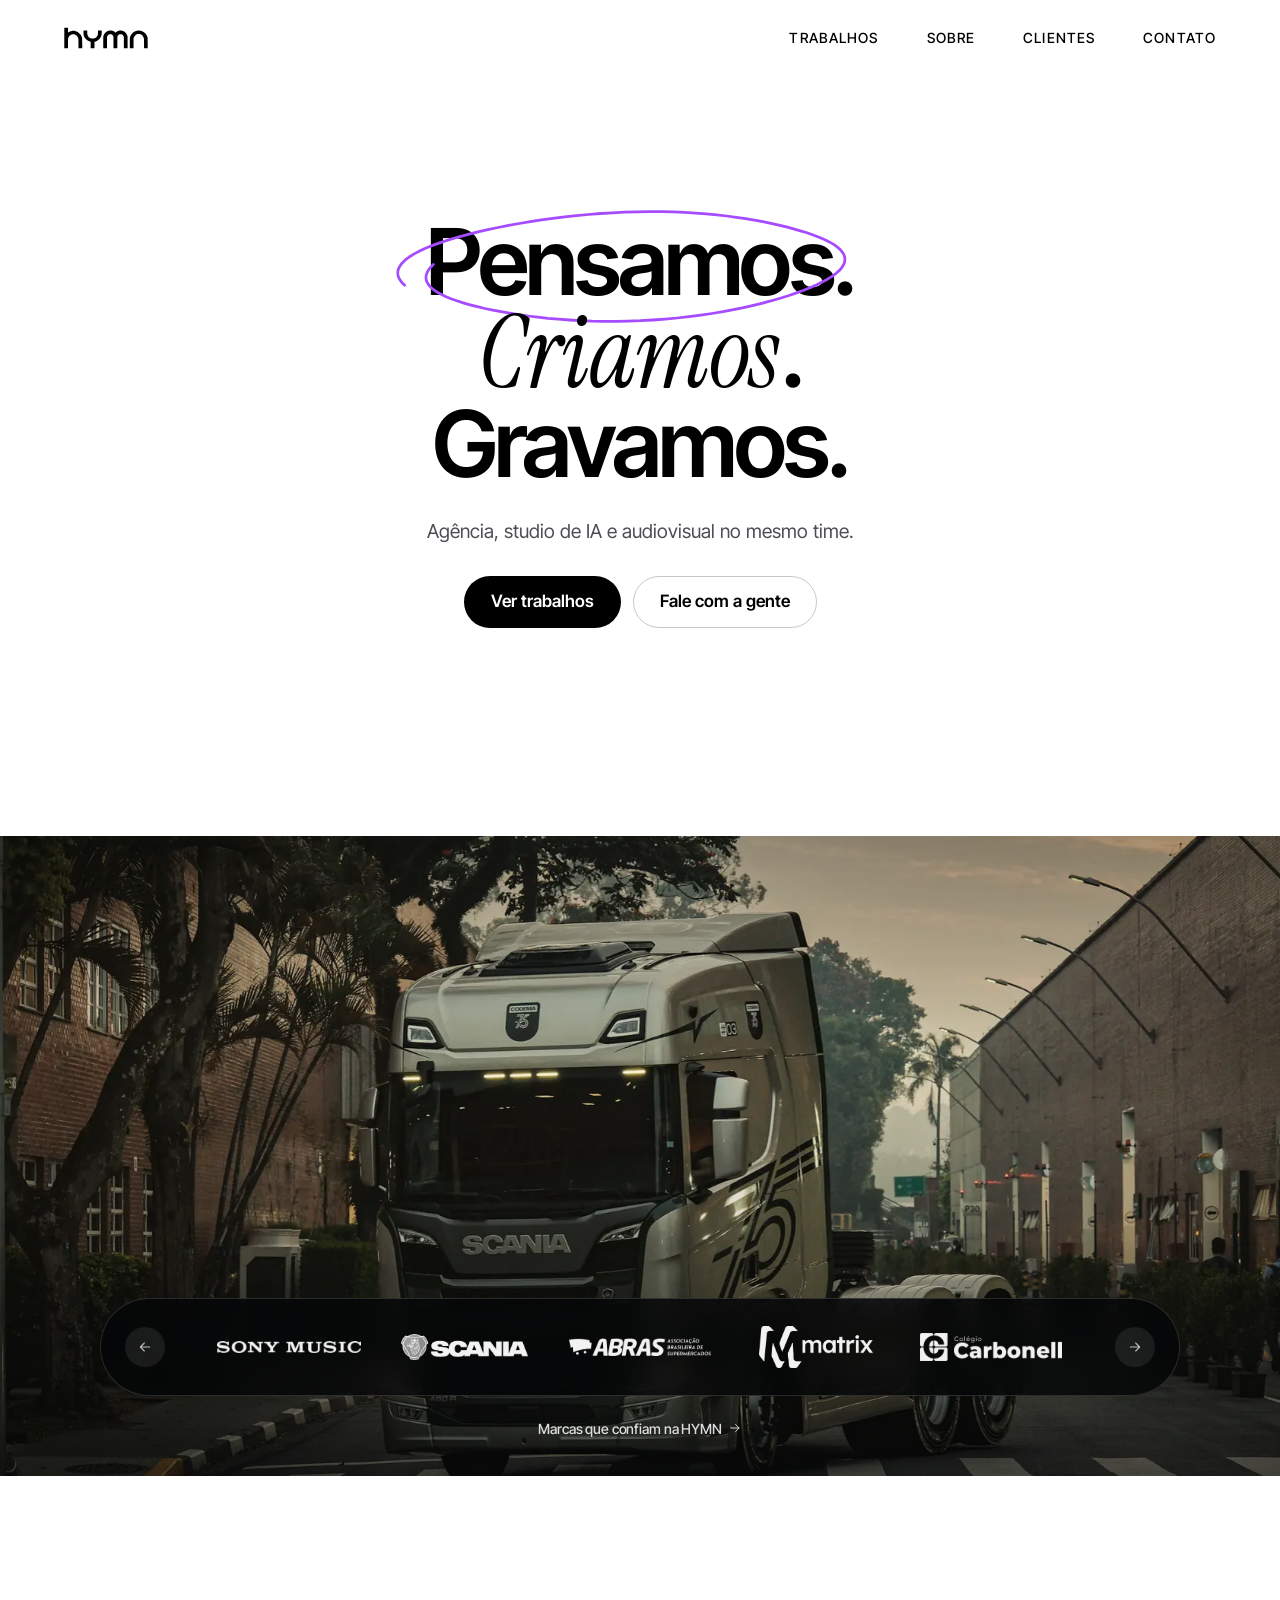
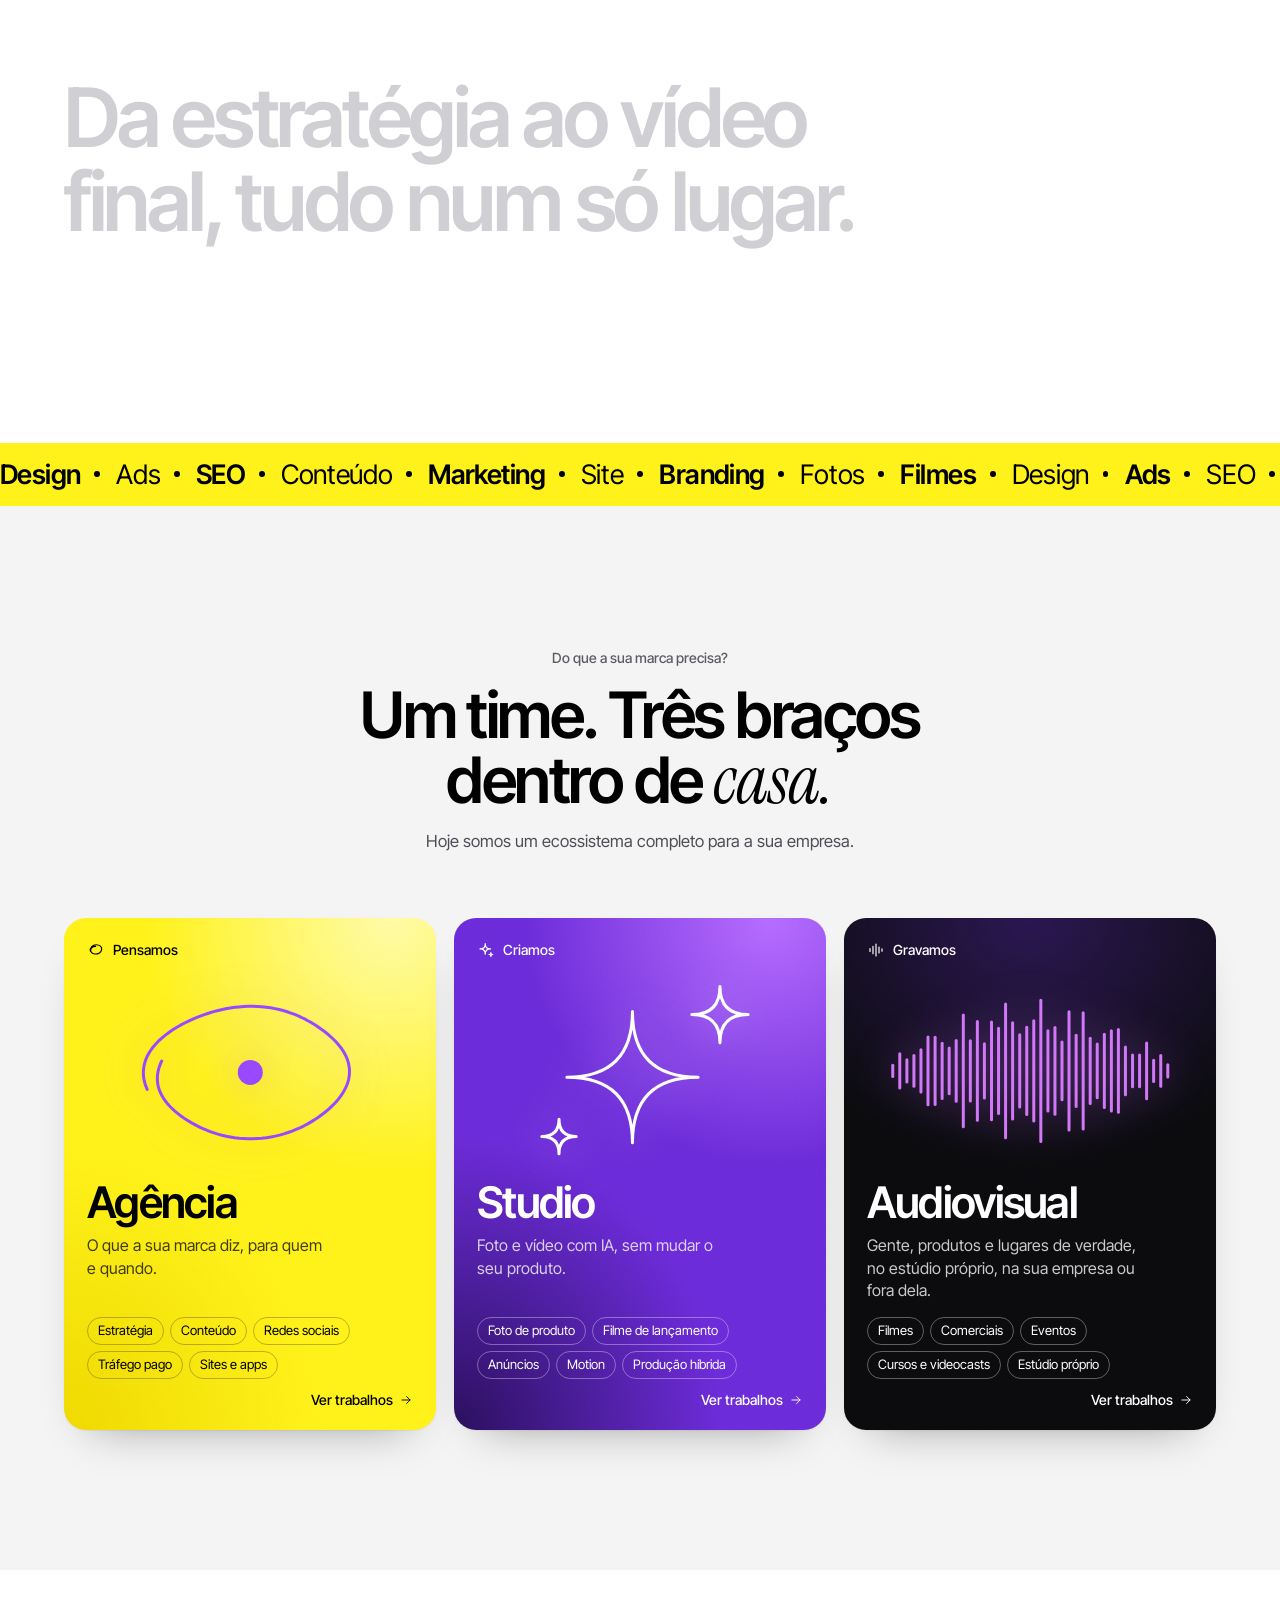
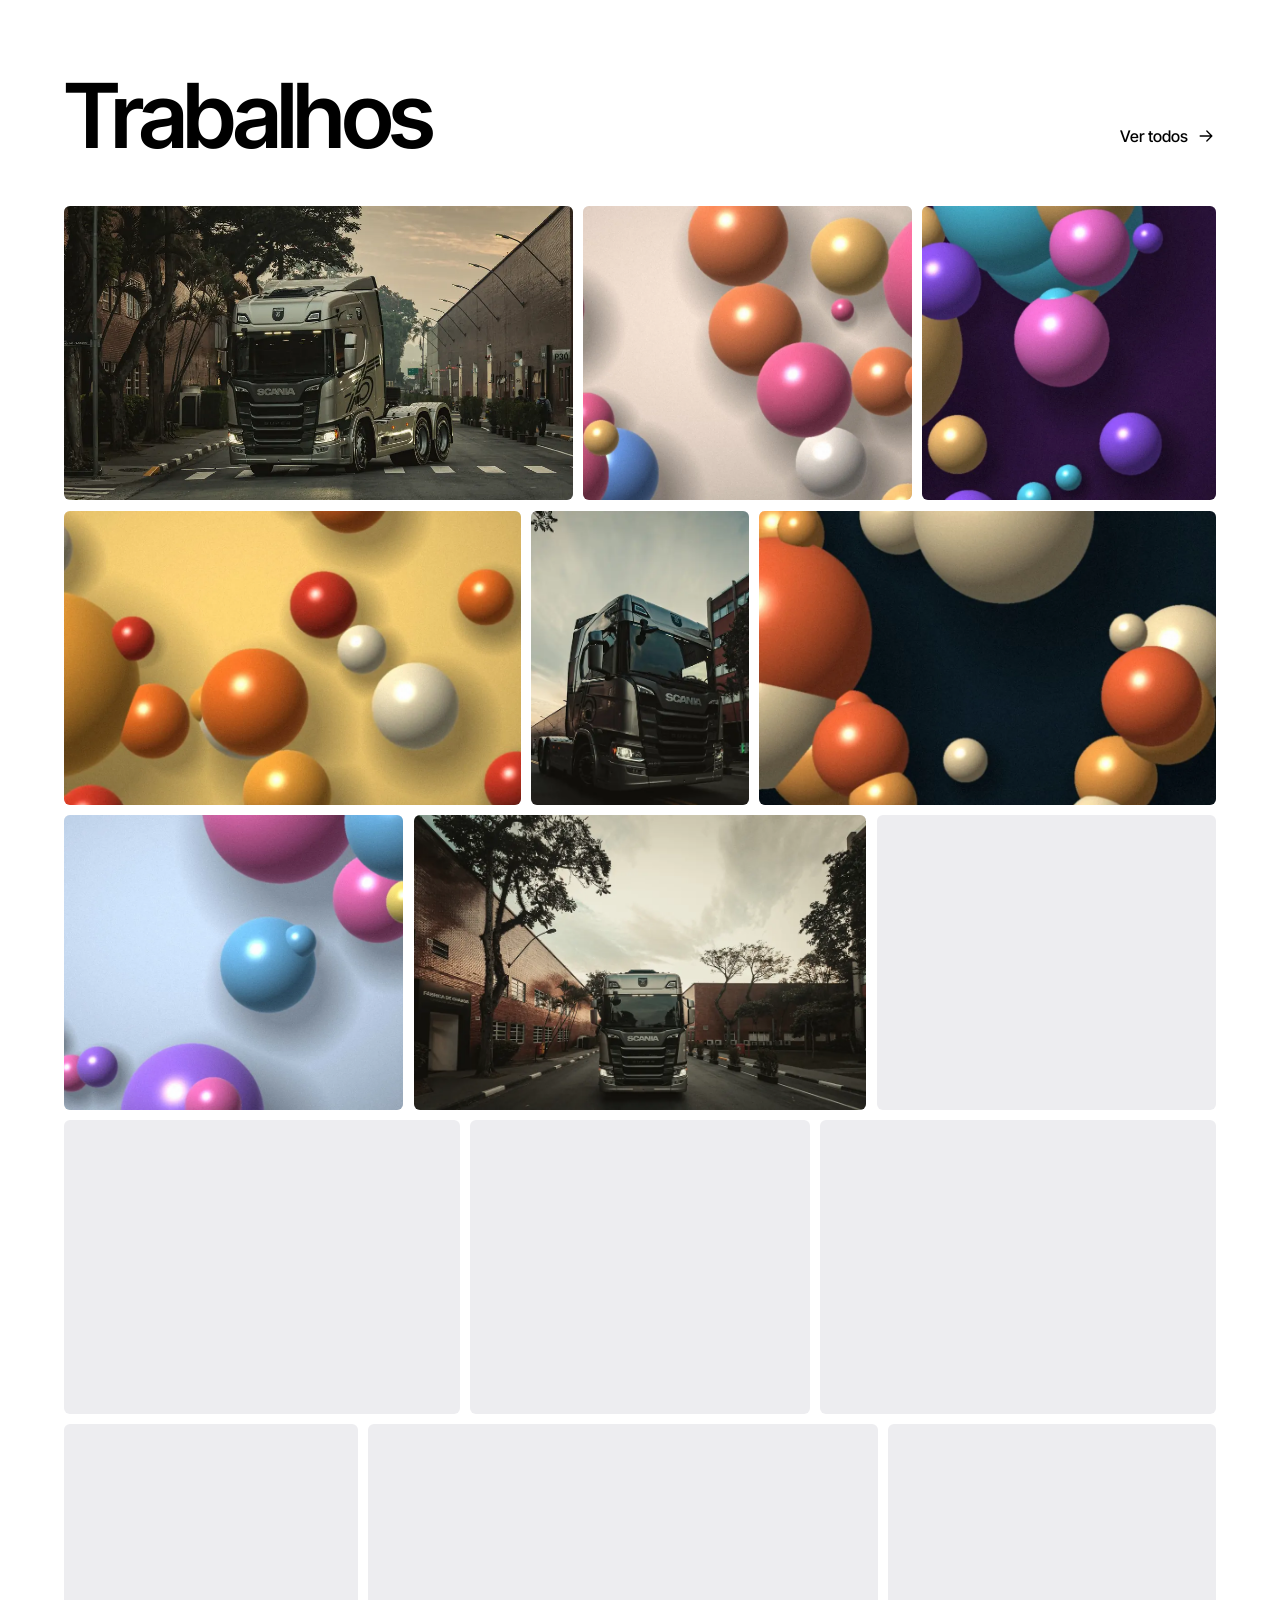
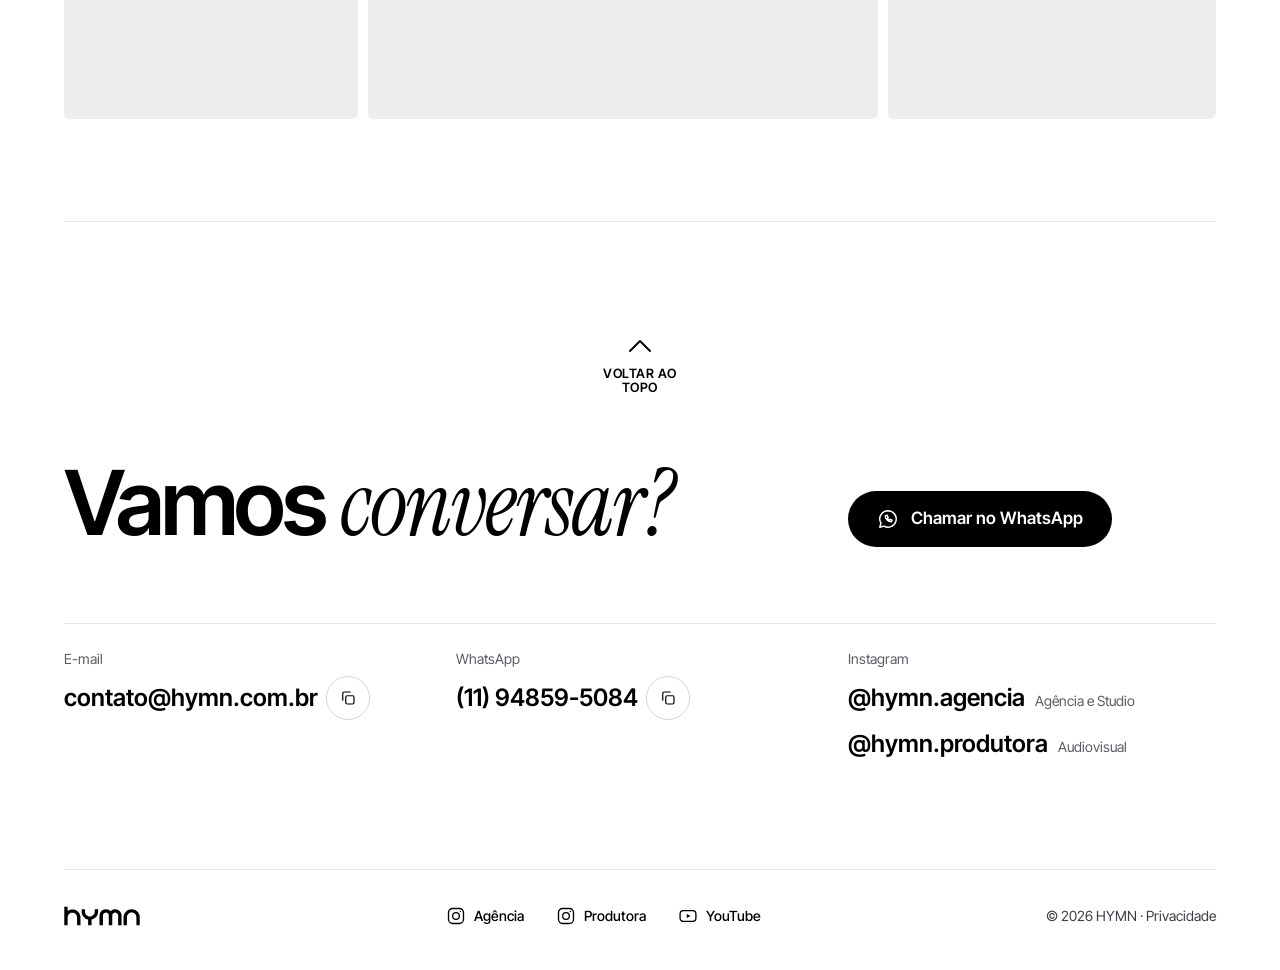
==== v10/index.html @ c599088d "Site v10: logos reais dos 15 clientes na ordem pedida (home em branco, Clientes em preto e branco co" ====
<!doctype html>
<html lang="pt-BR">
<head>
<meta charset="utf-8">
<meta name="viewport" content="width=device-width, initial-scale=1, viewport-fit=cover">
<meta name="theme-color" content="#000000">
<meta name="color-scheme" content="only dark">
<title>HYMN | Agência, Studio e Audiovisual</title>
<meta name="description" content="Agência criativa com estúdio e produtora dentro de casa.">
<meta name="robots" content="noindex, nofollow">
<link rel="preconnect" href="https://fonts.googleapis.com">
<link rel="preconnect" href="https://fonts.gstatic.com" crossorigin>
<link rel="stylesheet" href="https://fonts.googleapis.com/css2?family=Inter+Tight:wght@400;500;600&family=Instrument+Serif:ital@1&display=swap">
<link rel="stylesheet" href="tokens.css">
<link rel="stylesheet" href="componentes.css">
<link rel="stylesheet" href="site.css">
<style>
.abertura3 { --foco: var(--cor-preto); position: relative; display: grid; place-items: center; min-height: calc(100svh - 64px); padding: calc(env(safe-area-inset-top, 0px) + 112px) var(--lateral-d) clamp(64px, 8vw, 112px) var(--lateral); background: #FFFFFF; color: var(--cor-preto); text-align: center; color-scheme: only light; }
.abertura3 .conteudo { display: grid; justify-items: center; gap: clamp(20px, 2.4vw, 32px); will-change: transform, opacity; }
.titulo3 { font: var(--peso-titulo) clamp(3rem, 7.2vw, 6rem)/0.95 var(--fonte-texto); letter-spacing: -0.04em; }
.titulo3 .linha { display: block; overflow: hidden; padding: 0 0.08em 0.1em; margin-bottom: -0.1em; }
.titulo3 .linha > span { display: inline-block; }
.titulo3 em { font-size: 1.08em; letter-spacing: -0.01em; padding-right: 0.02em; }
.apoio3 { font-size: clamp(1.06rem, 1.5vw, 1.375rem); line-height: 1.4; color: #4D4D55; max-width: 44ch; text-wrap: balance; }
.acoes3 { display: flex; flex-wrap: wrap; justify-content: center; gap: var(--esp-3); }
.abertura3 .btn--primario { background: var(--cor-preto); color: var(--cor-branco); }
.abertura3 .btn--primario:hover { background: #26262B; }
.abertura3 .btn--linha { background: transparent; color: var(--cor-preto); border-color: rgb(0 0 0 / 22%); }
.abertura3 .btn--linha:hover { background: rgb(0 0 0 / 5%); }
.anima .titulo3 .linha > span { transform: translateY(108%); }
.anima.carregou .titulo3 .linha > span { transform: none; transition: transform 1100ms var(--pg-entrada); transition-delay: calc(150ms + var(--n) * 110ms); }
.anima .apoio3, .anima .acoes3 { opacity: 0; }   
.anima .apoio3, .anima .acoes3 { transform: translateY(14px); }
.anima.carregou .apoio3 { opacity: 1; transform: none; transition: opacity 700ms ease 650ms, transform 900ms var(--pg-entrada) 650ms; }
.anima.carregou .acoes3 { opacity: 1; transform: none; transition: opacity 700ms ease 800ms, transform 900ms var(--pg-entrada) 800ms; }
.titulo3 .verbo { position: relative; display: inline-block; }
.titulo3.is-pronto .linha { overflow: visible; }
.risco3 { position: absolute; left: 0; top: 0; overflow: visible; pointer-events: none; fill: none; stroke: var(--pg-roxo-claro); stroke-linecap: round; stroke-linejoin: round; opacity: 0; transition: opacity 160ms ease 320ms; }
.risco3 path { stroke-dasharray: 1 1; stroke-dashoffset: 1; transition: stroke-dashoffset 320ms cubic-bezier(0.4, 0, 1, 1); }
.verbo.is-desenhado .risco3 { opacity: 1; transition-delay: 0ms; }
.verbo.is-desenhado .risco3 path { stroke-dashoffset: 0; transition: stroke-dashoffset 760ms var(--pg-entrada) calc(var(--i, 0) * var(--passo, 110ms)); }
.verbo[data-verbo="grava"] { --passo: 16ms; }
.verbo[data-verbo="grava"] .risco3 path { transform-box: fill-box; transform-origin: 50% 50%; }
.anima .verbo[data-verbo="grava"].is-desenhado .risco3 path { animation: onda3 820ms ease-in-out calc(700ms + var(--i) * -97ms) infinite alternate; }
@keyframes onda3 { to { transform: scaleY(0.55); } }
html:not(.anima) .risco3, html:not(.anima) .risco3 path { transition: none !important; }
.marcas3 h2 a { display: inline-flex; align-items: center; gap: 6px; min-height: 32px; }
.marcas3 h2 a .ic { width: 14px; height: 14px; transition: transform var(--dur-media) var(--pg-entrada); }
.marcas3 h2 a:hover .ic { transform: translateX(3px); }
.filme3 { position: relative; overflow: hidden; isolation: isolate; width: 100%; aspect-ratio: 2 / 1; background: var(--cor-preto); color: var(--cor-branco); scroll-margin-top: 0; }
.filme3 .quadro3 { position: absolute; inset: 0; transform-origin: 50% 60%; will-change: transform; }
.filme3 .quadro3 img, .filme3 video { position: absolute; inset: 0; width: 100%; height: 100%; object-fit: cover; object-position: var(--fx, 50%) var(--fy, 58%); }
.filme3 .corte { opacity: 0; transform-origin: var(--fx, 50%) var(--fy, 58%); }
.filme3 .corte.is-ativo { opacity: 1; }
.anima .filme3 .corte.is-ativo { animation: aproxima var(--dur-corte, 1500ms) linear both; }
.filme3.is-parado .corte { animation-play-state: paused; }
@keyframes aproxima { from { transform: scale(1); } to { transform: scale(1.06); } }
.filme3 video { opacity: 0; transition: opacity 600ms ease; }
.filme3 video.is-tocando { opacity: 1; }
.filme3 .veu3 { position: absolute; inset: 0; z-index: 0; pointer-events: none; background: linear-gradient(to bottom, rgb(3 5 7 / 28%) 0%, rgb(3 5 7 / 0%) 35%, rgb(3 5 7 / 12%) 60%, rgb(3 5 7 / 65%) 100%); }   
.marcas3 { position: absolute; z-index: 2; left: 40px; right: 40px; bottom: 32px; display: flex; flex-direction: column; align-items: center; gap: 16px; }
.marcas3 h2 { order: 2; font: 500 14px/1.5 var(--fonte-texto); letter-spacing: -0.01em; color: rgb(255 255 255 / 85%); }
.pilula3 { --por-vez: 5; width: min(100%, 1080px); display: flex; align-items: center; gap: 20px; padding: 20px 24px; border-radius: var(--raio-pilula); border: var(--borda) solid rgb(255 255 255 / 14%); background: rgb(5 6 8 / 85%); -webkit-backdrop-filter: blur(14px); backdrop-filter: blur(14px); overflow: hidden; touch-action: pan-y; }
.seta3 { display: grid; place-items: center; flex: none; width: 40px; height: 40px; border-radius: 50%; border: 0; background: rgb(255 255 255 / 8%); color: rgb(255 255 255 / 70%); cursor: pointer; transition: background-color 150ms ease, color 150ms ease, transform 160ms var(--pg-entrada); }
.seta3:hover { background: rgb(255 255 255 / 16%); color: var(--cor-branco); }
.seta3:active { transform: scale(0.94); }
.seta3 .ic { width: 16px; height: 16px; }
.vitrine3 { flex: 1; min-width: 0; display: flex; align-items: center; justify-content: space-between; gap: 32px; margin: 0; padding: 0 32px; list-style: none; will-change: transform, opacity, filter; }
.vitrine3 li { flex: 1 1 0; min-width: 0; height: 56px; display: flex; align-items: center; justify-content: center; color: var(--cor-branco); white-space: nowrap; opacity: 0.95; }
.vitrine3 li.is-fora { display: none; }
.vitrine3 img { display: block; width: calc(var(--w) * 0.62px); max-width: 100%; max-height: 52px; height: auto; object-fit: contain; }
.vitrine3 .nome--duas { font-size: 0.92rem; line-height: 1.1; white-space: normal; text-align: center; }
.vitrine3 .nome { font: 600 1.2rem/1 var(--fonte-texto); letter-spacing: -0.02em; }
.vitrine3 .nome--caixa { font-size: 0.95rem; font-weight: 600; letter-spacing: 0.16em; text-transform: uppercase; }
.vitrine3 .nome--fino { font-weight: 400; font-size: 1.3rem; letter-spacing: -0.03em; }
.vitrine3 .nome--serifa { font: italic 400 1.5rem/1 var(--fonte-destaque, "Instrument Serif", serif); letter-spacing: 0; }
.vitrine3 .nome--forte { font-weight: 600; letter-spacing: -0.05em; text-transform: lowercase; font-size: 1.4rem; }
@media (min-width: 1024px) { .marcas3 { left: 0; right: 0; margin-inline: auto; width: min(1080px, 100% - 2 * var(--margem)); } }
.bracos3 { --foco: var(--cor-preto); padding-block: clamp(88px, 11vw, 168px); background: #F4F4F5; color: var(--cor-preto); color-scheme: only light; }
.cabeca-br { display: grid; justify-items: center; text-align: center; gap: var(--esp-4); margin-bottom: clamp(40px, 5vw, 72px); }
.pergunta3 { font-size: var(--tam-legenda); font-weight: 500; color: #5C5C66; }
.cabeca-br h2 { font: var(--peso-titulo) clamp(2.3rem, 5vw, 4.5rem)/0.98 var(--fonte-texto); letter-spacing: -0.04em; text-wrap: balance; }
.cabeca-br h2 em { font-size: 1.06em; letter-spacing: -0.01em; }
.apoio-br { max-width: 46ch; font-size: clamp(1.02rem, 1.3vw, 1.2rem); line-height: 1.45; color: #4D4D55; text-wrap: balance; }
.cartoes3 { list-style: none; margin: 0 auto; padding: 0; width: min(100%, 1180px); display: grid; grid-template-columns: repeat(3, minmax(0, 1fr)); gap: clamp(12px, 1.4vw, 20px); }
.cartao3 { --tinta: var(--cor-branco); --tinta-2: rgb(255 255 255 / 78%); --borda-tag: rgb(255 255 255 / 34%); --risco: #D075F8; position: relative; isolation: isolate; display: flex; flex-direction: column; justify-content: space-between; min-height: clamp(460px, 40vw, 560px); padding: clamp(18px, 1.8vw, 24px); border-radius: 22px; overflow: hidden; color: var(--tinta); box-shadow: 0 1px 2px rgb(0 0 0 / 6%), 0 22px 44px -28px rgb(0 0 0 / 40%); transition: transform 500ms var(--pg-entrada), box-shadow 500ms var(--pg-entrada); -webkit-tap-highlight-color: transparent; }
.cartao3::after { content: ""; position: absolute; inset: 0; z-index: -1; pointer-events: none; opacity: 0.08; mix-blend-mode: overlay; background: url("data:image/svg+xml,%3Csvg xmlns='http://www.w3.org/2000/svg' width='220' height='220'%3E%3Cfilter id='n'%3E%3CfeTurbulence type='fractalNoise' baseFrequency='.85' numOctaves='2' stitchTiles='stitch'/%3E%3C/filter%3E%3Crect width='100%25' height='100%25' filter='url(%23n)'/%3E%3C/svg%3E"); }
.cartao3--agencia { --tinta: var(--cor-preto); --tinta-2: rgb(0 0 0 / 74%); --borda-tag: rgb(0 0 0 / 26%); --risco: #9747FF; background: radial-gradient(120% 90% at 88% 0%, #FFFBA6 0%, rgb(255 251 166 / 0%) 55%), radial-gradient(100% 80% at 0% 100%, #EFD900 0%, rgb(239 217 0 / 0%) 70%), #FFF21A; }
.cartao3--studio { --risco: #FFFFFF; background: radial-gradient(110% 80% at 85% 0%, #B56BFF 0%, rgb(181 107 255 / 0%) 60%), radial-gradient(100% 80% at 0% 100%, #2A0F5C 0%, rgb(42 15 92 / 0%) 72%), #6B2BD9; }
.cartao3--audiovisual { --risco: #D075F8; --passo: 18ms; background: radial-gradient(110% 70% at 50% 0%, #2A1650 0%, rgb(42 22 80 / 0%) 68%), #0B0B0E; }
.cartao3:has(a:focus-visible) { outline: 2px solid var(--cor-preto); outline-offset: 4px; }
.cartao3 a:focus-visible { outline: none; }
.cartao3:active { transform: scale(0.985); transition-duration: 160ms; }
.rot-br { display: inline-flex; align-items: center; gap: 8px; font: 500 14px/1 var(--fonte-texto); color: var(--tinta); }
.rot-br svg { width: 18px; height: 18px; fill: none; stroke: currentColor; stroke-width: 1.6; stroke-linecap: round; stroke-linejoin: round; }
.arte3 { position: absolute; left: 0; right: 0; top: 0; height: 60%; display: grid; place-items: center; z-index: -1; pointer-events: none; transition: transform 700ms var(--pg-entrada); }
.arte3 svg { width: 84%; height: 80%; overflow: visible; fill: none; stroke: var(--risco); stroke-linecap: round; stroke-linejoin: round; filter: drop-shadow(0 0 22px color-mix(in srgb, var(--risco) 38%, transparent)); }
.arte3 path { stroke-width: 3px; vector-effect: non-scaling-stroke; stroke-dasharray: 1 1; stroke-dashoffset: 0; transform-box: fill-box; transform-origin: 50% 50%; }
.arte3 .ponto3 { fill: var(--risco); stroke: none; transform-box: fill-box; transform-origin: 50% 50%; }
.anima .arte3 path { stroke-dashoffset: 1; }
.anima .arte3 .ponto3 { opacity: 0; transform: scale(0.4); }
.anima .cartao3.is-desenhado .arte3 path { stroke-dashoffset: 0; transition: stroke-dashoffset 1100ms var(--pg-entrada) calc(150ms + var(--i, 0) * var(--passo, 160ms)); }
.anima .cartao3.is-desenhado .arte3 .ponto3 { opacity: 1; transform: none; transition: opacity 300ms ease 900ms, transform 800ms var(--pg-entrada) 900ms; }
.anima .cartao3--audiovisual.is-desenhado .arte3 path { animation: onda3 860ms ease-in-out calc(1400ms + var(--i) * -97ms) infinite alternate; }
.anima .cartao3--studio.is-desenhado .arte3 path { animation: brilha3 2600ms ease-in-out calc(1500ms + var(--i) * 700ms) infinite; }
@keyframes brilha3 { 50% { transform: scale(0.84) rotate(8deg); } }
.cartao3:not(.is-visivel) .arte3 path { animation-play-state: paused !important; }
.corpo-br h3 { font: var(--peso-titulo) clamp(2.2rem, 3.4vw, 3.1rem)/1 var(--fonte-texto); letter-spacing: -0.04em; }
.corpo-br h3 a::after { content: ""; position: absolute; inset: 0; border-radius: inherit; }
.corpo-br p { margin-top: 10px; font-size: 16px; line-height: 1.4; color: var(--tinta-2); max-width: 32ch; text-wrap: pretty; }
.tags3 { display: flex; flex-wrap: wrap; gap: 6px; margin: 16px 0 0; padding: 0; list-style: none; }
.tags3 li { padding: 5px 10px; border-radius: var(--raio-pilula); border: var(--borda) solid var(--borda-tag); font-size: 13px; line-height: 1.2; white-space: nowrap; }
.ver3 { display: flex; justify-content: flex-end; align-items: center; gap: 6px; margin-top: 14px; font: 500 14px/1 var(--fonte-texto); }
.ver3 .ic { width: 14px; height: 14px; transition: transform 300ms var(--pg-entrada); }
@media (hover: hover) and (pointer: fine) {
  .cartao3:hover { transform: translateY(-4px); box-shadow: 0 1px 2px rgb(0 0 0 / 6%), 0 34px 60px -30px rgb(0 0 0 / 50%); }
  .cartao3:hover .arte3 { transform: scale(1.04); }
  .cartao3:hover .ver3 .ic { transform: translateX(4px); }
}
@media (min-width: 861px) { .corpo-br p { min-height: calc(1.4em * 3); } }
@media (min-width: 861px) and (max-width: 1100px) {
  .cartao3 { min-height: 560px; }
  .arte3 { height: 44%; }
  .arte3 svg { width: 88%; }
}
.faixa3 { overflow: hidden; padding-block: clamp(12px, 1.4vw, 18px); background: var(--cor-amarelo); color: var(--cor-preto); color-scheme: only light; }
.trilho { display: flex; width: max-content; gap: 0; will-change: transform; }
.anima .trilho { animation: corre-faixa var(--dur-faixa, 60s) linear infinite; }
.faixa3:not(.is-visivel) .trilho { animation-play-state: paused; }
@keyframes corre-faixa { to { transform: translate3d(-50%, 0, 0); } }
.trilho span { display: flex; align-items: center; white-space: nowrap; font: var(--peso-titulo) clamp(1.15rem, 2.1vw, 1.75rem)/1 var(--fonte-texto); letter-spacing: -0.02em; padding-right: 0.6em; }
.trilho span::after { content: ""; width: 0.22em; height: 0.22em; border-radius: 50%; background: var(--cor-preto); margin-left: 0.5em; }
.trilho span:nth-child(even) { font-weight: var(--peso-texto); letter-spacing: -0.01em; }
.frase3 { padding-block: clamp(96px, 16vw, 200px); background: #FFFFFF; color: var(--cor-preto); color-scheme: only light; }   
.frase3 p { font: var(--peso-titulo) clamp(2.2rem, 6.4vw, 5.8rem)/1.02 var(--fonte-texto); letter-spacing: -0.04em; max-width: 17ch; }
.frase3 .p { transition: color 200ms linear; }
.anima .frase3 .p { color: #CFCFD4; }
.anima .frase3 .p.is-lida { color: var(--cor-preto); }
.ultima { white-space: nowrap; }
.frase3 .apoio { margin-top: var(--esp-6); color: var(--pg-apoio); font-size: var(--tam-grande); max-width: 46ch; }
.cabeca3 { display: flex; align-items: end; justify-content: space-between; gap: var(--esp-5); margin-bottom: var(--esp-7); }
.cabeca3 h2 { font-size: clamp(2.6rem, 7vw, 6rem); letter-spacing: -0.04em; line-height: 0.95; }
.trabalhos3 { --foco: var(--cor-preto); padding-block: var(--secao); background: #FFFFFF; color: var(--cor-preto); color-scheme: only light; }
.mosaico3 { display: grid; gap: clamp(8px, 0.8vw, 12px); }
.linha3 { display: flex; gap: clamp(8px, 0.8vw, 12px); height: clamp(220px, 23vw, 420px); }
.tela3 { position: relative; flex: var(--l, 1) 1 0; min-width: 0; border-radius: 6px; overflow: hidden; background: #EDEDF0; transition: transform 160ms var(--pg-entrada); -webkit-tap-highlight-color: transparent; }
.tela3 img { width: 100%; height: 100%; object-fit: cover; object-position: var(--fx, 50%) var(--fy, 50%); transform: scale(var(--z, 1)); transition: transform 700ms var(--pg-entrada); }
.tela3.is-pb img { filter: grayscale(1) contrast(1.12); }
.tela3 .info3 { position: absolute; left: 0; right: 0; bottom: 0; display: flex; justify-content: space-between; gap: var(--esp-3); padding: 56px 16px 14px; background: linear-gradient(to top, var(--cor-veu), rgb(0 0 0 / 0%)); font-size: var(--tam-legenda); color: var(--cor-branco); opacity: 0; transform: translateY(6px); transition: opacity 250ms ease, transform 300ms var(--pg-entrada); }
.tela3 .info3 b { font-weight: var(--peso-titulo); }
.tela3 .info3 span { color: var(--pg-apoio-foto); }
.tela3:focus-visible .info3 { opacity: 1; transform: none; }
.tela3:focus-visible { outline: 2px solid var(--cor-preto); outline-offset: 3px; }
.tela3:active { transform: scale(0.985); }
@media (hover: hover) and (pointer: fine) {
  .tela3:hover img { transform: scale(calc(var(--z, 1) * 1.05)); }
  .tela3:hover .info3 { opacity: 1; transform: none; }
}
@media (hover: none) { .tela3 .info3 { opacity: 1; transform: none; padding-top: 40px; } }
.video3 { width: min(960px, calc(100vw - 32px)); padding: 0; border: 0; border-radius: var(--raio-lg); background: var(--cor-superficie-3); color: var(--pg-texto); box-shadow: var(--sombra-2); overflow: hidden; }
.video3::backdrop { background: var(--cor-fundo-modal); }
.video3[open] { animation: abre-video 320ms var(--pg-entrada); }
@keyframes abre-video { from { opacity: 0; transform: scale(0.96); } }
.video3 .tela { position: relative; aspect-ratio: 16 / 9; background: var(--cor-preto); }
.video3 .tela img { width: 100%; height: 100%; object-fit: cover; opacity: 0.55; }
.video3 .tela p { position: absolute; inset: 0; display: grid; place-items: center; text-align: center; padding: var(--esp-5); font-size: var(--tam-ui); color: var(--pg-texto); }
.video3 .barra-video { display: flex; justify-content: space-between; align-items: center; gap: var(--esp-4); padding: var(--esp-4) var(--esp-5); font-size: var(--tam-legenda); color: var(--pg-apoio); }
@media (max-width: 860px) {
  .abertura3 { min-height: min(72svh, 640px); padding-top: calc(env(safe-area-inset-top, 0px) + 128px); padding-bottom: var(--esp-8); }
  .abertura3 .conteudo { gap: var(--esp-5); }
  .cartoes3 { grid-template-columns: minmax(0, 1fr); width: min(100%, 560px); }
  .cartao3 { min-height: clamp(400px, 112vw, 500px); border-radius: 18px; }
  .arte3 { height: 56%; }
  .mosaico3 { grid-template-columns: repeat(2, minmax(0, 1fr)); gap: 8px; }
  .linha3 { display: contents; }
  .tela3 { aspect-ratio: 1 / 1; }
  .tela3:nth-child(3n+1) { grid-column: 1 / -1; aspect-ratio: 16 / 10; }
  .tela3:not(:nth-child(3n+1)) .info3 { display: none; }   
  .filme3 .pausa3 { top: calc(env(safe-area-inset-top, 0px) + 84px); }
}
@media (max-width: 860px) {
  .pilula3 { --por-vez: 3; }
}
@media (max-width: 760px) {
  .vitrine3 { padding: 0 12px; gap: 16px; }
  .vitrine3 .nome { font-size: 1.05rem; }
  .vitrine3 .nome--forte { font-size: 1.2rem; }
  .vitrine3 .nome--fino { font-size: 1.1rem; }
  .vitrine3 .nome--caixa { font-size: 0.8rem; letter-spacing: 0.12em; }
  .vitrine3 .nome--serifa { font-size: 1.3rem; }
}
@media (max-width: 600px) {
  .filme3 { aspect-ratio: 4 / 5; min-height: 0; }
  .filme3 .quadro3 img, .filme3 video { object-position: var(--fxc, var(--fx, 50%)) var(--fy, 58%); }
  .filme3 .corte { transform-origin: var(--fxc, var(--fx, 50%)) var(--fy, 58%); }
  .marcas3 { left: 20px; right: 20px; bottom: 20px; gap: 14px; }
  .marcas3 h2 { font-size: 13.5px; }
  .pilula3 { --por-vez: 3; gap: 12px; padding: 16px; -webkit-backdrop-filter: none; backdrop-filter: none; }
  .seta3 { display: none; }
  .vitrine3 { gap: 16px; padding: 0 12px; }
  .vitrine3 li { height: 48px; }
  .vitrine3 img { width: calc(var(--w) * 0.45px); max-height: 40px; }
  .vitrine3 .nome--duas { font-size: 0.78rem; }
  .vitrine3 .nome { font-size: 0.95rem; }
  .vitrine3 .nome--forte { font-size: 1.08rem; }
  .vitrine3 .nome--fino { font-size: 1rem; }
  .vitrine3 .nome--caixa { font-size: 0.7rem; letter-spacing: 0.1em; }
  .vitrine3 .nome--serifa { font-size: 1.15rem; }
  .abertura3 { min-height: calc(100svh - 96px); padding-top: calc(env(safe-area-inset-top, 0px) + 96px); }
  .acoes3 .btn { flex: 1 1 100%; }
  .acoes3 { width: min(100%, 320px); }
}
@media (max-width: 600px) and (prefers-reduced-motion: reduce) {
  .seta3 { display: grid; width: var(--toque-min); height: var(--toque-min); }
  .pilula3 { padding: 10px; gap: 4px; }
  .vitrine3 { padding: 0 2px; gap: 8px; }
}
</style>
</head>
<body>
<svg xmlns="http://www.w3.org/2000/svg" style="position:absolute;width:0;height:0" aria-hidden="true">
<defs>
<symbol id="i-seta" viewBox="0 0 24 24"><path d="M5 12h14M13 6l6 6-6 6"/></symbol>
<symbol id="i-seta-esq" viewBox="0 0 24 24"><path d="M19 12H5M11 6l-6 6 6 6"/></symbol>
<symbol id="i-sobe" viewBox="0 0 24 24"><path d="M4 16l8-8 8 8"/></symbol>
<symbol id="i-fechar" viewBox="0 0 24 24"><path d="M6 6l12 12M18 6L6 18"/></symbol>
<symbol id="i-play" viewBox="0 0 24 24"><path d="M8 5.5v13l11-6.5z" fill="currentColor" stroke="none"/></symbol>
<symbol id="i-pausa" viewBox="0 0 24 24"><path d="M8.5 5v14M15.5 5v14"/></symbol>
<symbol id="i-som" viewBox="0 0 24 24"><path d="M4 9.5v5h4l5 4v-13l-5 4z"/><path d="M16.5 9a4 4 0 0 1 0 6M19 6.5a7.5 7.5 0 0 1 0 11"/></symbol>
<symbol id="i-copiar" viewBox="0 0 24 24"><rect x="9" y="9" width="11" height="11" rx="2"/><path d="M5 15V6a2 2 0 0 1 2-2h8"/></symbol>
<symbol id="i-check" viewBox="0 0 24 24"><path d="M5 12.5l4.5 4.5L19 7"/></symbol>
<symbol id="i-camera" viewBox="0 0 24 24"><rect x="3" y="6.5" width="12" height="11" rx="2"/><path d="M15 10.5l6-3.5v10l-6-3.5"/></symbol>
<symbol id="i-ia" viewBox="0 0 24 24"><path d="M11 3.5l1.9 5.1L18 10.5l-5.1 1.9L11 17.5l-1.9-5.1L4 10.5l5.1-1.9z"/><path d="M18.5 15.5l.7 1.8 1.8.7-1.8.7-.7 1.8-.7-1.8-1.8-.7 1.8-.7z"/></symbol>
<symbol id="i-alvo" viewBox="0 0 24 24"><circle cx="12" cy="12" r="9"/><circle cx="12" cy="12" r="5"/><circle cx="12" cy="12" r="1.2" fill="currentColor" stroke="none"/></symbol>
<symbol id="i-instagram" viewBox="0 0 24 24"><rect x="3" y="3" width="18" height="18" rx="5"/><circle cx="12" cy="12" r="4"/><circle cx="17.3" cy="6.7" r=".9" fill="currentColor" stroke="none"/></symbol>
<symbol id="i-youtube" viewBox="0 0 24 24"><rect x="2.5" y="5.5" width="19" height="13" rx="4"/><path d="M10.5 9.5v5l4.5-2.5z" fill="currentColor" stroke="none"/></symbol>
<symbol id="i-linkedin" viewBox="0 0 24 24"><rect x="3" y="3" width="18" height="18" rx="3"/><path d="M8 10.5V16M8 7.8v.1M11.5 16v-5.5M11.5 13c0-1.6 1-2.6 2.4-2.6s2.1 1 2.1 2.6V16"/></symbol>
<symbol id="i-whatsapp" viewBox="0 0 24 24"><path d="M12 3a9 9 0 0 0-7.7 13.6L3 21l4.5-1.2A9 9 0 1 0 12 3z"/><path d="M9 8.5c0 3.6 2.9 6.5 6.5 6.5l1-1.6-2.1-1-1 .8a4.6 4.6 0 0 1-2.1-2.1l.8-1-1-2.1z"/></symbol>
</defs>
</svg>
<a class="pular" href="#inicio">Pular para o conteúdo</a>
<header class="topo3 is-claro" data-topo>
  <a class="marca" href="#inicio" aria-label="HYMN, início"><img class="logo-branco" src="assets/logo-branco.svg" alt="HYMN"><img class="logo-preto" src="assets/logo-preto.svg" alt=""></a>
  <nav aria-label="Menu principal">
    <a href="trabalhos.html">Trabalhos</a>
    <a href="sobre.html">Sobre</a>
    <a href="clientes.html">Clientes</a>
    <a href="#contato">Contato</a>
  </nav>
  <button class="btn-menu3" type="button" aria-expanded="false" aria-controls="menu-cel" data-abre-menu>Menu</button>
</header>
<div class="menu-cel" id="menu-cel" hidden>
  <div class="cabeca"><img src="assets/logo-branco.svg" alt="HYMN"><button class="btn-menu3" type="button" style="display:inline-flex" data-fecha-menu>Fechar</button></div>
  <ul>
    <li style="--n:0"><a href="trabalhos.html" data-fecha-menu>Trabalhos</a></li>
    <li style="--n:1"><a href="sobre.html" data-fecha-menu>Sobre</a></li>
    <li style="--n:2"><a href="clientes.html" data-fecha-menu>Clientes</a></li>
    <li style="--n:3"><a href="#contato" data-fecha-menu>Contato</a></li>
  </ul>
  <div class="rodape-menu"><span>contato@hymn.com.br</span><span>(11) 94859-5084</span></div>
</div>
<main id="inicio" tabindex="-1">
    <section class="abertura3" aria-label="Abertura" data-abertura data-tom="claro">
    <div class="conteudo" data-conteudo>
      <h1 class="titulo3" data-titulo>
        <span class="linha" style="--n:0"><span><span class="verbo" data-verbo="pensa">Pensamos</span>.</span></span>
        <span class="linha" style="--n:1"><span><span class="verbo" data-verbo="cria"><em>Criamos</em></span>.</span></span>
        <span class="linha" style="--n:2"><span><span class="verbo" data-verbo="grava">Gravamos</span>.</span></span>
      </h1>
      <p class="apoio3">Agência, studio de IA e audiovisual no mesmo time.</p>
      <div class="acoes3">
        <a class="btn btn--primario" href="trabalhos.html">Ver trabalhos</a>
                <a class="btn btn--linha" href="https://wa.me/5511948595084?text=Ol%C3%A1%2C%20HYMN%21%20Vim%20pelo%20site%20e%20quero%20conversar%20sobre%20um%20projeto%20para%20a%20minha%20empresa." target="_blank" rel="noopener">Fale com a gente</a>
        <button class="btn btn--vidro" type="button" data-abre-video hidden><svg class="ic"><use href="#i-som"/></svg>Assistir com som</button>
      </div>
    </div>
  </section>
    <section class="filme3" id="marcas" aria-label="Filme e marcas que confiam na HYMN" data-tom="video" data-filme data-video="" data-video-cel="">
    <div class="quadro3" data-quadro>
      <img class="corte is-ativo" src="assets/filme/f01.webp" srcset="assets/filme/f01-p.webp 1000w, assets/filme/f01.webp 1920w" sizes="100vw" alt="Caminhão Scania cruzando a rua da fábrica ao amanhecer, foto da HYMN Audiovisual" style="--fx:52%;--fy:62%;--fxc:50%">
      <img class="corte" src="assets/filme/f02.webp" srcset="assets/filme/f02-p.webp 1000w, assets/filme/f02.webp 1920w" sizes="100vw" alt="" decoding="async" fetchpriority="low" style="--fx:60%;--fy:52%;--fxc:64%">
      <img class="corte" src="assets/filme/f05.webp" srcset="assets/filme/f05-p.webp 1000w, assets/filme/f05.webp 1920w" sizes="100vw" alt="" decoding="async" fetchpriority="low" style="--fx:50%;--fy:52%;--fxc:52%">
      <img class="corte" src="assets/filme/f03.webp" srcset="assets/filme/f03-p.webp 1000w, assets/filme/f03.webp 1920w" sizes="100vw" alt="" decoding="async" fetchpriority="low" style="--fx:50%;--fy:64%;--fxc:50%">
      <img class="corte" src="assets/filme/f04.webp" srcset="assets/filme/f04-p.webp 1000w, assets/filme/f04.webp 1920w" sizes="100vw" alt="" decoding="async" fetchpriority="low" style="--fx:54%;--fy:56%;--fxc:56%">
      <video muted loop playsinline disablepictureinpicture preload="none" aria-hidden="true" tabindex="-1" hidden></video>
    </div>
    <div class="veu3" aria-hidden="true"></div>
    <div class="marcas3">
      <h2 id="t-clientes"><a href="clientes.html">Marcas que confiam na HYMN<svg class="ic"><use href="#i-seta"/></svg></a></h2>
            <div class="pilula3" data-marcas>
        <button class="seta3" type="button" aria-label="Marcas anteriores" data-marca-ant><svg class="ic"><use href="#i-seta-esq"/></svg></button>
        <ul class="vitrine3" aria-labelledby="t-clientes" aria-live="polite" data-vitrine>
          <li><img src="assets/logos/sony-branco.webp" alt="Sony Music" style="--w:236" decoding="async"></li>
          <li><img src="assets/logos/scania-branco.webp" alt="Scania" style="--w:206" decoding="async"></li>
          <li><img src="assets/logos/abras-branco.webp" alt="ABRAS" style="--w:230" decoding="async"></li>
          <li><img src="assets/logos/matrix-branco.webp" alt="Matrix Energia" style="--w:184" decoding="async"></li>
          <li><img src="assets/logos/carbonell-branco.webp" alt="Colégio Carbonell" style="--w:230" decoding="async"></li>
          <li><img src="assets/logos/anin-branco.webp" alt="ANIN" style="--w:160" decoding="async"></li>
          <li><img src="assets/logos/plantao-branco.webp" alt="Plantão Médico" style="--w:230" decoding="async"></li>
          <li><img src="assets/logos/borelli-branco.webp" alt="Grupo Borelli" style="--w:159" decoding="async"></li>
          <li><img src="assets/logos/automa-branco.webp" alt="Automa Power" style="--w:188" decoding="async"></li>
          <li><span class="nome nome--duas">Instituto Beltrame</span></li>
          <li><img src="assets/logos/nobelkraft-branco.webp" alt="Nobelkraft" style="--w:158" decoding="async"></li>
          <li><img src="assets/logos/ondunorte-branco.webp" alt="Ondunorte" style="--w:230" decoding="async"></li>
          <li><img src="assets/logos/rn-branco.webp" alt="RN Logística" style="--w:132" decoding="async"></li>
          <li><img src="assets/logos/mirandinha-branco.webp" alt="Grupo Mirandinha" style="--w:197" decoding="async"></li>
          <li><img src="assets/logos/conectedu-branco.webp" alt="Conect Edu" style="--w:229" decoding="async"></li>
        </ul>
        <button class="seta3" type="button" aria-label="Próximas marcas" data-marca-prox><svg class="ic"><use href="#i-seta"/></svg></button>
      </div>
    </div>
  </section>
    <section class="frase3 miolo" id="sobre" aria-label="Sobre a HYMN" data-frase data-tom="claro">
    <p>Da estratégia ao vídeo final, tudo num só lugar.</p>
  </section>
    <section class="faixa3" aria-label="O que fazemos" data-tom="escuro">
    <p class="sr">Design, ads, SEO, conteúdo, marketing, site, branding, fotos e filmes.</p>
    <div class="trilho" aria-hidden="true" data-trilho>
      <span>Design</span><span>Ads</span><span>SEO</span><span>Conteúdo</span><span>Marketing</span><span>Site</span><span>Branding</span><span>Fotos</span><span>Filmes</span><span>Design</span><span>Ads</span><span>SEO</span><span>Conteúdo</span><span>Marketing</span><span>Site</span><span>Branding</span><span>Fotos</span><span>Filmes</span>
    </div>
  </section>
    <section class="bracos3 miolo" id="ecossistema" aria-labelledby="t-bracos" data-tom="claro">
    <div class="cabeca-br">
      <p class="pergunta3">Do que a sua marca precisa?</p>
      <h2 id="t-bracos">Um time. Três braços<br> dentro de <em>casa.</em></h2>
      <p class="apoio-br">Hoje somos um ecossistema completo para a sua empresa.</p>
    </div>
    <ul class="cartoes3" data-cartoes>
      <li class="cartao3 cartao3--agencia" data-arte="pensa" style="--n:0">
        <div class="arte3" aria-hidden="true"></div>
        <p class="rot-br"><svg viewBox="0 0 24 24" aria-hidden="true"><path d="M4.5 13.6C3.7 9 7.4 5 12.4 5c4.6 0 7.6 2.7 7.1 6.3-.5 3.9-4.6 6.4-9 6-3.6-.4-6-2.6-5.6-5.4.4-2.8 3.4-4.6 6.6-4.6"/></svg>Pensamos</p>
        <div class="corpo-br">
          <h3><a href="trabalhos.html#agencia">Agência</a></h3>
          <p>O que a sua marca diz, para quem e quando.</p>
          <ul class="tags3" aria-label="O que a Agência faz"><li>Estratégia</li><li>Conteúdo</li><li>Redes sociais</li><li>Tráfego pago</li><li>Sites e apps</li></ul>
          <span class="ver3" aria-hidden="true">Ver trabalhos<svg class="ic"><use href="#i-seta"/></svg></span>
        </div>
      </li>
      <li class="cartao3 cartao3--studio" data-arte="cria" style="--n:1">
        <div class="arte3" aria-hidden="true"></div>
        <p class="rot-br"><svg viewBox="0 0 24 24" aria-hidden="true"><path d="M11 3.5Q11 10.5 18 10.5Q11 10.5 11 17.5Q11 10.5 4 10.5Q11 10.5 11 3.5Z"/><path d="M18.5 15.5Q18.5 18 21 18Q18.5 18 18.5 20.5Q18.5 18 16 18Q18.5 18 18.5 15.5Z"/></svg>Criamos</p>
        <div class="corpo-br">
          <h3><a href="trabalhos.html#studio">Studio</a></h3>
          <p>Foto e vídeo com IA, sem mudar o seu produto.</p>
          <ul class="tags3" aria-label="O que o Studio faz"><li>Foto de produto</li><li>Filme de lançamento</li><li>Anúncios</li><li>Motion</li><li>Produção híbrida</li></ul>
          <span class="ver3" aria-hidden="true">Ver trabalhos<svg class="ic"><use href="#i-seta"/></svg></span>
        </div>
      </li>
      <li class="cartao3 cartao3--audiovisual" data-arte="grava" style="--n:2">
        <div class="arte3" aria-hidden="true"></div>
        <p class="rot-br"><svg viewBox="0 0 24 24" aria-hidden="true"><path d="M4 10v4M8 7v10M12 4v16M16 8v8M20 10.5v3"/></svg>Gravamos</p>
        <div class="corpo-br">
          <h3><a href="trabalhos.html#audiovisual">Audiovisual</a></h3>
          <p>Gente, produtos e lugares de verdade, no estúdio próprio, na sua empresa ou fora dela.</p>
          <ul class="tags3" aria-label="O que o Audiovisual faz"><li>Filmes</li><li>Comerciais</li><li>Eventos</li><li>Cursos e videocasts</li><li>Estúdio próprio</li></ul>
          <span class="ver3" aria-hidden="true">Ver trabalhos<svg class="ic"><use href="#i-seta"/></svg></span>
        </div>
      </li>
    </ul>
  </section>
    <section class="trabalhos3" id="trabalhos" aria-labelledby="t-trabalhos" data-tom="claro">
    <div class="cabeca3 miolo">
      <h2 id="t-trabalhos">Trabalhos</h2>
      <a class="link3" href="trabalhos.html">Ver todos<svg class="ic"><use href="#i-seta"/></svg></a>
    </div>
    <div class="mosaico3 miolo" data-mosaico>
      <div class="linha3">
        <a class="tela3" href="trabalhos.html" aria-label="Cliente, filme institucional" style="--l:45;--fx:52%;--fy:62%"><img src="assets/filme/f01-p.webp" alt="" loading="lazy" decoding="async"><span class="info3"><b>Cliente</b><span>Filme institucional</span></span></a>
        <a class="tela3" href="trabalhos.html" aria-label="Cliente, campanha com ia" style="--l:29"><img src="assets/exemplos/ex01.webp" alt="" loading="lazy" decoding="async"><span class="info3"><b>Cliente</b><span>Campanha com IA</span></span></a>
        <a class="tela3" href="trabalhos.html" aria-label="Cliente, site e landing page" style="--l:26"><img src="assets/exemplos/ex08.webp" alt="" loading="lazy" decoding="async"><span class="info3"><b>Cliente</b><span>Site e landing page</span></span></a>
      </div>
      <div class="linha3">
        <a class="tela3" href="trabalhos.html" aria-label="Cliente, produto em 3d" style="--l:40"><img src="assets/exemplos/ex03.webp" alt="" loading="lazy" decoding="async"><span class="info3"><b>Cliente</b><span>Produto em 3D</span></span></a>
        <a class="tela3" href="trabalhos.html" aria-label="Cliente, bastidores" style="--l:19;--fx:56%;--fy:55%"><img src="assets/filme/f04-p.webp" alt="" loading="lazy" decoding="async"><span class="info3"><b>Cliente</b><span>Bastidores</span></span></a>
        <a class="tela3" href="trabalhos.html" aria-label="Cliente, lançamento" style="--l:40"><img src="assets/exemplos/ex10.webp" alt="" loading="lazy" decoding="async"><span class="info3"><b>Cliente</b><span>Lançamento</span></span></a>
      </div>
      <div class="linha3">
        <a class="tela3" href="trabalhos.html" aria-label="Cliente, moda com ia" style="--l:30"><img src="assets/exemplos/ex04.webp" alt="" loading="lazy" decoding="async"><span class="info3"><b>Cliente</b><span>Moda com IA</span></span></a>
        <a class="tela3" href="trabalhos.html" aria-label="Cliente, comercial" style="--l:40;--fx:50%;--fy:62%"><img src="assets/filme/f03-p.webp" alt="" loading="lazy" decoding="async"><span class="info3"><b>Cliente</b><span>Comercial</span></span></a>
        <a class="tela3" href="trabalhos.html" aria-label="Cliente, campanha de anúncios" style="--l:30"><img src="assets/exemplos/ex09.webp" alt="" loading="lazy" decoding="async"><span class="info3"><b>Cliente</b><span>Campanha de anúncios</span></span></a>
      </div>
      <div class="linha3">
        <a class="tela3" href="trabalhos.html" aria-label="Cliente, vídeo com ia" style="--l:35"><img src="assets/exemplos/ex05.webp" alt="" loading="lazy" decoding="async"><span class="info3"><b>Cliente</b><span>Vídeo com IA</span></span></a>
        <a class="tela3" href="trabalhos.html" aria-label="Cliente, produção híbrida" style="--l:30"><img src="assets/exemplos/ex07.webp" alt="" loading="lazy" decoding="async"><span class="info3"><b>Cliente</b><span>Produção híbrida</span></span></a>
        <a class="tela3 is-pb" href="trabalhos.html" aria-label="Cliente, cobertura de evento" style="--l:35;--fx:60%;--fy:52%"><img src="assets/filme/f02-p.webp" alt="" loading="lazy" decoding="async"><span class="info3"><b>Cliente</b><span>Cobertura de evento</span></span></a>
      </div>
      <div class="linha3">
        <a class="tela3" href="trabalhos.html" aria-label="Cliente, foto de produto" style="--l:26"><img src="assets/exemplos/ex06.webp" alt="" loading="lazy" decoding="async"><span class="info3"><b>Cliente</b><span>Foto de produto</span></span></a>
        <a class="tela3" href="trabalhos.html" aria-label="Cliente, filme institucional" style="--l:45;--fx:50%;--fy:55%"><img src="assets/filme/f05-p.webp" alt="" loading="lazy" decoding="async"><span class="info3"><b>Cliente</b><span>Filme institucional</span></span></a>
        <a class="tela3" href="trabalhos.html" aria-label="Cliente, conteúdo para redes" style="--l:29"><img src="assets/exemplos/ex02.webp" alt="" loading="lazy" decoding="async"><span class="info3"><b>Cliente</b><span>Conteúdo para redes</span></span></a>
      </div>
    </div>
  </section>
    <section class="contato3" id="contato" aria-labelledby="t-contato" data-contato data-tom="claro">
    <div class="painel3 miolo">
      <div class="topo-contato">
        <div class="volta-centro" data-volta><a class="volta3" href="#inicio"><svg class="ic"><use href="#i-sobe"/></svg><span>Voltar ao<br>topo</span></a></div>
        <h2 id="t-contato">Vamos <em>conversar?</em></h2>
                <a class="btn btn--whats" href="https://wa.me/5511948595084?text=Ol%C3%A1%2C%20HYMN%21%20Vi%20os%20trabalhos%20no%20site%20e%20quero%20pedir%20um%20or%C3%A7amento.%20O%20que%20eu%20preciso%20%C3%A9%3A%20" target="_blank" rel="noopener"><svg class="ic"><use href="#i-whatsapp"/></svg>Chamar no WhatsApp</a>
      </div>
            <div class="linhas3">
        <div><span class="rot">E-mail</span><span class="valor"><span data-texto>contato@hymn.com.br</span><button class="copiar3" type="button" aria-label="Copiar e-mail" data-copia="contato@hymn.com.br"><svg class="ic"><use href="#i-copiar"/></svg></button></span></div>
        <div><span class="rot">WhatsApp</span><span class="valor"><span data-texto>(11) 94859-5084</span><button class="copiar3" type="button" aria-label="Copiar número do WhatsApp" data-copia="11948595084"><svg class="ic"><use href="#i-copiar"/></svg></button></span></div>
        <div><span class="rot">Instagram</span><span class="insta3">
          <a href="https://www.instagram.com/hymn.agencia/" target="_blank" rel="noopener"><span class="arroba">@hymn.agencia</span><span class="de">Agência e Studio</span></a>
          <a href="https://www.instagram.com/hymn.produtora/" target="_blank" rel="noopener"><span class="arroba">@hymn.produtora</span><span class="de">Audiovisual</span></a>
        </span></div>
      </div>
      <footer class="rodape3">
        <span class="marca"><img src="assets/logo-preto.svg" alt="HYMN"></span>
        <span class="redes">
                    <a href="https://www.instagram.com/hymn.agencia/" target="_blank" rel="noopener" aria-label="Instagram da HYMN Agência (@hymn.agencia)"><svg class="ic"><use href="#i-instagram"/></svg><span>Agência</span></a>
          <a href="https://www.instagram.com/hymn.produtora/" target="_blank" rel="noopener" aria-label="Instagram da HYMN Audiovisual (@hymn.produtora)"><svg class="ic"><use href="#i-instagram"/></svg><span>Produtora</span></a>
          <a href="https://www.youtube.com/@hymn6675" target="_blank" rel="noopener" aria-label="YouTube da HYMN"><svg class="ic"><use href="#i-youtube"/></svg><span>YouTube</span></a>
        </span>
        <span>© 2026 HYMN · Privacidade</span>
      </footer>
    </div>
  </section>
</main>
<dialog class="video3" aria-labelledby="t-video" data-video>
  <div class="tela"><img src="assets/filme/f01-p.webp" alt=""><p id="t-video">Aqui entra o filme da HYMN com som, em tela cheia.<br>Falta o arquivo de vídeo em Full HD.</p></div>
  <div class="barra-video"><span>Cliente · Filme institucional · HYMN Audiovisual</span><button class="btn btn--discreto btn--sm" type="button" data-fecha-video><svg class="ic"><use href="#i-fechar"/></svg>Fechar</button></div>
</dialog>
<script src="site.js"></script>
<script>
(function () {
  var raiz = document.documentElement;
  var reduz = window.matchMedia('(prefers-reduced-motion: reduce)').matches;
  if (!reduz && 'IntersectionObserver' in window) raiz.classList.add('anima');
  var anima = raiz.classList.contains('anima');
  var $ = function (s, r) { return (r || document).querySelector(s); };
  var $$ = function (s, r) { return Array.prototype.slice.call((r || document).querySelectorAll(s)); };
  
  var abertura = $('[data-abertura]'), trab = $('#trabalhos');
  var filme = $('[data-filme]'), quadroF = $('[data-quadro]', filme), vid = $('video', filme);
  var cortes = $$('.corte', filme), RITMO = [1400, 900, 1150, 800, 1250], iCorte = 0, tCorte = performance.now();
  var celular = window.matchMedia('(max-width: 600px)').matches;
  var srcVid = (celular && filme.dataset.videoCel) || filme.dataset.video;
  var parado = reduz, filmeVisivel = false, tocandoVid = false;
  cortes.forEach(function (im, n) {
    im.style.setProperty('--dur-corte', (RITMO[n % RITMO.length] + 400) + 'ms');
    var ok = function () { im._pronta = true; };
    if (n === 0) ok();
    if (im.decode) im.decode().then(ok, function () { if (im.complete && im.naturalWidth) ok(); });
    else if (im.complete && im.naturalWidth) ok(); else im.addEventListener('load', ok);
  });
  filme.classList.toggle('is-parado', parado);
  function corta() {
    var prox = (iCorte + 1) % cortes.length, im = cortes[prox];
    if (!im._pronta) { prox = 0; im = cortes[0]; }
    if (prox === iCorte) return;
    cortes[iCorte].classList.remove('is-ativo');
    im.style.animation = 'none'; void im.offsetWidth; im.style.animation = '';
    im.classList.add('is-ativo');
    iCorte = prox;
  }
  function quadroFilme(agora) {
    var rodando = !parado && filmeVisivel && !document.hidden;
    if (rodando && !tocandoVid && agora - tCorte >= RITMO[iCorte % RITMO.length]) { corta(); tCorte = agora; }
    requestAnimationFrame(quadroFilme);
  }
  requestAnimationFrame(quadroFilme);
  function tocaVid() {
    if (!srcVid) return;
    if (!parado && filmeVisivel && !document.hidden) { var p = vid.play(); if (p && p.catch) p.catch(function () {}); } else { vid.pause(); }
  }
  if (srcVid) {
    vid.muted = true; vid.src = srcVid; vid.hidden = false;
    vid.addEventListener('playing', function () { tocandoVid = true; vid.classList.add('is-tocando'); });
    document.addEventListener('visibilitychange', tocaVid);
  }
  if ('IntersectionObserver' in window) {
    new IntersectionObserver(function (es) { filmeVisivel = es[0].isIntersecting; tocaVid(); }, { threshold: 0.2 }).observe(filme);
  } else { filmeVisivel = true; tocaVid(); }
  function moveFilme() {
    var r = filme.getBoundingClientRect(), h = window.innerHeight;
    if (r.bottom < -50 || r.top > h + 50) return;
    var p = Math.min(1, Math.max(0, (h - r.top) / (h + r.height)));
    quadroF.style.transform = 'scale(' + (1.08 - p * 0.08).toFixed(4) + ')';
  }
  
  function carregou() { raiz.classList.add('carregou'); }
  var fontes = document.fonts && document.fonts.ready;
  var entrou = false; function entra() { if (!entrou) { entrou = true; requestAnimationFrame(function () { requestAnimationFrame(carregou); }); } }
  if (fontes) fontes.then(entra); setTimeout(entra, 900);
  
  var titulo = $('[data-titulo]'), verbos = $$('[data-verbo]'), NS = 'http://www.w3.org/2000/svg';
  var temMouse = window.matchMedia('(hover: hover) and (pointer: fine)').matches;
  var formas = {
    pensa: function (W, H, F) {   
      var cx = W / 2, cy = H * 0.55, rx = W / 2 + F * 0.22, ry = H / 2 + F * 0.12, g = -0.045, p = [];
      for (var i = 0; i <= 120; i++) {
        var t = i / 120, a = Math.PI * 0.95 + t * Math.PI * 2.12, k = 1 + 0.035 * Math.sin(t * Math.PI * 3.4 + 0.6) + 0.015 * Math.sin(t * Math.PI * 9) - t * 0.07;
        var x = Math.cos(a) * rx * k, y = Math.sin(a) * ry * k;
        p.push((cx + x * Math.cos(g) - y * Math.sin(g)).toFixed(1) + ' ' + (cy + x * Math.sin(g) + y * Math.cos(g)).toFixed(1));
      }
      return ['M' + p.join(' L')];
    },
    cria: function (W, H, F) {    
      function brilho(cx, cy, r) { var c = cx.toFixed(1) + ' ' + cy.toFixed(1); return 'M' + cx.toFixed(1) + ' ' + (cy - r).toFixed(1) + ' Q' + c + ' ' + (cx + r).toFixed(1) + ' ' + cy.toFixed(1) + ' Q' + c + ' ' + cx.toFixed(1) + ' ' + (cy + r).toFixed(1) + ' Q' + c + ' ' + (cx - r).toFixed(1) + ' ' + cy.toFixed(1) + ' Q' + c + ' ' + cx.toFixed(1) + ' ' + (cy - r).toFixed(1) + 'Z'; }
      return [brilho(W + F * 0.2, F * 0.04, F * 0.21), brilho(W + F * 0.47, F * 0.36, F * 0.1), brilho(-F * 0.16, H * 0.74, F * 0.09)];
    },
    grava: function (W, H, F) {   
      var n = Math.max(18, Math.round(W / (F * 0.13))), ds = [], y = H + F * 0.12, x0 = W * 0.04, x1 = W * 0.96;
      for (var i = 0; i < n; i++) {
        var t = i / (n - 1), env = Math.sin(Math.PI * (0.08 + t * 0.84));
        var a = env * (0.45 + 0.55 * Math.abs(Math.sin(i * 1.7) * Math.cos(i * 0.6)));
        var x = x0 + (x1 - x0) * t, h = Math.max(F * 0.018, F * 0.13 * a);
        ds.push('M' + x.toFixed(1) + ' ' + (y - h).toFixed(1) + ' V' + (y + h).toFixed(1));
      }
      return ds;
    }
  };
  function desenha() {
    verbos.forEach(function (v) {
      var W = v.offsetWidth, H = v.offsetHeight, F = parseFloat(getComputedStyle(v).fontSize);
      if (!v._svg) { v._svg = document.createElementNS(NS, 'svg'); v._svg.setAttribute('class', 'risco3'); v._svg.setAttribute('aria-hidden', 'true'); v.appendChild(v._svg); }
      var svg = v._svg;
      svg.setAttribute('width', W); svg.setAttribute('height', H); svg.setAttribute('viewBox', '0 0 ' + W + ' ' + H);
      svg.style.strokeWidth = Math.max(1.6, F * 0.03).toFixed(2) + 'px';
      svg.innerHTML = formas[v.getAttribute('data-verbo')](W, H, F).map(function (d, i) { return '<path pathLength="1" style="--i:' + i + '" d="' + d + '"/>'; }).join('');
    });
  }
  var vez = null, abVisivel = true, mouseEm = null;
  function marca(v) { verbos.forEach(function (x) { x.classList.toggle('is-desenhado', x === v); }); }
  function reveza(sempre) {
    var i = 0; clearTimeout(vez);
    (function passo() {
      if (mouseEm) return;
      if (!abVisivel || document.hidden) { marca(null); vez = setTimeout(passo, 700); return; }
      marca(verbos[i]);
      vez = setTimeout(function () {
        marca(null); i++;
        if (i < verbos.length || sempre) { i %= verbos.length; vez = setTimeout(passo, 520); }
      }, 1650);
    })();
  }
  verbos.forEach(function (v) {
    if (temMouse) {
      v.addEventListener('mouseenter', function () { mouseEm = v; clearTimeout(vez); marca(v); });
      v.addEventListener('mouseleave', function () { mouseEm = null; marca(null); });
    } else {
      v.addEventListener('click', function () { clearTimeout(vez); marca(v.classList.contains('is-desenhado') ? null : v); if (anima) vez = setTimeout(function () { reveza(true); }, 2600); });
    }
  });
  if ('IntersectionObserver' in window) new IntersectionObserver(function (es) { abVisivel = es[0].isIntersecting; }, { threshold: 0.35 }).observe(abertura);
  var pronto = false;
  function prontoTitulo() {
    if (pronto) return; pronto = true;
    titulo.classList.add('is-pronto'); desenha();
    if (anima) setTimeout(function () { reveza(!temMouse); }, 250);
  }
  if (anima) { (fontes || Promise.resolve()).then(function () { setTimeout(prontoTitulo, 1750); }); setTimeout(prontoTitulo, 2600); }
  else prontoTitulo();
  var tDes = null;
  window.addEventListener('resize', function () { clearTimeout(tDes); tDes = setTimeout(function () { if (pronto) desenha(); }, 120); });
  
  var trilho = $('[data-trilho]');
  trilho.innerHTML += trilho.innerHTML;
  function ritmoFaixa() { trilho.style.setProperty('--dur-faixa', Math.max(20, trilho.scrollWidth / 2 / 40).toFixed(1) + 's'); }
  ritmoFaixa();
  if (document.fonts && document.fonts.ready) document.fonts.ready.then(ritmoFaixa);
  
  var pilula = $('[data-marcas]'), vitrine = $('[data-vitrine]', pilula), itens = $$('li', vitrine);
  var inicio = 0, porVez = 0, trocando = false, tTroca = performance.now(), celMarcas = window.matchMedia('(max-width: 600px)');
  var CURVA = 'cubic-bezier(0.23, 1, 0.32, 1)';
  function lePorVez() { return Math.min(itens.length, parseInt(getComputedStyle(pilula).getPropertyValue('--por-vez'), 10) || 5); }
  function mostra() {
    porVez = lePorVez();
    itens.forEach(function (li) { li.classList.add('is-fora'); li.style.order = ''; });
    for (var i = 0; i < porVez; i++) { var li = itens[(inicio + i) % itens.length]; li.classList.remove('is-fora'); li.style.order = i; }
  }
  function vai(dir, sozinho) {
    if (trocando) return;
    tTroca = performance.now();
    vitrine.setAttribute('aria-live', sozinho ? 'off' : 'polite');
    var n = itens.length;
    inicio = ((inicio + dir * porVez) % n + n) % n;
    if (!anima || !vitrine.animate) { mostra(); return; }
    trocando = true;
    var sai = vitrine.animate([{ opacity: 1, transform: 'none', filter: 'blur(0px)' }, { opacity: 0, transform: 'translateX(' + (-8 * dir) + 'px)', filter: 'blur(2px)' }], { duration: 160, easing: CURVA, fill: 'forwards' });
    sai.onfinish = function () {
      mostra(); sai.cancel();
      vitrine.animate([{ opacity: 0, transform: 'translateX(' + (8 * dir) + 'px)', filter: 'blur(2px)' }, { opacity: 1, transform: 'none', filter: 'blur(0px)' }], { duration: 280, easing: CURVA }).onfinish = function () { trocando = false; };
    };
  }
  mostra();
  $('[data-marca-ant]', pilula).addEventListener('click', function () { vai(-1); });
  $('[data-marca-prox]', pilula).addEventListener('click', function () { vai(1); });
  var x0 = null;
  pilula.addEventListener('pointerdown', function (e) { if (e.pointerType !== 'mouse') x0 = e.clientX; });
  pilula.addEventListener('pointerup', function (e) { if (x0 === null) return; var dx = e.clientX - x0; x0 = null; if (Math.abs(dx) > 36) vai(dx < 0 ? 1 : -1); });
  pilula.addEventListener('pointercancel', function () { x0 = null; });
  if (anima) setInterval(function () {
    if (celMarcas.matches && filmeVisivel && !document.hidden && performance.now() - tTroca >= 3500) vai(1, true);
  }, 250);
  window.addEventListener('resize', function () { ritmoFaixa(); if (lePorVez() !== porVez) mostra(); });
  
  var frase = $('[data-frase] p');
  (function quebra(no) {
    $$('*', frase).length;
    var partes = [];
    Array.prototype.slice.call(frase.childNodes).forEach(function (n) {
      if (n.nodeType === 3) {
        n.textContent.split(/(\s+)/).forEach(function (t) {
          if (!t) return;
          if (/^\s+$/.test(t)) { partes.push(document.createTextNode(t)); return; }
          var s = document.createElement('span'); s.className = 'p'; s.textContent = t; partes.push(s);
        });
      } else { n.classList.add('p'); partes.push(n); }
    });
    frase.textContent = ''; partes.forEach(function (p) { frase.appendChild(p); });
  })();
  var palavras = $$('.p', frase);
  
  if (anima) {
    var curva = getComputedStyle(raiz).getPropertyValue('--pg-entrada').trim() || 'cubic-bezier(0.23, 1, 0.32, 1)';
    var ordem = function (el, i) { var n = parseFloat(el.style.getPropertyValue('--n')); return isNaN(n) ? i : n; };
    var receitas = [
      { sel: '[data-mosaico]', filhos: '.tela3', de: { opacity: 0, transform: 'translateY(18px)' }, dur: 900, passo: 40 },
      { sel: '[data-cartoes]', filhos: ':scope > li', de: { opacity: 0, transform: 'translateY(28px)' }, dur: 1000, passo: 90 },
      { sel: '[data-vitrine]', filhos: ':scope > li:not(.is-fora)', de: { opacity: 0, transform: 'translateY(12px)' }, dur: 800, passo: 70 }
    ];
    function revela(el) {
      el.classList.add('is-visivel');
      if (!el.animate) return;
      receitas.forEach(function (r) {
        if (!el.matches(r.sel)) return;
        (r.filhos ? $$(r.filhos, el) : [el]).forEach(function (alvo, i) {
          alvo.animate([r.de, r.para || { opacity: 1, transform: 'none' }], { duration: r.dur, delay: ordem(alvo, i) * r.passo, easing: curva, fill: 'backwards' });
        });
      });
    }
    var io = new IntersectionObserver(function (es) {
      es.forEach(function (e) { if (e.isIntersecting) { revela(e.target); io.unobserve(e.target); } });
    }, { rootMargin: '0px 0px 8% 0px', threshold: 0 });
    $$('[data-vitrine], [data-mosaico], [data-cartoes]').forEach(function (el) {
      var r = el.getBoundingClientRect();
      if (r.top < window.innerHeight && r.bottom > 0) { el.classList.add('is-visivel'); return; }   
      io.observe(el);
    });
    var faixa = $('.faixa3');
    var ioF = new IntersectionObserver(function (es) { faixa.classList.toggle('is-visivel', es[0].isIntersecting); });
    ioF.observe(faixa);
  }
  
  var conteudo = $('[data-conteudo]');
  var pedido = false;
  function noScroll() {
    pedido = false;
    var y = window.scrollY, h = window.innerHeight;
    if (!anima) return;
    var a = Math.min(1, Math.max(0, y / (abertura.offsetHeight * 0.75)));
    conteudo.style.transform = 'translate3d(0,' + (a * -60).toFixed(1) + 'px,0)';
    conteudo.style.opacity = (1 - a * 1.1).toFixed(3);
    var r = frase.getBoundingClientRect();
    var pf = Math.min(1, Math.max(0, (h * 0.82 - r.top) / (r.height + h * 0.32)));
    var lidas = Math.round(pf * (palavras.length + 1));
    palavras.forEach(function (w, n) { w.classList.toggle('is-lida', n < lidas); });
    moveFilme();
  }
  window.addEventListener('scroll', function () { if (!pedido) { pedido = true; requestAnimationFrame(noScroll); } }, { passive: true });
  window.addEventListener('resize', function () { requestAnimationFrame(noScroll); });
  
  function brilho(cx, cy, r) { var c = cx + ' ' + cy; return 'M' + cx + ' ' + (cy - r) + ' Q' + c + ' ' + (cx + r) + ' ' + cy + ' Q' + c + ' ' + cx + ' ' + (cy + r) + ' Q' + c + ' ' + (cx - r) + ' ' + cy + ' Q' + c + ' ' + cx + ' ' + (cy - r) + 'Z'; }
  var ARTE = {
    pensa: function () {
      var cx = 200, cy = 132, rx = 132, ry = 86, g = -0.06, p = [];
      for (var i = 0; i <= 150; i++) {
        var t = i / 150, a = Math.PI * 0.95 + t * Math.PI * 2.14, k = 1 + 0.035 * Math.sin(t * Math.PI * 3.4 + 0.6) + 0.015 * Math.sin(t * Math.PI * 9) - t * 0.08;
        var x = Math.cos(a) * rx * k, y = Math.sin(a) * ry * k;
        p.push((cx + x * Math.cos(g) - y * Math.sin(g)).toFixed(1) + ' ' + (cy + x * Math.sin(g) + y * Math.cos(g)).toFixed(1));
      }
      return '<path pathLength="1" d="M' + p.join(' L') + '"/><circle class="ponto3" cx="' + cx + '" cy="' + cy + '" r="16"/>';
    },
    cria: function () {
      return [brilho(190, 138, 84), brilho(302, 58, 36), brilho(96, 214, 22)].map(function (d, i) { return '<path pathLength="1" style="--i:' + i + '" d="' + d + '"/>'; }).join('');
    },
    grava: function () {
      var n = 40, out = [], y = 130, x0 = 24, x1 = 376;
      for (var i = 0; i < n; i++) {
        var t = i / (n - 1), env = Math.sin(Math.PI * (0.06 + t * 0.88));
        var a = env * (0.4 + 0.6 * Math.abs(Math.sin(i * 1.7) * Math.cos(i * 0.6)));
        var x = (x0 + (x1 - x0) * t).toFixed(1), h = Math.max(3, 96 * a).toFixed(1);
        out.push('<path pathLength="1" style="--i:' + i + '" d="M' + x + ' ' + (y - h).toFixed(1) + ' V' + (y + +h).toFixed(1) + '"/>');
      }
      return out.join('');
    }
  };
  var cartoes = $$('[data-arte]');
  cartoes.forEach(function (c) {
    $('.arte3', c).innerHTML = '<svg viewBox="0 0 400 260" preserveAspectRatio="xMidYMid meet">' + ARTE[c.getAttribute('data-arte')]() + '</svg>';
  });
  if (anima) {
    var ioC = new IntersectionObserver(function (es) {
      es.forEach(function (e) {
        e.target.classList.toggle('is-visivel', e.isIntersecting);
        if (e.isIntersecting && e.intersectionRatio >= 0.4 && !e.target.classList.contains('is-desenhado')) {
          var c = e.target; setTimeout(function () { c.classList.add('is-desenhado'); }, parseFloat(c.style.getPropertyValue('--n') || 0) * 150);
        }
      });
    }, { threshold: [0, 0.4] });
    cartoes.forEach(function (c) { ioC.observe(c); });
  } else cartoes.forEach(function (c) { c.classList.add('is-desenhado', 'is-visivel'); });
  
  var video = $('[data-video]');
  $('[data-abre-video]').addEventListener('click', function () { parado = true; tocaVid(); if (video.showModal) video.showModal(); });
  $('[data-fecha-video]').addEventListener('click', function () { video.close(); });
  video.addEventListener('close', function () { parado = reduz; tCorte = performance.now(); tocaVid(); });
  video.addEventListener('click', function (e) { if (e.target === video) video.close(); });
  noScroll();
})();
</script>
</body>
</html>
---- v10/tokens.css ----
:root {
  --cor-preto: #000000;          
  --cor-branco: #ffffff;         
  --cor-amarelo: #fff21a;        
  --cor-roxo: #d075f8;           
  --cor-roxo-no-amarelo: #9747ff;
  --cor-roxo-no-branco: #a64bff; 
  
  --cor-cinza: #9b9ba3;          
  --cor-apoio-amarelo: #736d0c;  
  --cor-superficie: #111114;     
  --cor-superficie-2: #1a1a1f;   
  --cor-superficie-3: #24242a;   
  --cor-linha: rgb(255 255 255 / 14%);
  --cor-linha-forte: rgb(255 255 255 / 35%);
  --cor-linha-amarelo: rgb(0 0 0 / 20%);
  --cor-desativado: #6e6e76;     
  --cor-erro: #ff6b5e;           
  --cor-erro-hover: #ff8a80;     
  --cor-sucesso: #4fd18b;        
  --cor-aviso: #ffb547;          
  --cor-info: #7cb6ff;           
  --cor-fundo-modal: rgb(0 0 0 / 72%);
  --cor-amarelo-hover: #fff76a;  
  --cor-preto-hover: #26261f;    
  --cor-veu: rgb(0 0 0 / 55%);   
  
  --fundo: var(--cor-preto);
  --texto: var(--cor-branco);
  --texto-apoio: var(--cor-cinza);
  --acao: var(--cor-amarelo);
  --texto-na-acao: var(--cor-preto);
  --foco: var(--cor-amarelo);
  --superficie: var(--cor-superficie);
  --superficie-elevada: var(--cor-superficie-3);
  --borda-cor: var(--cor-linha);
  --borda-forte: var(--cor-linha-forte);
  
  --fonte-texto: 'Inter Tight', Helvetica, Arial, sans-serif;
  --fonte-destaque: 'Instrument Serif', Georgia, serif;  
  --fonte-codigo: ui-monospace, 'SF Mono', Menlo, Consolas, monospace; 
  --peso-texto: 400;
  --peso-medio: 500;
  --peso-titulo: 600;
  --tam-display: clamp(3rem, 8vw, 5.6rem);   
  --tam-h1: clamp(1.9rem, 3.8vw, 3.4rem);    
  --tam-h2: clamp(1.75rem, 3vw, 2.6rem);     
  --tam-h3: 1.375rem;                        
  --tam-grande: 1.25rem;                     
  --tam-texto: 1.125rem;                     
  --tam-ui: 1rem;                            
  --tam-legenda: 0.875rem;                   
  --tam-rotulo: 0.875rem;                    
  --tam-codigo: 0.875rem;                    
  --tam-minimo: 0.8125rem;                   
  --altura-titulo: 1.05;
  --altura-texto: 1.55;
  --espaco-letra-titulo: -0.03em;
  --largura-texto: 60ch;
  
  --esp-1: 4px;
  --esp-2: 8px;
  --esp-3: 12px;
  --esp-4: 16px;
  --esp-5: 24px;
  --esp-6: 32px;
  --esp-7: 48px;
  --esp-8: 64px;
  --esp-9: 96px;
  --esp-10: 128px;
  --margem: clamp(20px, 5vw, 72px);            
  --secao: clamp(64px, 8vw, 112px);            
  
  --raio-xs: 4px;      
  --raio-sm: 8px;      
  --raio-md: 12px;     
  --raio-lg: 20px;     
  --raio-pilula: 999px;
  --borda: 1px;
  
  --sombra-1: 0 8px 24px rgb(0 0 0 / 50%);
  --sombra-2: 0 24px 64px rgb(0 0 0 / 70%);
  
  --toque-min: 44px;
  --altura-botao: 52px;
  --altura-filtro: 40px;
  --icone-sm: 16px;
  --icone: 20px;
  --icone-lg: 24px;
  --icone-traco: 1.6;  
  
  --curva: cubic-bezier(0.16, 1, 0.3, 1);
  --dur-rapida: 150ms;   
  --dur-media: 250ms;    
  --dur-lenta: 400ms;    
  
  --z-topo: 10;
  --z-menu: 20;
  --z-modal: 30;
  --z-toast: 40;
}
@media (prefers-reduced-motion: reduce) {
  :root { --dur-rapida: 0ms; --dur-media: 0ms; --dur-lenta: 0ms; }
}
---- v10/componentes.css ----
*, *::before, *::after { box-sizing: border-box; }
body { margin: 0; background: var(--fundo); color: var(--texto); font-family: var(--fonte-texto); font-size: var(--tam-texto); line-height: var(--altura-texto); }
a { color: inherit; text-decoration: none; }
h1, h2, h3, p { margin: 0; }
h1, h2, h3, .display { font-weight: var(--peso-titulo); line-height: var(--altura-titulo); letter-spacing: var(--espaco-letra-titulo); text-wrap: balance; }
.display { font-size: var(--tam-display); line-height: 1; }
h1 { font-size: var(--tam-h1); }
h2 { font-size: var(--tam-h2); }
h3 { font-size: var(--tam-h3); letter-spacing: -0.02em; }
em { font-family: var(--fonte-destaque); font-style: italic; font-weight: 400; letter-spacing: -0.01em; }
:focus-visible { outline: 2px solid var(--foco); outline-offset: 3px; }
.no-amarelo { background: var(--cor-amarelo); color: var(--cor-preto); --foco: var(--cor-preto); --texto-apoio: var(--cor-apoio-amarelo); }
.btn { display: inline-flex; align-items: center; justify-content: center; gap: var(--esp-3); min-height: var(--altura-botao); padding: 0 26px; border-radius: var(--raio-pilula); border: var(--borda) solid transparent; font: var(--peso-titulo) 17px/1 var(--fonte-texto); white-space: nowrap; cursor: pointer; transition: transform var(--dur-rapida) var(--curva), background-color var(--dur-rapida) var(--curva), color var(--dur-rapida) var(--curva); }
.btn:active, .btn.is-pressionado { transform: scale(0.98); }
.btn:focus-visible, .btn.is-foco { outline: 2px solid var(--foco); outline-offset: 3px; }
.btn[disabled], .btn.is-desativado { cursor: not-allowed; transform: none; }
.btn--primario { background: var(--cor-amarelo); color: var(--cor-preto); }
.btn--primario:hover, .btn--primario.is-hover { background: var(--cor-amarelo-hover); }
.btn--primario[disabled] { background: var(--cor-superficie-2); color: var(--cor-desativado); }
.no-amarelo .btn--primario { background: var(--cor-preto); color: var(--cor-amarelo); }
.no-amarelo .btn--primario:hover, .no-amarelo .btn--primario.is-hover { background: var(--cor-preto-hover); }
.btn--secundario { background: transparent; color: var(--texto); border-color: var(--cor-linha-forte); }
.btn--secundario:hover, .btn--secundario.is-hover { background: rgb(255 255 255 / 8%); }
.no-amarelo .btn--secundario { color: var(--cor-preto); border-color: rgb(0 0 0 / 45%); }
.btn--vidro { color: var(--cor-branco); background: rgb(255 255 255 / 10%); border-color: var(--cor-linha-forte); }
.btn--vidro:hover, .btn--vidro.is-hover { background: rgb(255 255 255 / 18%); }
.btn .tri { width: 0; height: 0; border-left: 11px solid currentColor; border-top: 7px solid transparent; border-bottom: 7px solid transparent; }
.link-seta { display: inline-flex; gap: var(--esp-2); font-weight: var(--peso-titulo); font-size: var(--tam-ui); border-bottom: var(--borda) solid currentColor; padding-bottom: 2px; white-space: nowrap; }
.link-seta:hover, .link-seta.is-hover { opacity: 0.75; }
.topo { display: flex; align-items: center; justify-content: space-between; gap: var(--esp-5); padding: 22px var(--margem); }
.topo .logo img { height: 22px; width: auto; display: block; }
.menu { display: flex; align-items: center; gap: var(--esp-6); font-size: var(--tam-ui); font-weight: var(--peso-medio); }
.menu a { opacity: 0.86; transition: opacity var(--dur-rapida) var(--curva); }
.menu a:hover, .menu a[aria-current="page"] { opacity: 1; }
.menu a[aria-current="page"] { border-bottom: var(--borda) solid currentColor; }
.redes { display: flex; gap: 14px; padding-left: var(--esp-5); border-left: var(--borda) solid var(--cor-linha); }
.redes svg { width: var(--icone); height: var(--icone); display: block; }
.btn-menu { display: none; min-height: var(--toque-min); padding: 0 18px; border-radius: var(--raio-pilula); border: var(--borda) solid var(--cor-linha-forte); background: none; color: var(--texto); font: var(--peso-titulo) 15px var(--fonte-texto); }
.filtros { display: flex; flex-wrap: wrap; gap: var(--esp-2); }
.filtro { min-height: var(--altura-filtro); padding: 0 var(--esp-4); border-radius: var(--raio-pilula); border: var(--borda) solid var(--cor-linha); background: none; color: var(--texto); font: var(--peso-medio) 15px var(--fonte-texto); cursor: pointer; }
.filtro[aria-pressed="true"] { background: var(--cor-branco); color: var(--cor-preto); border-color: var(--cor-branco); }
.trabalho { display: block; }
.trabalho .quadro { position: relative; aspect-ratio: 16 / 9; background: var(--cor-superficie); border-radius: var(--raio-md); overflow: hidden; display: grid; place-items: center; transition: transform var(--dur-lenta) var(--curva); }
.trabalho .quadro img { position: absolute; inset: 0; width: 100%; height: 100%; object-fit: cover; }
.trabalho:hover .quadro, .trabalho.is-hover .quadro { transform: scale(0.99); }
.play { position: relative; width: 56px; height: 56px; border-radius: 50%; border: var(--borda) solid var(--cor-linha-forte); display: grid; place-items: center; background: rgb(0 0 0 / 30%); }
.play::after { content: ''; border-left: 14px solid rgb(255 255 255 / 80%); border-top: 9px solid transparent; border-bottom: 9px solid transparent; margin-left: 4px; }
.legenda { display: flex; justify-content: space-between; gap: var(--esp-3); padding-top: var(--esp-3); font-size: 15px; }
.legenda b { font-weight: var(--peso-titulo); }
.legenda span { color: var(--texto-apoio); }
.logos { display: grid; grid-template-columns: repeat(6, 1fr); border-top: var(--borda) solid var(--cor-linha); border-bottom: var(--borda) solid var(--cor-linha); }
.logos div { display: grid; place-items: center; height: 112px; padding: 20px; }
.logos img { max-height: 40px; width: auto; filter: brightness(0) invert(1); opacity: 0.9; }
.campo { display: grid; gap: var(--esp-2); }
.campo label { font-size: var(--tam-legenda); font-weight: var(--peso-medio); }
.campo label small { color: var(--texto-apoio); font-weight: 400; font-size: var(--tam-legenda); }
.campo input, .campo textarea { width: 100%; min-height: var(--altura-botao); padding: 14px var(--esp-4); border-radius: var(--raio-sm); border: var(--borda) solid var(--cor-linha); background: var(--cor-superficie); color: var(--texto); font: 400 var(--tam-ui)/1.4 var(--fonte-texto); transition: border-color var(--dur-rapida) var(--curva); }
.campo textarea { min-height: 120px; resize: vertical; }
.campo input::placeholder, .campo textarea::placeholder { color: var(--cor-desativado); }
.campo input:focus-visible, .campo.is-foco input { outline: 2px solid var(--foco); outline-offset: 2px; border-color: transparent; }
.campo.tem-erro input { border-color: var(--cor-erro); }
.campo .erro { color: var(--cor-erro); font-size: var(--tam-legenda); }
.aviso-enviado { border: var(--borda) solid var(--cor-linha); border-radius: var(--raio-sm); padding: var(--esp-4); font-size: var(--tam-ui); }
.aviso-enviado b { display: block; }
.credito { display: flex; align-items: center; gap: 14px; font-size: var(--tam-legenda); color: rgb(255 255 255 / 75%); }
.credito b { display: block; color: var(--cor-branco); font-weight: var(--peso-titulo); }
.pausar { width: var(--toque-min); height: var(--toque-min); border-radius: 50%; border: var(--borda) solid var(--cor-linha-forte); background: none; color: var(--cor-branco); display: grid; place-items: center; cursor: pointer; flex: none; }
.pausar::before { content: ''; width: 10px; height: 12px; border-left: 3px solid currentColor; border-right: 3px solid currentColor; }
.circulo { display: inline-block; width: 0.26em; height: 0.26em; border-radius: 50%; background: var(--cor-roxo); vertical-align: baseline; margin-left: 0.06em; }
.no-amarelo .circulo { background: var(--cor-roxo-no-amarelo); }
.rodape { display: flex; flex-wrap: wrap; align-items: center; justify-content: space-between; gap: var(--esp-4) var(--esp-6); padding-top: var(--esp-5); border-top: var(--borda) solid var(--cor-linha-amarelo); font-size: var(--tam-legenda); }
.rodape .marca { display: flex; align-items: center; gap: 14px; }
.rodape .marca img { height: 20px; width: auto; }
.rodape .marca em { font-size: 20px; }
.rodape .redes { border: 0; padding: 0; }
.ic { width: var(--icone); height: var(--icone); flex: none; fill: none; stroke: currentColor; stroke-width: var(--icone-traco); stroke-linecap: round; stroke-linejoin: round; }
.ic--sm { width: var(--icone-sm); height: var(--icone-sm); }
.ic--lg { width: var(--icone-lg); height: var(--icone-lg); }
.btn--discreto { background: transparent; color: var(--texto); border-color: transparent; }
.btn--discreto:hover, .btn--discreto.is-hover { background: var(--cor-superficie-2); }
.btn--destrutivo { background: var(--cor-erro); color: var(--cor-preto); }
.btn--destrutivo:hover, .btn--destrutivo.is-hover { background: var(--cor-erro-hover); }
.btn--secundario[disabled], .btn--discreto[disabled], .btn--destrutivo[disabled] { background: transparent; color: var(--cor-desativado); border-color: var(--cor-superficie-2); }
.btn--destrutivo[disabled] { background: var(--cor-superficie-2); }
.btn--sm { min-height: var(--altura-filtro); padding: 0 var(--esp-4); font-size: 15px; gap: var(--esp-2); }
.btn--icone { width: var(--altura-botao); padding: 0; }
.btn--icone.btn--sm { width: var(--altura-filtro); }
.btn.is-carregando { position: relative; color: transparent; pointer-events: none; }
.btn.is-carregando::after { content: ''; position: absolute; width: 18px; height: 18px; border-radius: 50%; border: 2px solid var(--cor-preto); border-right-color: transparent; animation: girar 0.8s linear infinite; }
.btn--secundario.is-carregando::after, .btn--discreto.is-carregando::after { border-color: var(--cor-branco); border-right-color: transparent; }
@keyframes girar { to { transform: rotate(360deg); } }
.campo .ajuda { color: var(--texto-apoio); font-size: var(--tam-legenda); }
.campo input:disabled, .campo textarea:disabled, .campo select:disabled { color: var(--cor-desativado); background: var(--fundo); border-style: dashed; cursor: not-allowed; }
.entrada { position: relative; display: flex; align-items: center; }
.entrada > .ic { position: absolute; left: 14px; color: var(--texto-apoio); pointer-events: none; }
.entrada > .ic ~ input { padding-left: 44px; }
.entrada .acao-campo { position: absolute; right: 4px; width: var(--toque-min); height: var(--toque-min); display: grid; place-items: center; border: 0; background: none; color: var(--texto-apoio); border-radius: var(--raio-sm); cursor: pointer; }
.entrada .acao-campo:hover { color: var(--texto); }
.entrada .acao-campo ~ input, .entrada input:has(~ .acao-campo) { padding-right: 48px; }
.campo select { appearance: none; width: 100%; min-height: var(--altura-botao); padding: 0 48px 0 var(--esp-4); border-radius: var(--raio-sm); border: var(--borda) solid var(--cor-linha); background: var(--cor-superficie); color: var(--texto); font: 400 var(--tam-ui)/1.4 var(--fonte-texto); cursor: pointer; }
.campo select:focus-visible { outline: 2px solid var(--foco); outline-offset: 2px; }
.entrada > .ic--fim { left: auto; right: 16px; }
.opcao { display: inline-flex; align-items: center; gap: var(--esp-3); min-height: var(--toque-min); font-size: var(--tam-ui); cursor: pointer; }
.opcao input { appearance: none; margin: 0; flex: none; display: grid; place-items: center; width: 22px; height: 22px; border: 1.5px solid var(--cor-linha-forte); background: var(--cor-superficie); cursor: pointer; transition: background-color var(--dur-rapida) var(--curva), border-color var(--dur-rapida) var(--curva); }
.opcao input[type="checkbox"] { border-radius: var(--raio-xs); }
.opcao input[type="radio"] { border-radius: 50%; }
.opcao input:checked { background: var(--cor-amarelo); border-color: var(--cor-amarelo); }
.opcao input[type="checkbox"]:not(.chave):checked::after { content: ''; width: 6px; height: 11px; border: solid var(--cor-preto); border-width: 0 2px 2px 0; transform: translateY(-1px) rotate(45deg); }
.opcao input[type="radio"]:checked { background: var(--cor-superficie); }
.opcao input[type="radio"]:checked::after { content: ''; width: 10px; height: 10px; border-radius: 50%; background: var(--cor-amarelo); }
.opcao input:focus-visible, .opcao.is-foco input { outline: 2px solid var(--foco); outline-offset: 3px; }
.opcao input:disabled { border-color: var(--cor-superficie-2); background: var(--fundo); cursor: not-allowed; }
.opcao input:disabled:checked { background: var(--cor-superficie-2); }
.opcao:has(input:disabled) { color: var(--cor-desativado); cursor: not-allowed; }
.opcao input.chave { position: relative; display: block; width: 46px; height: 28px; border-radius: var(--raio-pilula); border: 0; background: var(--cor-superficie-2); }
.opcao input.chave::after { content: ''; position: absolute; left: 3px; top: 3px; width: 22px; height: 22px; border-radius: 50%; background: var(--cor-cinza); transition: transform var(--dur-media) var(--curva), background-color var(--dur-media) var(--curva); }
.opcao input.chave:checked { background: var(--cor-amarelo); }
.opcao input.chave:checked::after { transform: translateX(18px); background: var(--cor-preto); }
.slider { display: grid; gap: var(--esp-2); }
.slider .topo-slider { display: flex; justify-content: space-between; font-size: var(--tam-rotulo); font-weight: var(--peso-medio); }
.slider .topo-slider output { color: var(--texto-apoio); font-weight: 400; font-variant-numeric: tabular-nums; }
.slider input { --valor: 50%; appearance: none; width: 100%; height: 6px; border-radius: var(--raio-pilula); background: linear-gradient(to right, var(--cor-amarelo) var(--valor), var(--cor-superficie-2) var(--valor)); margin: 12px 0; cursor: pointer; }
.slider input::-webkit-slider-thumb { appearance: none; width: 22px; height: 22px; border-radius: 50%; background: var(--cor-branco); border: 3px solid var(--cor-preto); box-shadow: 0 0 0 1px var(--cor-linha-forte); }
.slider input::-moz-range-thumb { width: 18px; height: 18px; border-radius: 50%; background: var(--cor-branco); border: 3px solid var(--cor-preto); }
.slider input:focus-visible { outline: 2px solid var(--foco); outline-offset: 6px; }
.slider input:disabled { --valor: 0%; opacity: 0.4; cursor: not-allowed; }
.avatar { width: 40px; height: 40px; border-radius: 50%; display: inline-grid; place-items: center; flex: none; background: var(--cor-superficie-3); color: var(--texto); font-size: 15px; font-weight: var(--peso-titulo); letter-spacing: -0.01em; overflow: hidden; position: relative; }
.avatar img { width: 100%; height: 100%; object-fit: cover; }
.avatar--sm { width: 32px; height: 32px; font-size: 12px; }
.avatar--lg { width: 56px; height: 56px; font-size: 20px; }
.avatar--marca { background: var(--cor-amarelo); color: var(--cor-preto); }
.avatar .status { position: absolute; right: 0; bottom: 0; width: 11px; height: 11px; border-radius: 50%; background: var(--cor-sucesso); box-shadow: 0 0 0 2px var(--fundo); }
.avatares { display: inline-flex; }
.avatares .avatar { box-shadow: 0 0 0 2px var(--fundo); }
.avatares .avatar + .avatar { margin-left: -6px; }
.avatares .avatar.mais { background: var(--cor-superficie-2); color: var(--texto-apoio); font-size: 13px; }
.badge { display: inline-flex; align-items: center; gap: 6px; min-height: 28px; padding: 0 12px; border-radius: var(--raio-pilula); font-size: var(--tam-rotulo); font-weight: var(--peso-medio); line-height: 1; white-space: nowrap; border: var(--borda) solid var(--cor-linha-forte); color: var(--texto); }
.badge .ic { width: 15px; height: 15px; }
.badge--status { border-color: transparent; background: var(--cor-superficie-2); }
.badge--status::before { content: ''; width: 7px; height: 7px; border-radius: 50%; background: var(--cor-cinza); }
.badge--info::before { background: var(--cor-info); }
.badge--sucesso::before { background: var(--cor-sucesso); }
.badge--aviso::before { background: var(--cor-aviso); }
.badge--erro::before { background: var(--cor-erro); }
.badge--novo { background: var(--cor-amarelo); color: var(--cor-preto); border-color: transparent; }
.dica { position: relative; display: inline-flex; }
.dica .balao { position: absolute; bottom: calc(100% + 10px); left: 50%; transform: translateX(-50%) translateY(4px); z-index: var(--z-menu); background: var(--cor-branco); color: var(--cor-preto); font-size: var(--tam-legenda); font-weight: var(--peso-medio); line-height: 1.3; padding: 8px 12px; border-radius: var(--raio-sm); white-space: nowrap; box-shadow: var(--sombra-1); opacity: 0; pointer-events: none; transition: opacity var(--dur-rapida) var(--curva), transform var(--dur-rapida) var(--curva); }
.dica .balao::after { content: ''; position: absolute; top: 100%; left: 50%; margin-left: -6px; border: 6px solid transparent; border-top-color: var(--cor-branco); }
.dica:hover .balao, .dica:focus-within .balao, .dica.is-aberta .balao { opacity: 1; transform: translateX(-50%); }
.suspenso { position: relative; display: inline-block; }
.lista-suspensa { position: absolute; top: calc(100% + 8px); left: 0; z-index: var(--z-menu); min-width: 240px; padding: 6px; border-radius: var(--raio-md); background: var(--cor-superficie-3); border: var(--borda) solid var(--cor-linha); box-shadow: var(--sombra-1); display: none; }
.suspenso.is-aberto .lista-suspensa { display: grid; }
.lista-suspensa.is-estatica { position: static; display: grid; }
.item-suspenso { display: flex; align-items: center; gap: var(--esp-3); min-height: var(--toque-min); padding: 0 var(--esp-3); border-radius: var(--raio-sm); font-size: var(--tam-ui); color: var(--texto); background: none; border: 0; text-align: left; cursor: pointer; font-family: inherit; }
.item-suspenso .ic { color: var(--texto-apoio); }
.item-suspenso:hover, .item-suspenso.is-hover, .item-suspenso:focus-visible { background: var(--cor-superficie-2); outline: none; }
.item-suspenso kbd { margin-left: auto; font: var(--tam-legenda) var(--fonte-codigo); color: var(--texto-apoio); }
.item-suspenso--destrutivo, .item-suspenso--destrutivo .ic { color: var(--cor-erro); }
.lista-suspensa hr { border: 0; border-top: var(--borda) solid var(--cor-linha); margin: 6px 0; }
.acordeao { border-top: var(--borda) solid var(--cor-linha); }
.acordeao details { border-bottom: var(--borda) solid var(--cor-linha); }
.acordeao summary { list-style: none; display: flex; align-items: center; justify-content: space-between; gap: var(--esp-4); min-height: 64px; cursor: pointer; font-size: var(--tam-grande); font-weight: var(--peso-titulo); letter-spacing: -0.02em; }
.acordeao summary::-webkit-details-marker { display: none; }
.acordeao summary .ic { color: var(--texto-apoio); transition: transform var(--dur-media) var(--curva); }
.acordeao details[open] summary .ic { transform: rotate(45deg); color: var(--texto); }
.acordeao summary:focus-visible { outline: 2px solid var(--foco); outline-offset: 4px; }
.acordeao .conteudo-acordeao { padding: 0 0 var(--esp-5); color: var(--texto-apoio); max-width: var(--largura-texto); }
.alerta { display: flex; gap: var(--esp-3); padding: var(--esp-4); border-radius: var(--raio-md); background: var(--cor-superficie); border: var(--borda) solid var(--cor-linha); font-size: var(--tam-ui); }
.alerta > .ic { margin-top: 2px; }
.alerta b { display: block; font-weight: var(--peso-titulo); }
.alerta p { color: var(--texto-apoio); }
.alerta--info { border-color: rgb(124 182 255 / 40%); } .alerta--info > .ic { color: var(--cor-info); }
.alerta--sucesso { border-color: rgb(79 209 139 / 40%); } .alerta--sucesso > .ic { color: var(--cor-sucesso); }
.alerta--aviso { border-color: rgb(255 181 71 / 40%); } .alerta--aviso > .ic { color: var(--cor-aviso); }
.alerta--erro { border-color: rgb(255 107 94 / 45%); } .alerta--erro > .ic { color: var(--cor-erro); }
.toast { display: flex; align-items: center; gap: var(--esp-3); width: min(400px, 100%); padding: 12px 8px 12px 16px; border-radius: var(--raio-md); background: var(--cor-superficie-3); border: var(--borda) solid var(--cor-linha); box-shadow: var(--sombra-1); font-size: var(--tam-ui); }
.toast > .ic { color: var(--cor-sucesso); }
.toast--erro > .ic { color: var(--cor-erro); }
.toast span { flex: 1; }
.toast .acao-toast { font: var(--peso-titulo) var(--tam-ui) var(--fonte-texto); color: var(--cor-amarelo); background: none; border: 0; padding: 0 8px; min-height: var(--toque-min); cursor: pointer; }
.toast .fechar { width: 36px; height: 36px; display: grid; place-items: center; border: 0; background: none; color: var(--texto-apoio); border-radius: var(--raio-sm); cursor: pointer; }
.area-toast { position: fixed; right: var(--esp-5); bottom: var(--esp-5); z-index: var(--z-toast); display: grid; gap: var(--esp-2); }
.area-toast .toast { animation: entrar-toast var(--dur-media) var(--curva); }
@keyframes entrar-toast { from { opacity: 0; transform: translateY(12px); } }
.modal { width: min(520px, calc(100% - 32px)); padding: 0; border: var(--borda) solid var(--cor-linha); border-radius: var(--raio-lg); background: var(--cor-superficie-3); color: var(--texto); box-shadow: var(--sombra-2); }
.modal::backdrop { background: var(--cor-fundo-modal); }
.modal .corpo-modal { padding: var(--esp-6); display: grid; gap: var(--esp-4); }
.modal .corpo-modal p { color: var(--texto-apoio); }
.modal .cabeca-modal { display: flex; justify-content: space-between; align-items: start; gap: var(--esp-4); }
.modal .rodape-modal { display: flex; justify-content: flex-end; flex-wrap: wrap; gap: var(--esp-3); padding: var(--esp-4) var(--esp-6); border-top: var(--borda) solid var(--cor-linha); }
.modal[open] { animation: entrar-modal var(--dur-media) var(--curva); }
@keyframes entrar-modal { from { opacity: 0; transform: translateY(8px) scale(0.98); } }
.gaveta { margin: 0 0 0 auto; height: 100%; max-height: 100%; width: min(420px, 100%); border-radius: var(--raio-lg) 0 0 var(--raio-lg); }
.gaveta[open] { animation: entrar-gaveta var(--dur-lenta) var(--curva); display: grid; grid-template-rows: auto 1fr auto; }
@keyframes entrar-gaveta { from { transform: translateX(100%); } }
.gaveta .corpo-modal { align-content: start; overflow: auto; }
.selo { display: inline-flex; align-items: center; gap: 6px; min-height: 28px; padding: 0 12px 0 10px; border-radius: var(--raio-pilula); background: rgb(0 0 0 / 60%); border: var(--borda) solid var(--cor-linha-forte); color: var(--cor-branco); font-size: var(--tam-rotulo); font-weight: var(--peso-medio); backdrop-filter: blur(8px); white-space: nowrap; }
.selo .ic { width: 15px; height: 15px; }
.antes-depois { --corte: 50%; position: relative; aspect-ratio: 16 / 9; border-radius: var(--raio-md); overflow: hidden; user-select: none; background: var(--cor-superficie); }
.antes-depois img { position: absolute; inset: 0; width: 100%; height: 100%; object-fit: cover; }
.antes-depois .depois { clip-path: inset(0 0 0 var(--corte)); }
.antes-depois .linha-corte { position: absolute; top: 0; bottom: 0; left: var(--corte); width: 2px; margin-left: -1px; background: var(--cor-branco); pointer-events: none; }
.antes-depois .linha-corte::after { content: ''; position: absolute; top: 50%; left: 50%; width: 40px; height: 40px; margin: -20px 0 0 -20px; border-radius: 50%; background: var(--cor-branco); box-shadow: var(--sombra-1); }
.antes-depois .rotulo-ad { position: absolute; top: 12px; }
.antes-depois .rotulo-ad.esq { left: 12px; } .antes-depois .rotulo-ad.dir { right: 12px; }
.antes-depois input { position: absolute; inset: 0; width: 100%; height: 100%; opacity: 0; cursor: ew-resize; margin: 0; }
.pedido { border: var(--borda) solid var(--cor-linha-forte); border-radius: var(--raio-lg); background: var(--cor-superficie); padding: var(--esp-4); display: grid; gap: var(--esp-3); transition: border-color var(--dur-rapida) var(--curva); }
.pedido:focus-within { border-color: var(--cor-amarelo); }
.pedido textarea { border: 0; background: none; color: var(--texto); font: 400 var(--tam-grande)/1.45 var(--fonte-texto); resize: none; min-height: 84px; outline: none; }
.pedido textarea::placeholder { color: var(--cor-desativado); }
.pedido .linha-pedido { display: flex; align-items: center; justify-content: space-between; gap: var(--esp-3); flex-wrap: wrap; }
.sugestoes { display: flex; flex-wrap: wrap; gap: var(--esp-2); }
.sugestao { min-height: 36px; padding: 0 14px; border-radius: var(--raio-pilula); border: var(--borda) solid var(--cor-linha); background: none; color: var(--texto-apoio); font: var(--peso-medio) var(--tam-legenda) var(--fonte-texto); cursor: pointer; }
.sugestao:hover { color: var(--texto); border-color: var(--cor-linha-forte); }
.prompt { border: var(--borda) solid var(--cor-linha); border-radius: var(--raio-md); background: var(--cor-superficie); overflow: hidden; }
.prompt .cabeca-prompt { display: flex; align-items: center; justify-content: space-between; gap: var(--esp-3); padding: var(--esp-3) var(--esp-4); border-bottom: var(--borda) solid var(--cor-linha); font-size: var(--tam-legenda); }
.prompt .cabeca-prompt b { font-size: var(--tam-ui); }
.prompt .meta { display: flex; flex-wrap: wrap; gap: 6px; }
.prompt .meta span { font: var(--tam-minimo) var(--fonte-codigo); color: var(--texto-apoio); border: var(--borda) solid var(--cor-linha); border-radius: var(--raio-xs); padding: 3px 6px; }
.prompt pre { margin: 0; padding: var(--esp-4); font: var(--tam-codigo)/1.6 var(--fonte-codigo); color: var(--texto); white-space: pre-wrap; }
.prompt .acoes-prompt { display: flex; flex-wrap: wrap; gap: var(--esp-1); padding: var(--esp-2); border-top: var(--borda) solid var(--cor-linha); }
.geracao { border: var(--borda) solid var(--cor-linha); border-radius: var(--raio-md); overflow: hidden; background: var(--cor-superficie); }
.geracao .quadro-geracao { aspect-ratio: 16 / 9; display: grid; place-items: center; position: relative; background: var(--cor-superficie-2); color: var(--texto-apoio); }
.geracao .quadro-geracao img { position: absolute; inset: 0; width: 100%; height: 100%; object-fit: cover; }
.geracao .info-geracao { display: grid; gap: var(--esp-2); padding: var(--esp-3) var(--esp-4) var(--esp-4); font-size: var(--tam-legenda); }
.geracao .info-geracao b { font-size: var(--tam-ui); }
.geracao .info-geracao span { color: var(--texto-apoio); }
.barra { height: 4px; border-radius: var(--raio-pilula); background: var(--cor-superficie-3); overflow: hidden; }
.barra i { display: block; height: 100%; width: var(--progresso, 40%); background: var(--cor-amarelo); border-radius: inherit; }
.geracao.is-gerando .quadro-geracao { background: linear-gradient(100deg, var(--cor-superficie-2) 30%, var(--cor-superficie-3) 50%, var(--cor-superficie-2) 70%); background-size: 300% 100%; animation: brilho-carregando 1.6s linear infinite; }
@keyframes brilho-carregando { from { background-position: 100% 0; } to { background-position: 0 0; } }
.geracao.is-falhou .quadro-geracao { color: var(--cor-erro); }
.variacoes { display: grid; grid-template-columns: repeat(4, 1fr); gap: var(--esp-3); }
.variacao { position: relative; aspect-ratio: 4 / 5; border-radius: var(--raio-md); overflow: hidden; border: 2px solid transparent; background: var(--cor-superficie-2); cursor: pointer; padding: 0; }
.variacao img { width: 100%; height: 100%; object-fit: cover; display: block; }
.variacao .num { position: absolute; left: 8px; bottom: 8px; font: var(--tam-minimo) var(--fonte-codigo); background: rgb(0 0 0 / 65%); color: var(--cor-branco); padding: 3px 6px; border-radius: var(--raio-xs); }
.variacao[aria-pressed="true"] { border-color: var(--cor-amarelo); }
.variacao[aria-pressed="true"]::after { content: ''; position: absolute; top: 8px; right: 8px; width: 24px; height: 24px; border-radius: 50%; background: var(--cor-amarelo) no-repeat center / 14px; background-image: url("data:image/svg+xml,%3Csvg xmlns='http://www.w3.org/2000/svg' viewBox='0 0 24 24' fill='none' stroke='%23000' stroke-width='3' stroke-linecap='round' stroke-linejoin='round'%3E%3Cpath d='M5 12.5l4.5 4.5L19 7'/%3E%3C/svg%3E"); }
.variacao:focus-visible { outline: 2px solid var(--foco); outline-offset: 3px; }
.conversa { display: grid; gap: var(--esp-4); }
.fala { display: flex; gap: var(--esp-3); align-items: flex-start; max-width: 560px; }
.fala .bolha { padding: 12px 16px; border-radius: var(--raio-md); background: var(--cor-superficie); border: var(--borda) solid var(--cor-linha); font-size: var(--tam-ui); }
.fala--pessoa { margin-left: auto; flex-direction: row-reverse; }
.fala--pessoa .bolha { background: var(--cor-superficie-3); border-color: transparent; }
.fala .aviso-ia { display: flex; align-items: center; gap: 6px; margin-top: var(--esp-2); font-size: var(--tam-minimo); color: var(--texto-apoio); }
.digitando { display: inline-flex; gap: 4px; padding: 4px 0; }
.digitando i { width: 6px; height: 6px; border-radius: 50%; background: var(--cor-cinza); animation: pulsar 1.2s ease-in-out infinite; }
.digitando i:nth-child(2) { animation-delay: 0.15s; } .digitando i:nth-child(3) { animation-delay: 0.3s; }
@keyframes pulsar { 50% { opacity: 0.25; } }
@media (max-width: 900px) {
  .variacoes { grid-template-columns: repeat(2, 1fr); }
  .area-toast { left: var(--esp-4); right: var(--esp-4); bottom: var(--esp-4); }
  .menu { display: none; }
  .btn-menu { display: inline-flex; align-items: center; }
  .logos { grid-template-columns: repeat(3, 1fr); }
  .logos div { height: 88px; }
  .rodape { flex-direction: column; align-items: flex-start; }
}
@media (prefers-reduced-motion: reduce) {
  *, *::before, *::after { animation: none !important; transition: none !important; }
}
---- v10/site.css ----
:root {
  color-scheme: only dark;   
  --pg-fundo: var(--cor-preto);
  --pg-texto: var(--cor-branco);
  --pg-apoio: var(--cor-cinza);
  --pg-apagado: #3b3b42;
  --pg-acao: var(--cor-amarelo);
  --pg-apoio-foto: rgb(255 255 255 / 78%);
  --pg-roxo-claro: #A64BFF;                        
  --pg-entrada: cubic-bezier(0.23, 1, 0.32, 1);    
  --pg-movimento: cubic-bezier(0.77, 0, 0.175, 1);
  --pg-gaveta: cubic-bezier(0.32, 0.72, 0, 1);
  --lateral: max(var(--margem), env(safe-area-inset-left, 0px));
  --lateral-d: max(var(--margem), env(safe-area-inset-right, 0px));
}
@media (prefers-color-scheme: dark) { :root { color-scheme: only dark; } }
html { background: var(--pg-fundo); scroll-behavior: smooth; }
body { background: var(--pg-fundo); color: var(--pg-texto); overflow-x: clip; -webkit-font-smoothing: antialiased; }
img { display: block; max-width: 100%; }
.sr { position: absolute; width: 1px; height: 1px; overflow: hidden; clip: rect(0 0 0 0); white-space: nowrap; }
.miolo { padding-left: var(--lateral); padding-right: var(--lateral-d); }
[hidden] { display: none !important; }
main:focus { outline: none; }
.claro { background: #FFFFFF; color: var(--cor-preto); color-scheme: only light; }
@view-transition { navigation: auto; }
::view-transition-old(root), ::view-transition-new(root) { animation-duration: 240ms; animation-timing-function: ease; }
.topo3 { view-transition-name: topo; }
::view-transition-group(topo) { animation-duration: 0s; }
@media (prefers-reduced-motion: reduce) { @view-transition { navigation: none; } }
.pular { position: fixed; left: var(--lateral); top: calc(env(safe-area-inset-top, 0px) + 14px); z-index: var(--z-modal); padding: 12px 18px; border-radius: var(--raio-pilula); background: var(--cor-amarelo); color: var(--cor-preto); font: var(--peso-titulo) var(--tam-legenda)/1 var(--fonte-texto); transform: translateY(calc(-100% - 40px)); transition: transform 200ms var(--pg-entrada); }
.pular:focus { transform: none; outline: 2px solid var(--cor-branco); outline-offset: 2px; }
.topo3 { position: fixed; top: env(safe-area-inset-top, 0px); left: 0; right: 0; z-index: var(--z-topo); display: flex; align-items: center; justify-content: space-between; gap: var(--esp-5); height: 76px; padding-left: var(--lateral); padding-right: var(--lateral-d); }
.topo3.is-solido { background: var(--cor-preto); box-shadow: 0 1px 0 var(--cor-linha); }
.topo3.is-video { background: transparent; box-shadow: none; }
.marca { display: inline-flex; align-items: center; min-height: 44px; min-width: 44px; }
.topo3 .marca img { height: 22px; width: auto; }
.topo3 .marca .logo-preto { display: none; }
.topo3 nav { display: flex; align-items: center; gap: var(--esp-7); font: var(--peso-medio) var(--tam-legenda)/1 var(--fonte-texto); text-transform: uppercase; letter-spacing: 0.08em; }
.topo3 nav a { position: relative; padding: 14px 0; }
.topo3 nav a::after { content: ""; position: absolute; left: 0; right: 0; bottom: 8px; height: 1px; background: currentColor; transform: scaleX(0); transform-origin: right; transition: transform var(--dur-media) var(--pg-entrada); }
.topo3 nav a:hover::after, .topo3 nav a:focus-visible::after, .topo3 nav a[aria-current="page"]::after { transform: scaleX(1); transform-origin: left; }
.btn-menu3 { display: none; height: var(--toque-min); padding: 0 var(--esp-4); border-radius: var(--raio-pilula); border: var(--borda) solid var(--cor-linha-forte); background: transparent; color: var(--pg-texto); font: var(--peso-medio) var(--tam-ui)/1 var(--fonte-texto); cursor: pointer; }
body::before { content: ""; position: fixed; inset: 0 0 auto; height: env(safe-area-inset-top, 0px); z-index: calc(var(--z-topo) + 1); background: var(--cor-preto); }
.topo3.is-claro { --foco: var(--cor-preto); color: var(--cor-preto); color-scheme: only light; }
.topo3.is-claro .marca .logo-branco { display: none; }
.topo3.is-claro .marca .logo-preto { display: block; }
.topo3.is-claro.is-rolado { background: #FFFFFF; box-shadow: 0 1px 0 rgb(0 0 0 / 8%); }
.topo3.is-claro .btn-menu3 { color: var(--cor-preto); border-color: rgb(0 0 0 / 22%); }
.menu-cel { position: fixed; inset: 0; z-index: var(--z-modal); background: var(--cor-preto); display: grid; grid-template-rows: auto 1fr auto; padding: calc(env(safe-area-inset-top, 0px) + 16px) var(--lateral-d) calc(env(safe-area-inset-bottom, 0px) + 24px) var(--lateral); }
.menu-cel[hidden] { display: none; }
.menu-cel .cabeca { display: flex; justify-content: space-between; align-items: center; height: 60px; }
.menu-cel .cabeca img { height: 22px; width: auto; }
.menu-cel ul { list-style: none; margin: 0; padding: 0; align-self: center; display: grid; gap: var(--esp-2); }
.menu-cel li a { display: block; font: var(--peso-titulo) clamp(2.2rem, 10vw, 3rem)/1.15 var(--fonte-texto); letter-spacing: -0.02em; text-transform: uppercase; }
.menu-cel li a[aria-current="page"] { color: var(--cor-amarelo); }
.menu-cel .rodape-menu { color: var(--pg-apoio); font-size: var(--tam-legenda); display: grid; gap: 4px; }
.anima .menu-cel li { opacity: 0; transform: translateY(24px); }
.anima .menu-cel.is-aberto li { opacity: 1; transform: none; transition: transform 600ms var(--pg-entrada), opacity 400ms ease; transition-delay: calc(80ms + var(--n) * 45ms); }
.btn { transition: transform 160ms var(--pg-entrada), background-color var(--dur-rapida) ease; }
.btn:active { transform: scale(0.97); }
.link3 { display: inline-flex; align-items: center; gap: var(--esp-2); min-height: var(--toque-min); font: var(--peso-medio) var(--tam-ui)/1 var(--fonte-texto); white-space: nowrap; }
.link3 .ic { transition: transform var(--dur-media) var(--pg-entrada); }
.link3:hover .ic { transform: translateX(4px); }
.contato3 { background: #FFFFFF; color: var(--cor-preto); color-scheme: only light; }
.painel3 { --foco: var(--cor-preto); padding-bottom: calc(env(safe-area-inset-bottom, 0px) + var(--esp-6)); }
.painel3 .topo-contato { display: grid; grid-template-columns: repeat(3, minmax(0, 1fr)); column-gap: var(--esp-5); row-gap: var(--esp-6); align-items: end; padding-top: var(--secao); border-top: var(--borda) solid rgb(0 0 0 / 10%); }
.painel3 .topo-contato h2 { grid-column: 1 / 3; }
.painel3 .topo-contato .btn--whats { grid-column: 3; justify-self: start; }
.painel3 h2 { font: var(--peso-titulo) clamp(2.6rem, 7vw, 6rem)/0.95 var(--fonte-texto); letter-spacing: -0.04em; }
.painel3 h2 em { letter-spacing: -0.02em; }
.btn--whats { min-height: 56px; padding: 0 28px; background: var(--cor-preto); color: var(--cor-branco); font-size: 17px; }
.btn--whats:hover { background: #26262B; }
.btn--whats .ic { width: 22px; height: 22px; }
.linhas3 { display: grid; grid-template-columns: repeat(3, minmax(0, 1fr)); gap: var(--esp-5); margin-top: clamp(48px, 6vw, 88px); padding-top: var(--esp-5); border-top: var(--borda) solid rgb(0 0 0 / 10%); align-items: start; }
.linhas3 .rot { display: block; font-size: var(--tam-legenda); color: #5C5C66; margin-bottom: 6px; }
.linhas3 .valor { display: flex; align-items: center; gap: var(--esp-2); min-height: var(--toque-min); font: var(--peso-titulo) clamp(1.15rem, 2vw, 1.5rem)/1.2 var(--fonte-texto); overflow-wrap: anywhere; }
.insta3 { display: grid; gap: 2px; }
.insta3 a { display: flex; flex-wrap: wrap; align-items: baseline; column-gap: 10px; min-height: var(--toque-min); align-content: center; }
.insta3 .arroba { font: var(--peso-titulo) clamp(1.15rem, 2vw, 1.5rem)/1.2 var(--fonte-texto); text-decoration: underline; text-decoration-color: rgb(0 0 0 / 0%); text-underline-offset: 4px; transition: text-decoration-color 200ms ease; }
.insta3 .de { font-size: var(--tam-legenda); color: #5C5C66; }
.insta3 a:hover .arroba { text-decoration-color: currentColor; }
.insta3 a:focus-visible { outline: 2px solid var(--cor-preto); outline-offset: 2px; border-radius: 4px; }
.copiar3 { display: grid; place-items: center; width: var(--toque-min); height: var(--toque-min); flex: none; border-radius: 50%; border: var(--borda) solid rgb(0 0 0 / 16%); background: transparent; color: var(--cor-preto); cursor: pointer; transition: background-color 150ms ease, transform 160ms var(--pg-entrada); }
.copiar3:hover { background: rgb(0 0 0 / 5%); }
.copiar3:active { transform: scale(0.94); }
.copiar3 .ic { width: 18px; height: 18px; }
.copiar3.is-ok { background: var(--cor-preto); color: var(--cor-branco); }
.rodape3 { margin-top: clamp(64px, 8vw, 112px); padding-top: var(--esp-5); border-top: var(--borda) solid rgb(0 0 0 / 10%); display: flex; flex-wrap: wrap; justify-content: space-between; align-items: center; gap: var(--esp-4) var(--esp-6); font-size: var(--tam-legenda); color: #3D3D45; }
.rodape3 .marca img { height: 20px; width: auto; }
.rodape3 .marca { display: flex; align-items: center; gap: var(--esp-3); color: var(--cor-preto); }
.rodape3 .redes { display: flex; flex-wrap: wrap; justify-content: center; gap: var(--esp-1) var(--esp-2); color: var(--cor-preto); }
.rodape3 .redes a { display: inline-flex; align-items: center; gap: 8px; min-height: var(--toque-min); padding: 0 14px 0 10px; border-radius: var(--raio-pilula); font-weight: 500; transition: background-color 150ms ease; }
.rodape3 .redes a:hover { background: rgb(0 0 0 / 5%); }
.rodape3 .redes .ic { width: 20px; height: 20px; }
.volta-centro { grid-column: 1 / -1; display: flex; justify-content: center; margin-bottom: clamp(8px, 2vw, 32px); }
.volta3 { display: inline-grid; justify-items: center; gap: 6px; min-width: var(--toque-min); padding: 6px 4px; color: var(--cor-preto); font: var(--peso-titulo) 0.8rem/1.15 var(--fonte-texto); letter-spacing: 0.04em; text-transform: uppercase; text-align: center; }
.volta3 .ic { width: 30px; height: 30px; stroke-width: 1.6; transition: transform 200ms var(--pg-entrada); }
.volta3:hover .ic, .volta3:focus-visible .ic { transform: translateY(-3px); }
.volta3:active { transform: scale(0.97); }
.js .volta3 { opacity: 0; transform: translateY(12px); pointer-events: none; transition: opacity 450ms ease, transform 600ms var(--pg-entrada); }
.js .volta-centro.is-visivel .volta3, .js .volta3:focus-visible { opacity: 1; transform: none; pointer-events: auto; }
@media (prefers-reduced-motion: reduce) { .js .volta3 { transform: none; transition: opacity 200ms ease; } }
@media (min-width: 861px) and (max-width: 1100px) {
  .painel3 .topo-contato { grid-template-columns: minmax(0, 1fr) auto; }
  .painel3 .topo-contato h2 { grid-column: 1; }
  .painel3 .topo-contato .btn--whats { grid-column: 2; }
  .linhas3 { grid-template-columns: repeat(2, minmax(0, 1fr)); }
  .linhas3 > :last-child { grid-column: 1 / -1; }
}
@media (max-width: 860px) {
  .topo3 nav { display: none; }
  .btn-menu3 { display: inline-flex; align-items: center; }
  .painel3 .topo-contato { grid-template-columns: 1fr; gap: var(--esp-5); }
  .painel3 .topo-contato h2, .painel3 .topo-contato .btn--whats { grid-column: 1; }
  .painel3 .topo-contato .btn--whats { justify-self: stretch; }
  .linhas3 { grid-template-columns: repeat(2, minmax(0, 1fr)); }
  .linhas3 > :last-child { grid-column: 1 / -1; }
  .rodape3 { justify-content: center; text-align: center; }
}
@media (max-width: 520px) {
  .linhas3 { grid-template-columns: 1fr; }
  .linhas3 > :last-child { grid-column: 1; }
  .rodape3 .redes { flex-wrap: nowrap; gap: 2px; }
  .rodape3 .redes a { gap: 6px; padding: 0 8px; font-size: 0.875rem; }
  .rodape3 .redes .ic { width: 18px; height: 18px; }
}
@media (prefers-reduced-motion: reduce) {
  html { scroll-behavior: auto; }
}
.cabeca-pg { padding-top: calc(env(safe-area-inset-top, 0px) + 76px + clamp(48px, 8vw, 120px)); padding-bottom: clamp(36px, 4.5vw, 64px); }
.cabeca-pg h1 { --h1: clamp(3rem, 8vw, 6rem); font: var(--peso-titulo) var(--h1)/0.92 var(--fonte-texto); letter-spacing: -0.04em; }
.cabeca-pg h1 sup { position: relative; top: calc(var(--h1) * -0.5); margin-left: 0.2em; font: 500 clamp(0.95rem, 1.4vw, 1.25rem)/1 var(--fonte-texto); letter-spacing: 0; font-variant-numeric: tabular-nums; color: #5C5C66; vertical-align: baseline; }
.cabeca-pg .apoio-pg { margin-top: var(--esp-5); font-size: clamp(1.06rem, 1.5vw, 1.375rem); line-height: 1.4; color: #4D4D55; max-width: 40ch; text-wrap: pretty; }
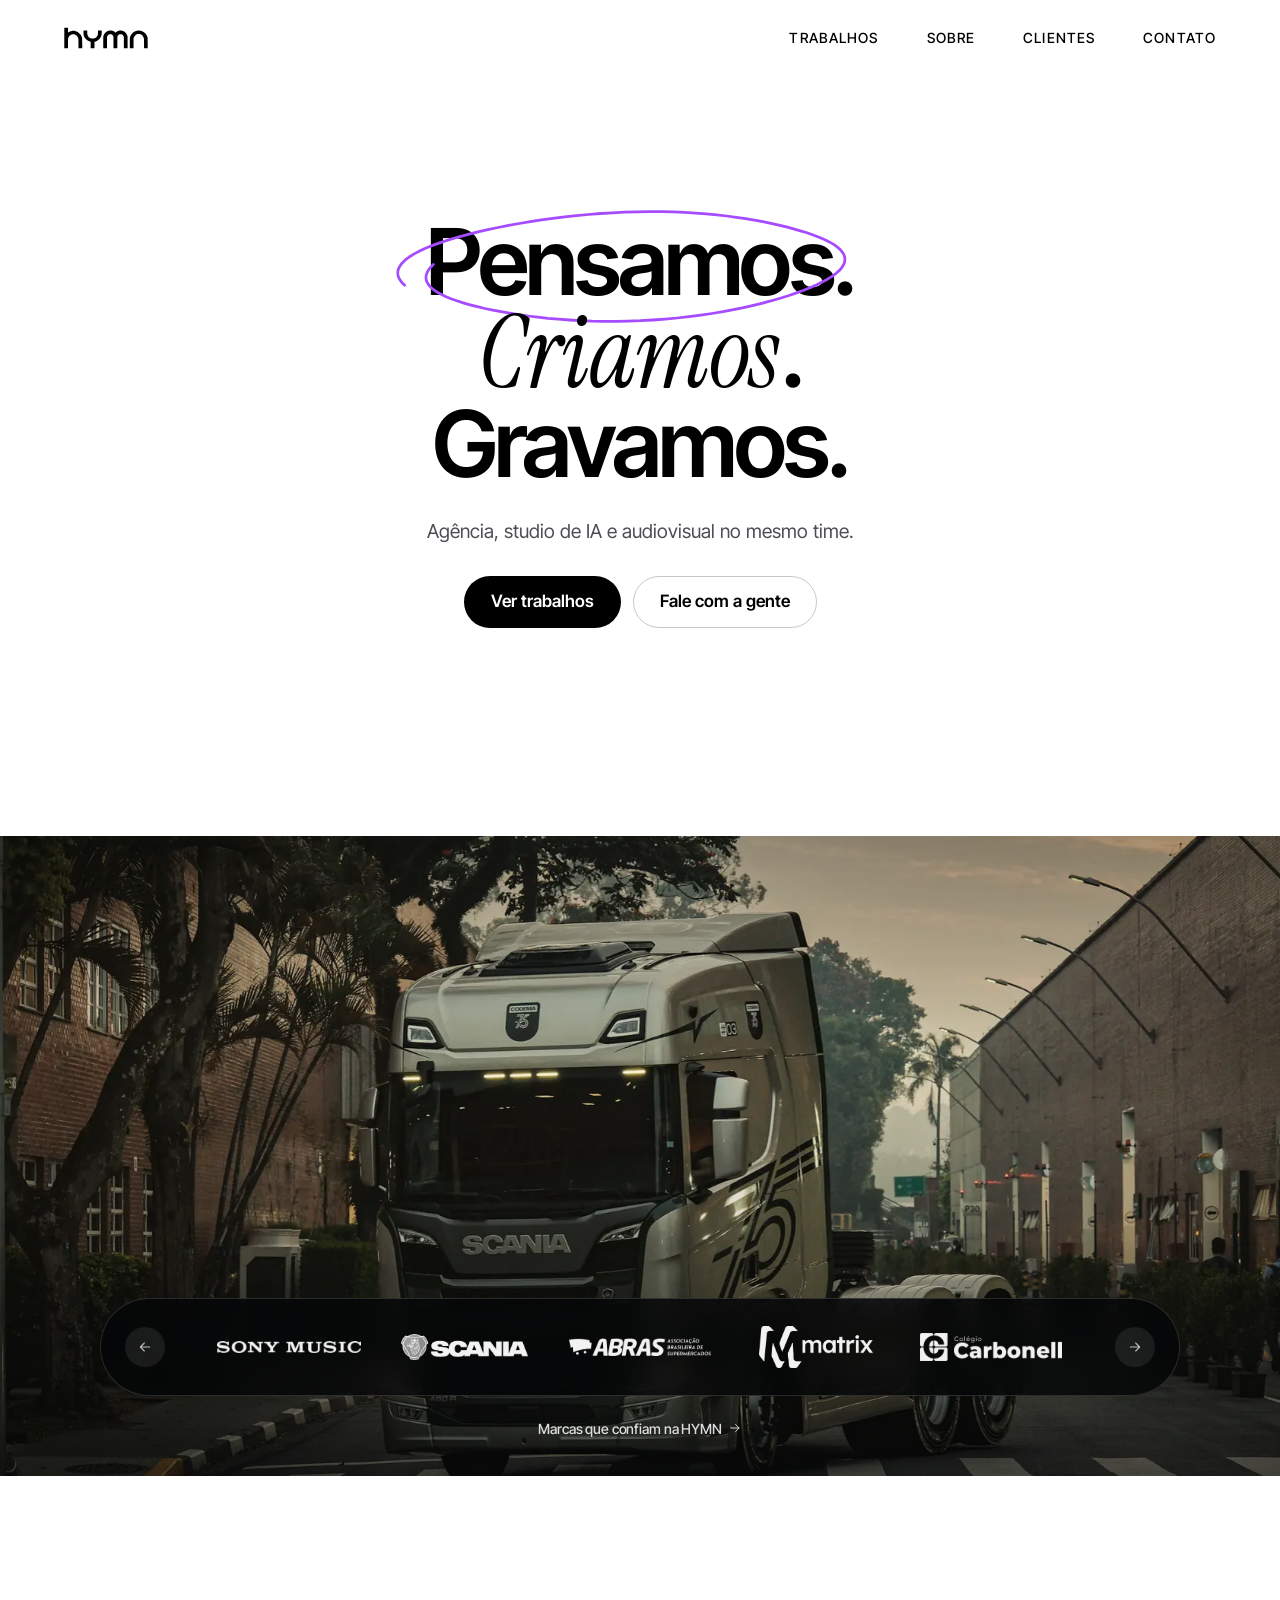
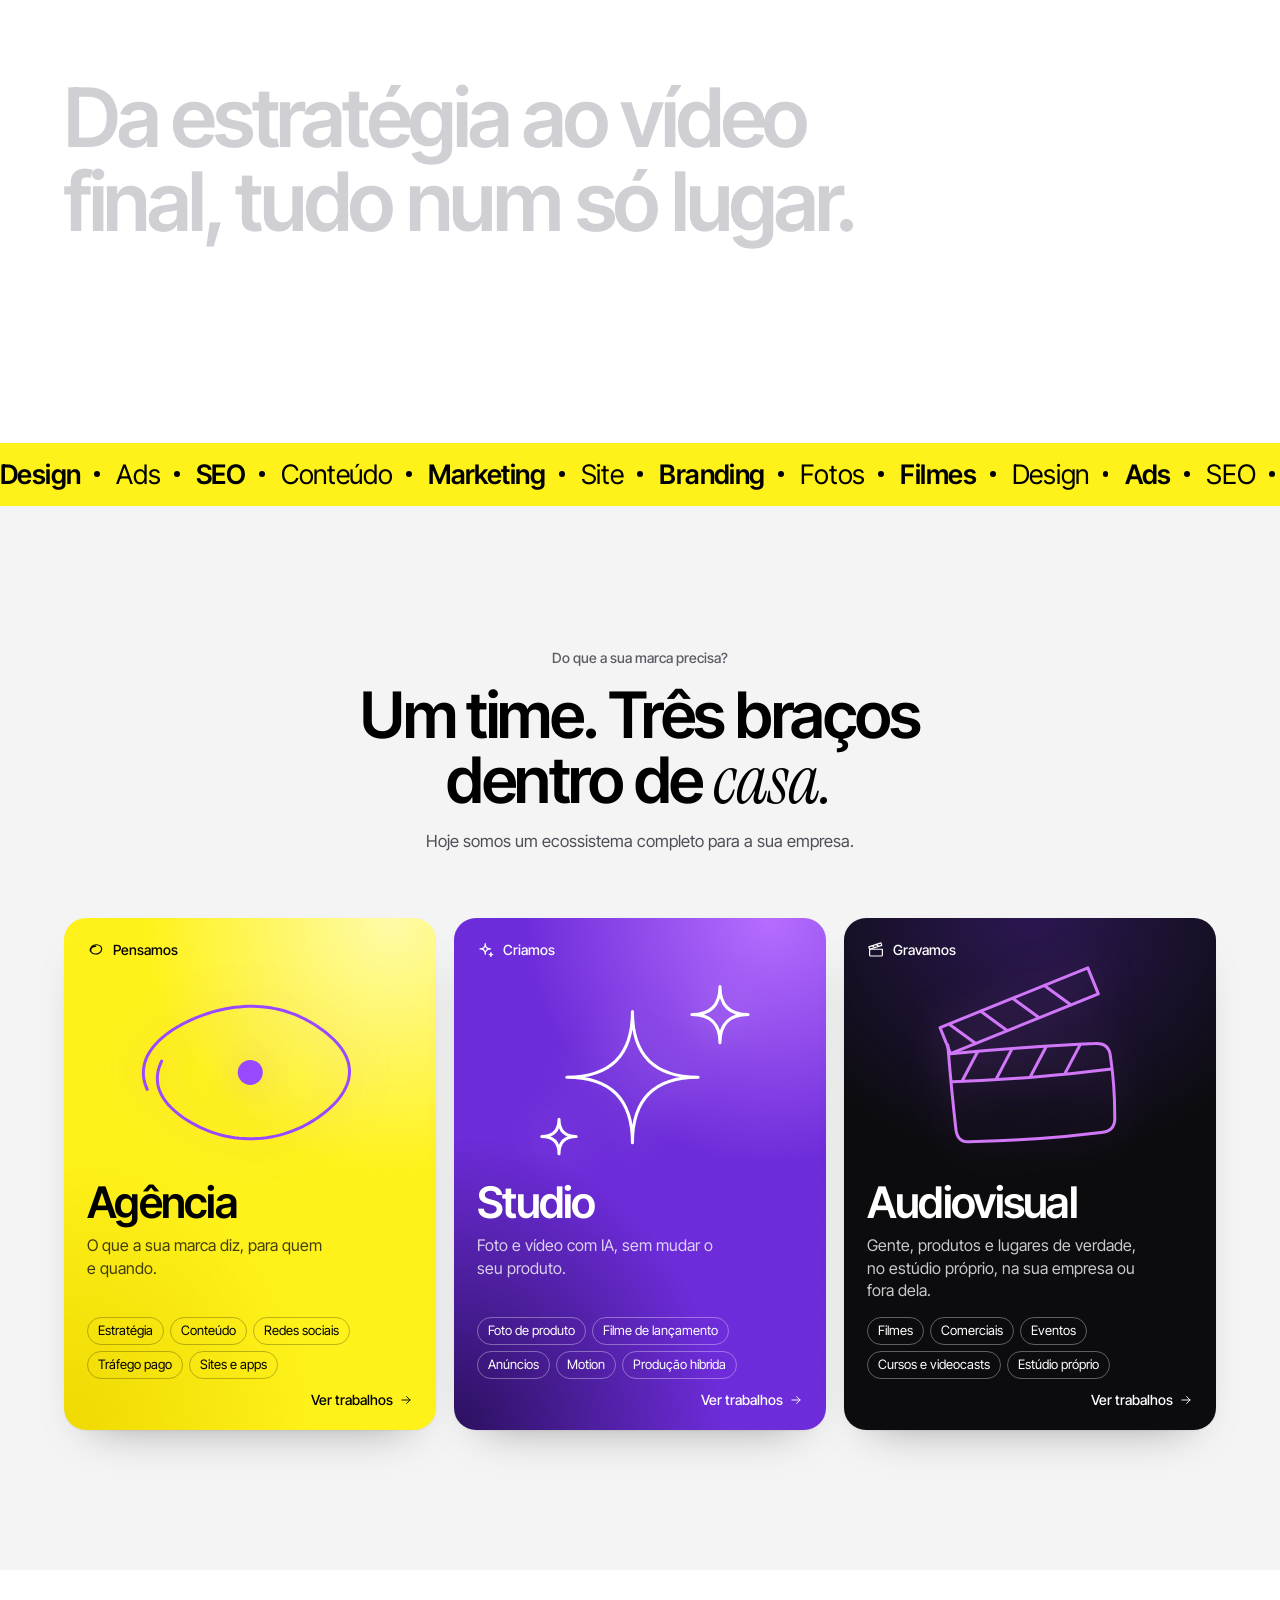
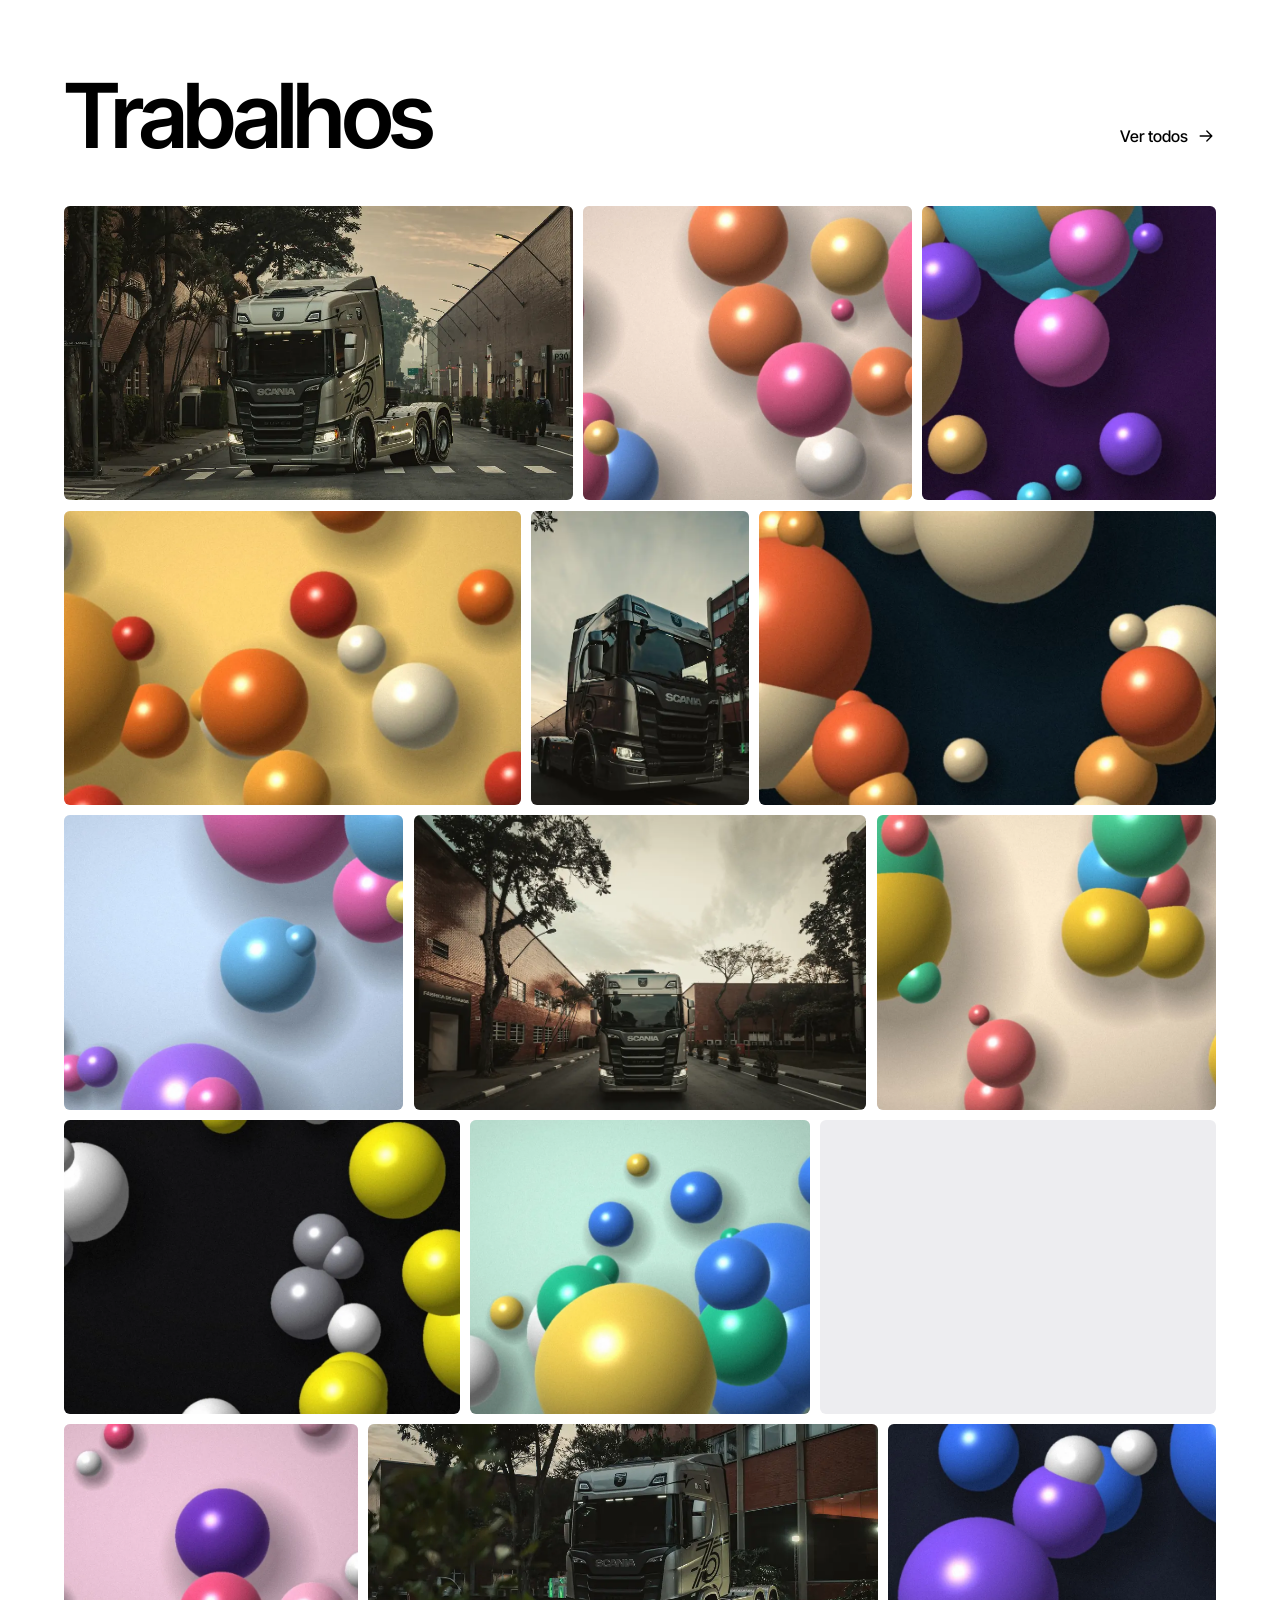
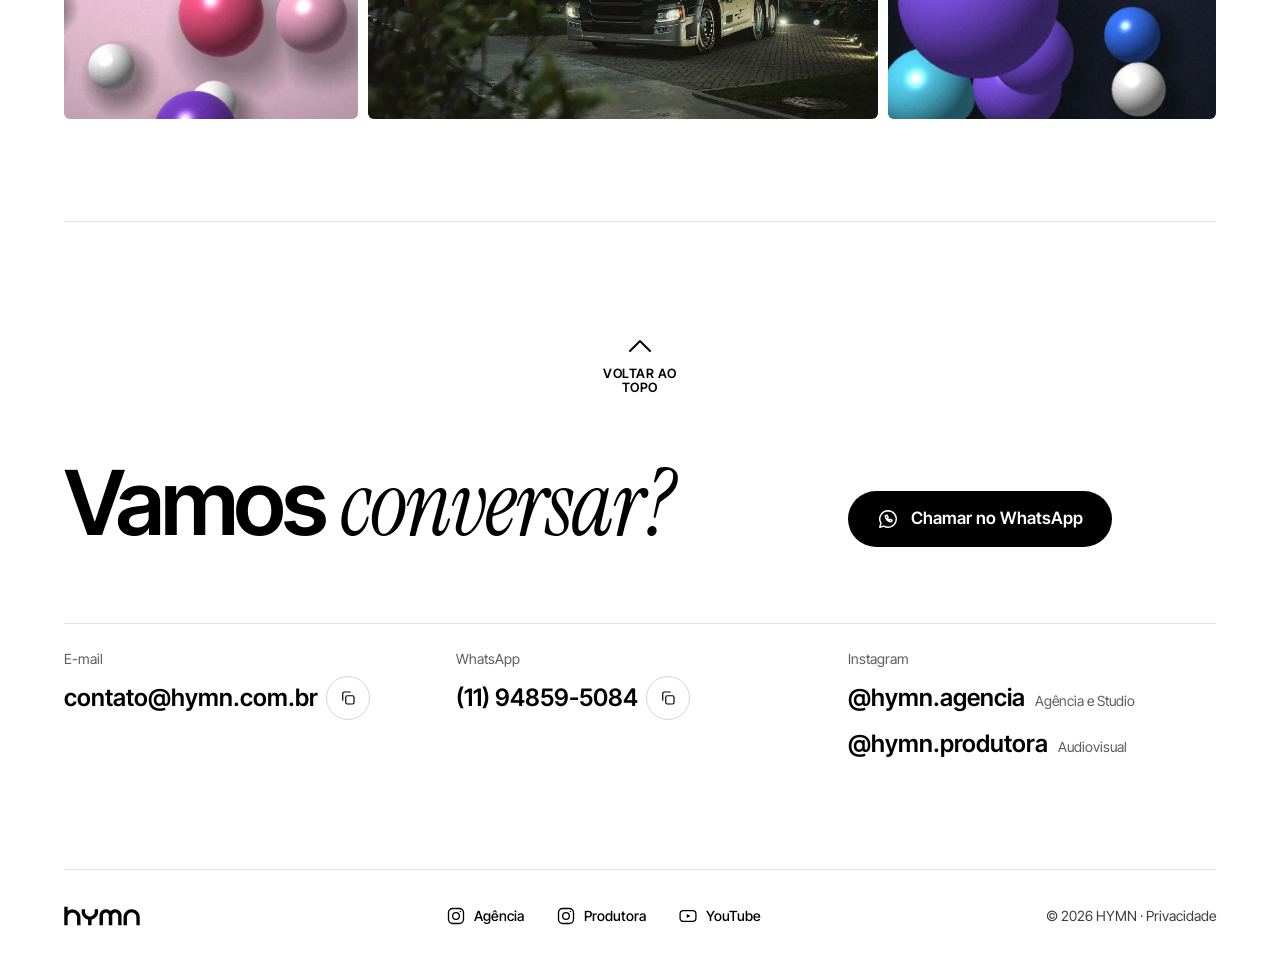
==== commit ab904a9e: "Site v10: Gravamos com claquete que bate no lugar da onda de som (abertura, cartão do Audiovisual e " ====
--- a/v10/index.html
+++ b/v10/index.html
@@ -39,10 +39,22 @@
 .risco3 path { stroke-dasharray: 1 1; stroke-dashoffset: 1; transition: stroke-dashoffset 320ms cubic-bezier(0.4, 0, 1, 1); }
 .verbo.is-desenhado .risco3 { opacity: 1; transition-delay: 0ms; }
 .verbo.is-desenhado .risco3 path { stroke-dashoffset: 0; transition: stroke-dashoffset 760ms var(--pg-entrada) calc(var(--i, 0) * var(--passo, 110ms)); }
-.verbo[data-verbo="grava"] { --passo: 16ms; }
-.verbo[data-verbo="grava"] .risco3 path { transform-box: fill-box; transform-origin: 50% 50%; }
-.anima .verbo[data-verbo="grava"].is-desenhado .risco3 path { animation: onda3 820ms ease-in-out calc(700ms + var(--i) * -97ms) infinite alternate; }
-@keyframes onda3 { to { transform: scaleY(0.55); } }
+.verbo[data-verbo="grava"] { --passo: 90ms; --abre: -20deg; --abre-loop: -8deg; }
+.verbo[data-verbo="grava"] .risco3 path:last-child { transform-box: fill-box; transform-origin: 2.57% 100%; transform: rotate(var(--abre)); transition: stroke-dashoffset 320ms cubic-bezier(0.4, 0, 1, 1), transform 0s linear 480ms; }
+.anima .verbo[data-verbo="grava"].is-desenhado .risco3 path:last-child { transform: rotate(0deg); transition: stroke-dashoffset 760ms var(--pg-entrada) calc(var(--i) * var(--passo)), transform 136ms cubic-bezier(0.5, 0, 0.75, 0) 600ms; animation: repica3 260ms linear 736ms, claque3 3000ms linear 996ms infinite; }
+@keyframes repica3 {
+  0% { rotate: 0deg; animation-timing-function: cubic-bezier(0.23, 1, 0.32, 1); }
+  40% { rotate: -2.5deg; animation-timing-function: cubic-bezier(0.45, 0, 0.55, 1); }
+  100% { rotate: 0deg; }
+}
+@keyframes claque3 {
+  0%, 52% { rotate: 0deg; animation-timing-function: cubic-bezier(0.77, 0, 0.175, 1); }
+  66% { rotate: var(--abre-loop); }
+  80% { rotate: var(--abre-loop); animation-timing-function: cubic-bezier(0.5, 0, 0.75, 0); }
+  84.5% { rotate: 0deg; animation-timing-function: cubic-bezier(0.23, 1, 0.32, 1); }
+  88% { rotate: -1.5deg; animation-timing-function: cubic-bezier(0.45, 0, 0.55, 1); }
+  92%, 100% { rotate: 0deg; }
+}
 html:not(.anima) .risco3, html:not(.anima) .risco3 path { transition: none !important; }
 .marcas3 h2 a { display: inline-flex; align-items: center; gap: 6px; min-height: 32px; }
 .marcas3 h2 a .ic { width: 14px; height: 14px; transition: transform var(--dur-media) var(--pg-entrada); }
@@ -87,7 +99,7 @@
 .cartao3::after { content: ""; position: absolute; inset: 0; z-index: -1; pointer-events: none; opacity: 0.08; mix-blend-mode: overlay; background: url("data:image/svg+xml,%3Csvg xmlns='http://www.w3.org/2000/svg' width='220' height='220'%3E%3Cfilter id='n'%3E%3CfeTurbulence type='fractalNoise' baseFrequency='.85' numOctaves='2' stitchTiles='stitch'/%3E%3C/filter%3E%3Crect width='100%25' height='100%25' filter='url(%23n)'/%3E%3C/svg%3E"); }
 .cartao3--agencia { --tinta: var(--cor-preto); --tinta-2: rgb(0 0 0 / 74%); --borda-tag: rgb(0 0 0 / 26%); --risco: #9747FF; background: radial-gradient(120% 90% at 88% 0%, #FFFBA6 0%, rgb(255 251 166 / 0%) 55%), radial-gradient(100% 80% at 0% 100%, #EFD900 0%, rgb(239 217 0 / 0%) 70%), #FFF21A; }
 .cartao3--studio { --risco: #FFFFFF; background: radial-gradient(110% 80% at 85% 0%, #B56BFF 0%, rgb(181 107 255 / 0%) 60%), radial-gradient(100% 80% at 0% 100%, #2A0F5C 0%, rgb(42 15 92 / 0%) 72%), #6B2BD9; }
-.cartao3--audiovisual { --risco: #D075F8; --passo: 18ms; background: radial-gradient(110% 70% at 50% 0%, #2A1650 0%, rgb(42 22 80 / 0%) 68%), #0B0B0E; }
+.cartao3--audiovisual { --risco: #D075F8; --passo: 150ms; --abre: -18deg; background: radial-gradient(110% 70% at 50% 0%, #2A1650 0%, rgb(42 22 80 / 0%) 68%), #0B0B0E; }
 .cartao3:has(a:focus-visible) { outline: 2px solid var(--cor-preto); outline-offset: 4px; }
 .cartao3 a:focus-visible { outline: none; }
 .cartao3:active { transform: scale(0.985); transition-duration: 160ms; }
@@ -101,7 +113,18 @@
 .anima .arte3 .ponto3 { opacity: 0; transform: scale(0.4); }
 .anima .cartao3.is-desenhado .arte3 path { stroke-dashoffset: 0; transition: stroke-dashoffset 1100ms var(--pg-entrada) calc(150ms + var(--i, 0) * var(--passo, 160ms)); }
 .anima .cartao3.is-desenhado .arte3 .ponto3 { opacity: 1; transform: none; transition: opacity 300ms ease 900ms, transform 800ms var(--pg-entrada) 900ms; }
-.anima .cartao3--audiovisual.is-desenhado .arte3 path { animation: onda3 860ms ease-in-out calc(1400ms + var(--i) * -97ms) infinite alternate; }
+.cartao3--audiovisual .arte3 path:last-child { transform-origin: 1.22% 100%; rotate: var(--abre); }
+.anima .cartao3--audiovisual.is-desenhado .arte3 path:last-child { animation: bate3 3400ms linear 1300ms infinite; }
+@keyframes bate3 {
+  0% { rotate: var(--abre); animation-timing-function: cubic-bezier(0.5, 0, 0.75, 0); }
+  4.5% { rotate: 0deg; animation-timing-function: cubic-bezier(0.23, 1, 0.32, 1); }
+  8.5% { rotate: -2.5deg; animation-timing-function: cubic-bezier(0.45, 0, 0.55, 1); }
+  12.5%, 18% { rotate: 0deg; animation-timing-function: cubic-bezier(0.65, 0, 0.35, 1); }
+  33%, 100% { rotate: var(--abre); }
+}
+@media (prefers-reduced-motion: reduce) {
+  .verbo[data-verbo="grava"] .risco3 path, .cartao3--audiovisual .arte3 path { animation: none !important; }
+}
 .anima .cartao3--studio.is-desenhado .arte3 path { animation: brilha3 2600ms ease-in-out calc(1500ms + var(--i) * 700ms) infinite; }
 @keyframes brilha3 { 50% { transform: scale(0.84) rotate(8deg); } }
 .cartao3:not(.is-visivel) .arte3 path { animation-play-state: paused !important; }
@@ -348,7 +371,7 @@
       </li>
       <li class="cartao3 cartao3--audiovisual" data-arte="grava" style="--n:2">
         <div class="arte3" aria-hidden="true"></div>
-        <p class="rot-br"><svg viewBox="0 0 24 24" aria-hidden="true"><path d="M4 10v4M8 7v10M12 4v16M16 8v8M20 10.5v3"/></svg>Gravamos</p>
+        <p class="rot-br"><svg viewBox="0 0 24 24" aria-hidden="true"><path d="M3.5 11h17v7.5a1.5 1.5 0 0 1-1.5 1.5H5a1.5 1.5 0 0 1-1.5-1.5z"/><path d="M3.5 11 19.67 5.75l-1.05-3.23L2.45 7.77z"/><path d="M10.2 8.8 7.1 6.3M15.4 7.1 12.3 4.6"/></svg>Gravamos</p>
         <div class="corpo-br">
           <h3><a href="trabalhos.html#audiovisual">Audiovisual</a></h3>
           <p>Gente, produtos e lugares de verdade, no estúdio próprio, na sua empresa ou fora dela.</p>
@@ -501,15 +524,20 @@
       function brilho(cx, cy, r) { var c = cx.toFixed(1) + ' ' + cy.toFixed(1); return 'M' + cx.toFixed(1) + ' ' + (cy - r).toFixed(1) + ' Q' + c + ' ' + (cx + r).toFixed(1) + ' ' + cy.toFixed(1) + ' Q' + c + ' ' + cx.toFixed(1) + ' ' + (cy + r).toFixed(1) + ' Q' + c + ' ' + (cx - r).toFixed(1) + ' ' + cy.toFixed(1) + ' Q' + c + ' ' + cx.toFixed(1) + ' ' + (cy - r).toFixed(1) + 'Z'; }
       return [brilho(W + F * 0.2, F * 0.04, F * 0.21), brilho(W + F * 0.47, F * 0.36, F * 0.1), brilho(-F * 0.16, H * 0.74, F * 0.09)];
     },
-    grava: function (W, H, F) {   
-      var n = Math.max(18, Math.round(W / (F * 0.13))), ds = [], y = H + F * 0.12, x0 = W * 0.04, x1 = W * 0.96;
-      for (var i = 0; i < n; i++) {
-        var t = i / (n - 1), env = Math.sin(Math.PI * (0.08 + t * 0.84));
-        var a = env * (0.45 + 0.55 * Math.abs(Math.sin(i * 1.7) * Math.cos(i * 0.6)));
-        var x = x0 + (x1 - x0) * t, h = Math.max(F * 0.018, F * 0.13 * a);
-        ds.push('M' + x.toFixed(1) + ' ' + (y - h).toFixed(1) + ' V' + (y + h).toFixed(1));
+    grava: function (W, H, F) {   // claquete à mão no canto da palavra: corpo, faixa fixa e haste (último path, gira na dobradiça); listras em V para ler como claquete também fechada
+      var livre = (document.documentElement.clientWidth - W) / 2 + F * 0.12 - F * 0.34 - 16;   // título centralizado: do fim da palavra até 16 px da borda, tirando o respiro
+      var e = Math.max(0.8, Math.min(F < 64 ? 1.15 : 1, livre / (F * 0.84)));
+      var w = F * 0.8 * e, h = F * 0.46 * e, t = F * 0.15 * e, k = t * 0.62, ox = W + F * 0.34, oy = F * 0.12, g = -0.14, c = Math.cos(g), s = Math.sin(g), r = h * 0.2;
+      function p(x, y) { return (ox + x * c - y * s).toFixed(1) + ' ' + (oy + x * s + y * c).toFixed(1); }
+      var corpo = 'M' + p(0, 0) + ' Q' + p(w * 0.5, -h * 0.02) + ' ' + p(w - r, 0) + ' Q' + p(w, 0) + ' ' + p(w, r) + ' Q' + p(w * 1.014, h * 0.5) + ' ' + p(w, h - r)
+        + ' Q' + p(w, h) + ' ' + p(w - r, h) + ' Q' + p(w * 0.5, h * 1.04) + ' ' + p(r * 0.8, h) + ' Q' + p(0, h) + ' ' + p(0, h - r) + ' Q' + p(-w * 0.01, h * 0.45) + ' ' + p(-w * 0.014, -h * 0.1);
+      var faixa = 'M' + p(0, t) + ' Q' + p(w * 0.5, t * 1.1) + ' ' + p(w, t * 0.94), haste = 'M' + p(0, 0) + ' L' + p(w, 0) + ' L' + p(w, -t) + ' L' + p(0, -t) + 'Z';
+      for (var n = F < 64 ? 3 : 4, i = 0; i < n; i++) {
+        var a = w * (0.17 + i * 0.645 / (n - 1));
+        faixa += ' M' + p(a - k, t) + ' L' + p(a, 0);
+        haste += ' M' + p(a, 0) + ' L' + p(a - k, -t);
       }
-      return ds;
+      return [corpo, faixa, haste];
     }
   };
   function desenha() {
@@ -552,7 +580,7 @@
     if (anima) setTimeout(function () { reveza(!temMouse); }, 250);
   }
   if (anima) { (fontes || Promise.resolve()).then(function () { setTimeout(prontoTitulo, 1750); }); setTimeout(prontoTitulo, 2600); }
-  else prontoTitulo();
+  else { prontoTitulo(); if (fontes) fontes.then(desenha); }
   var tDes = null;
   window.addEventListener('resize', function () { clearTimeout(tDes); tDes = setTimeout(function () { if (pronto) desenha(); }, 120); });
   
@@ -677,15 +705,18 @@
     cria: function () {
       return [brilho(190, 138, 84), brilho(302, 58, 36), brilho(96, 214, 22)].map(function (d, i) { return '<path pathLength="1" style="--i:' + i + '" d="' + d + '"/>'; }).join('');
     },
-    grava: function () {
-      var n = 40, out = [], y = 130, x0 = 24, x1 = 376;
-      for (var i = 0; i < n; i++) {
-        var t = i / (n - 1), env = Math.sin(Math.PI * (0.06 + t * 0.88));
-        var a = env * (0.4 + 0.6 * Math.abs(Math.sin(i * 1.7) * Math.cos(i * 0.6)));
-        var x = (x0 + (x1 - x0) * t).toFixed(1), h = Math.max(3, 96 * a).toFixed(1);
-        out.push('<path pathLength="1" style="--i:' + i + '" d="M' + x + ' ' + (y - h).toFixed(1) + ' V' + (y + +h).toFixed(1) + '"/>');
+    grava: function () {   // claquete grande: corpo, faixa fixa e haste (último path, gira na dobradiça)
+      var w = 204, h = 114, t = 36, k = t * 0.62, ox = 98, oy = 108, g = -0.07, c = Math.cos(g), s = Math.sin(g), r = 19;
+      function p(x, y) { return (ox + x * c - y * s).toFixed(1) + ' ' + (oy + x * s + y * c).toFixed(1); }
+      var corpo = 'M' + p(0, 0) + ' Q' + p(w * 0.5, -h * 0.02) + ' ' + p(w - r, 0) + ' Q' + p(w, 0) + ' ' + p(w, r) + ' Q' + p(w * 1.014, h * 0.5) + ' ' + p(w, h - r)
+        + ' Q' + p(w, h) + ' ' + p(w - r, h) + ' Q' + p(w * 0.5, h * 1.04) + ' ' + p(r * 0.8, h) + ' Q' + p(0, h) + ' ' + p(0, h - r) + ' Q' + p(-w * 0.01, h * 0.45) + ' ' + p(-w * 0.014, -h * 0.1);
+      var faixa = 'M' + p(0, t) + ' Q' + p(w * 0.5, t * 1.1) + ' ' + p(w, t * 0.94), haste = 'M' + p(0, 0) + ' L' + p(w, 0) + ' L' + p(w, -t) + ' L' + p(0, -t) + 'Z';
+      for (var i = 0; i < 4; i++) {
+        var a = w * (0.17 + i * 0.215);
+        faixa += ' M' + p(a - k, t) + ' L' + p(a, 0);
+        haste += ' M' + p(a, 0) + ' L' + p(a - k, -t);
       }
-      return out.join('');
+      return [corpo, faixa, haste].map(function (d, i) { return '<path pathLength="1" style="--i:' + i + '" d="' + d + '"/>'; }).join('');
     }
   };
   var cartoes = $$('[data-arte]');
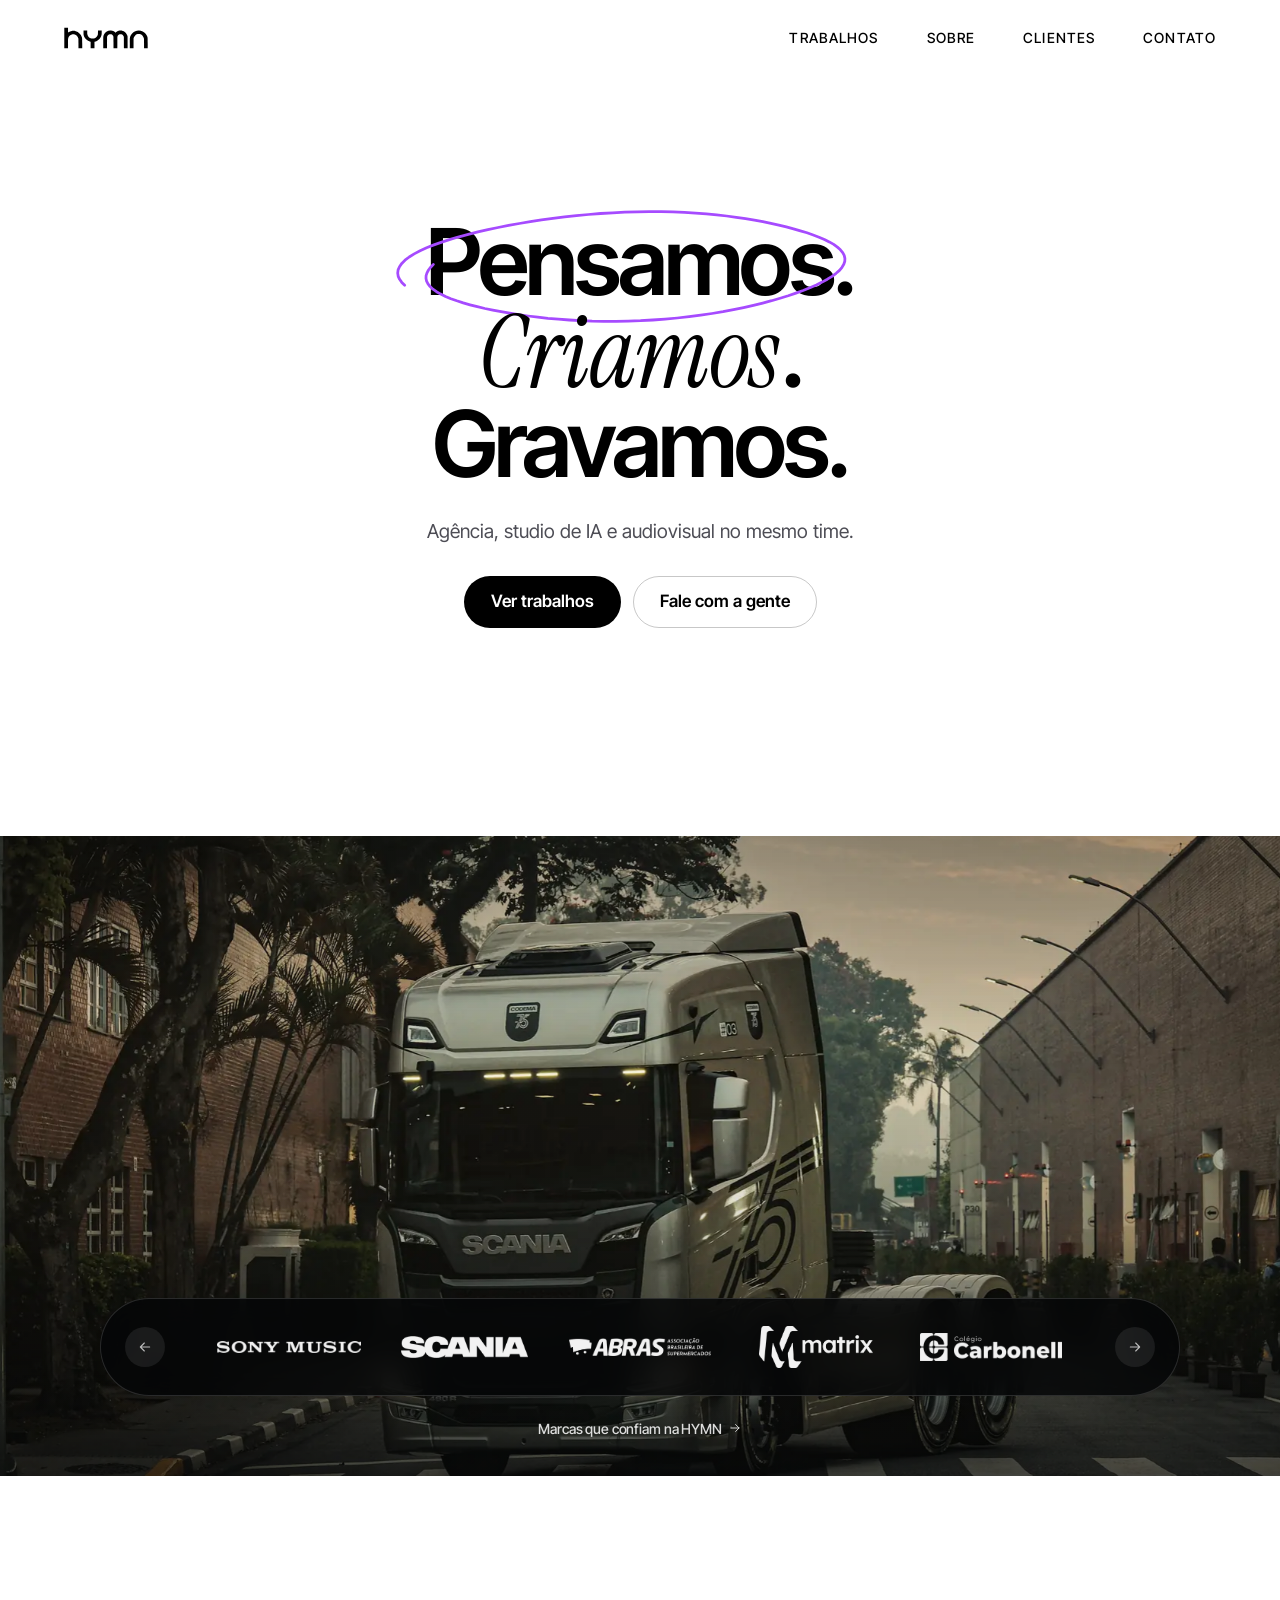
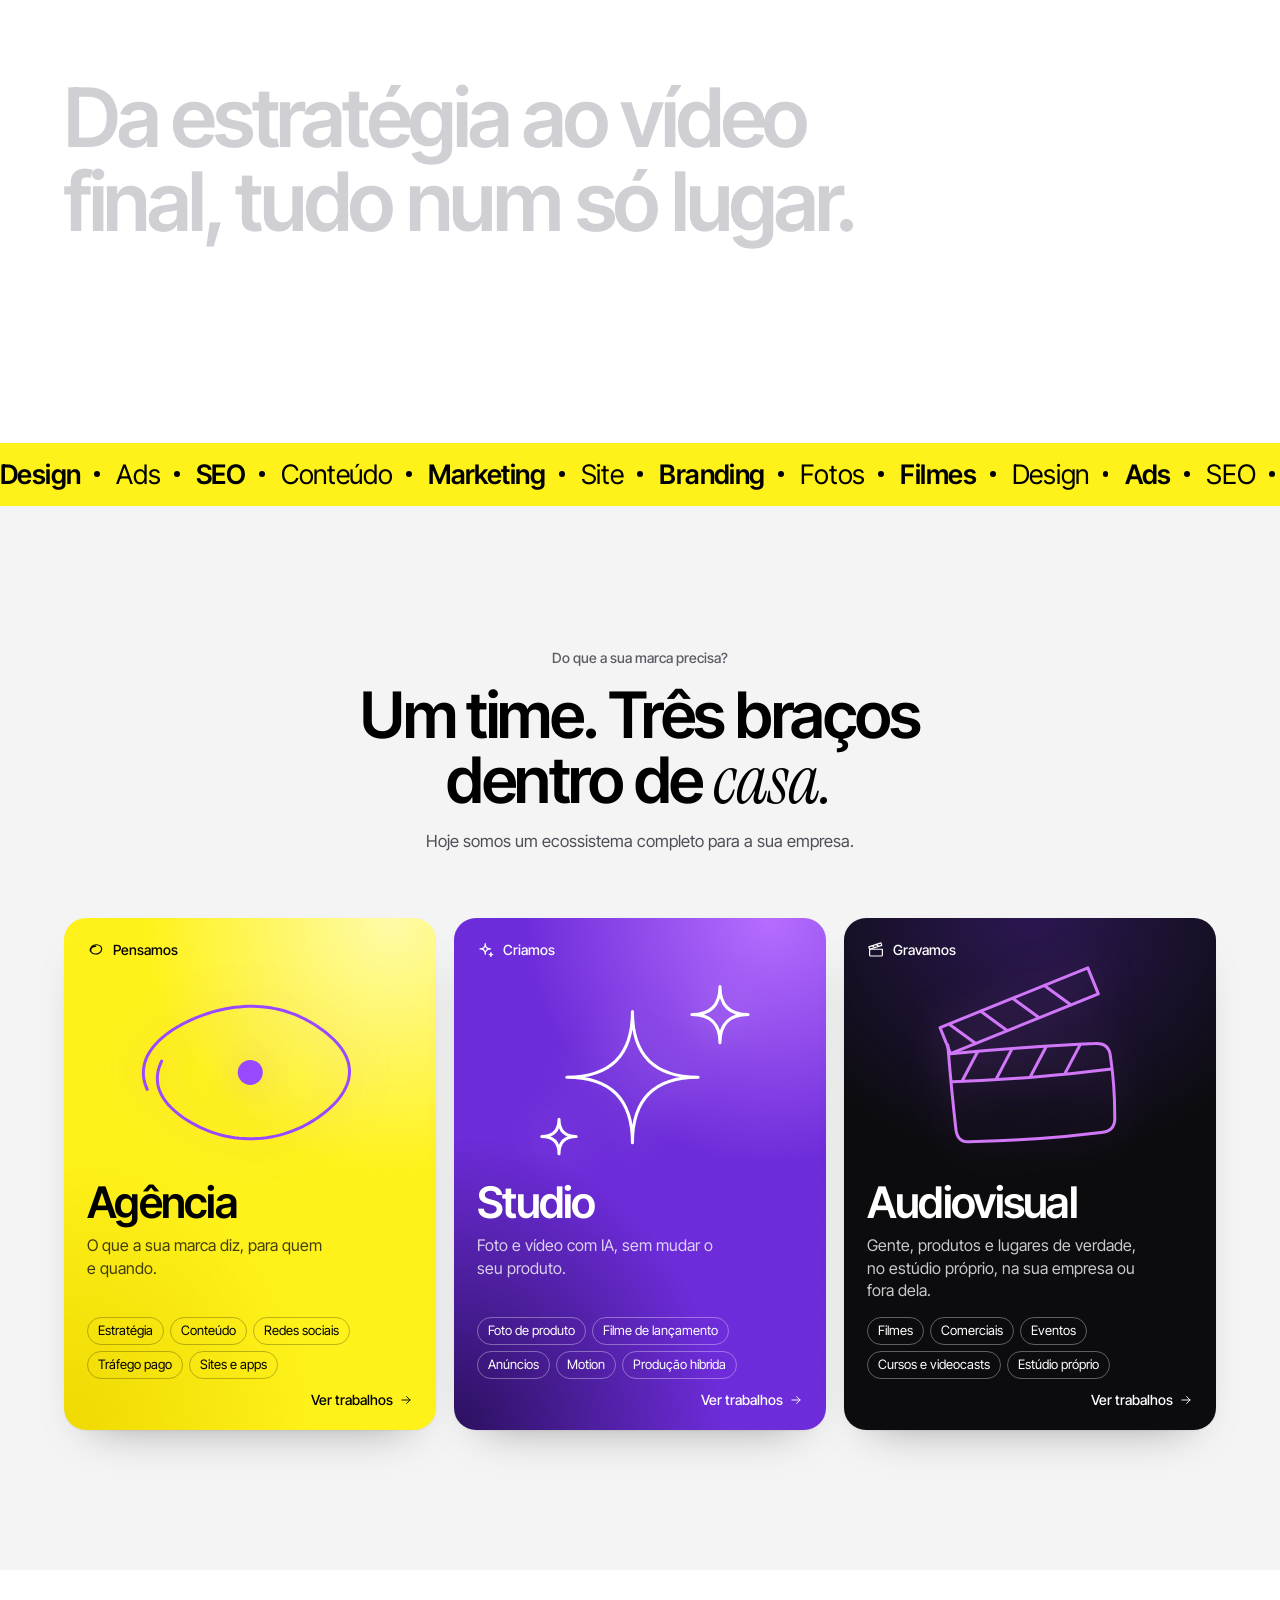
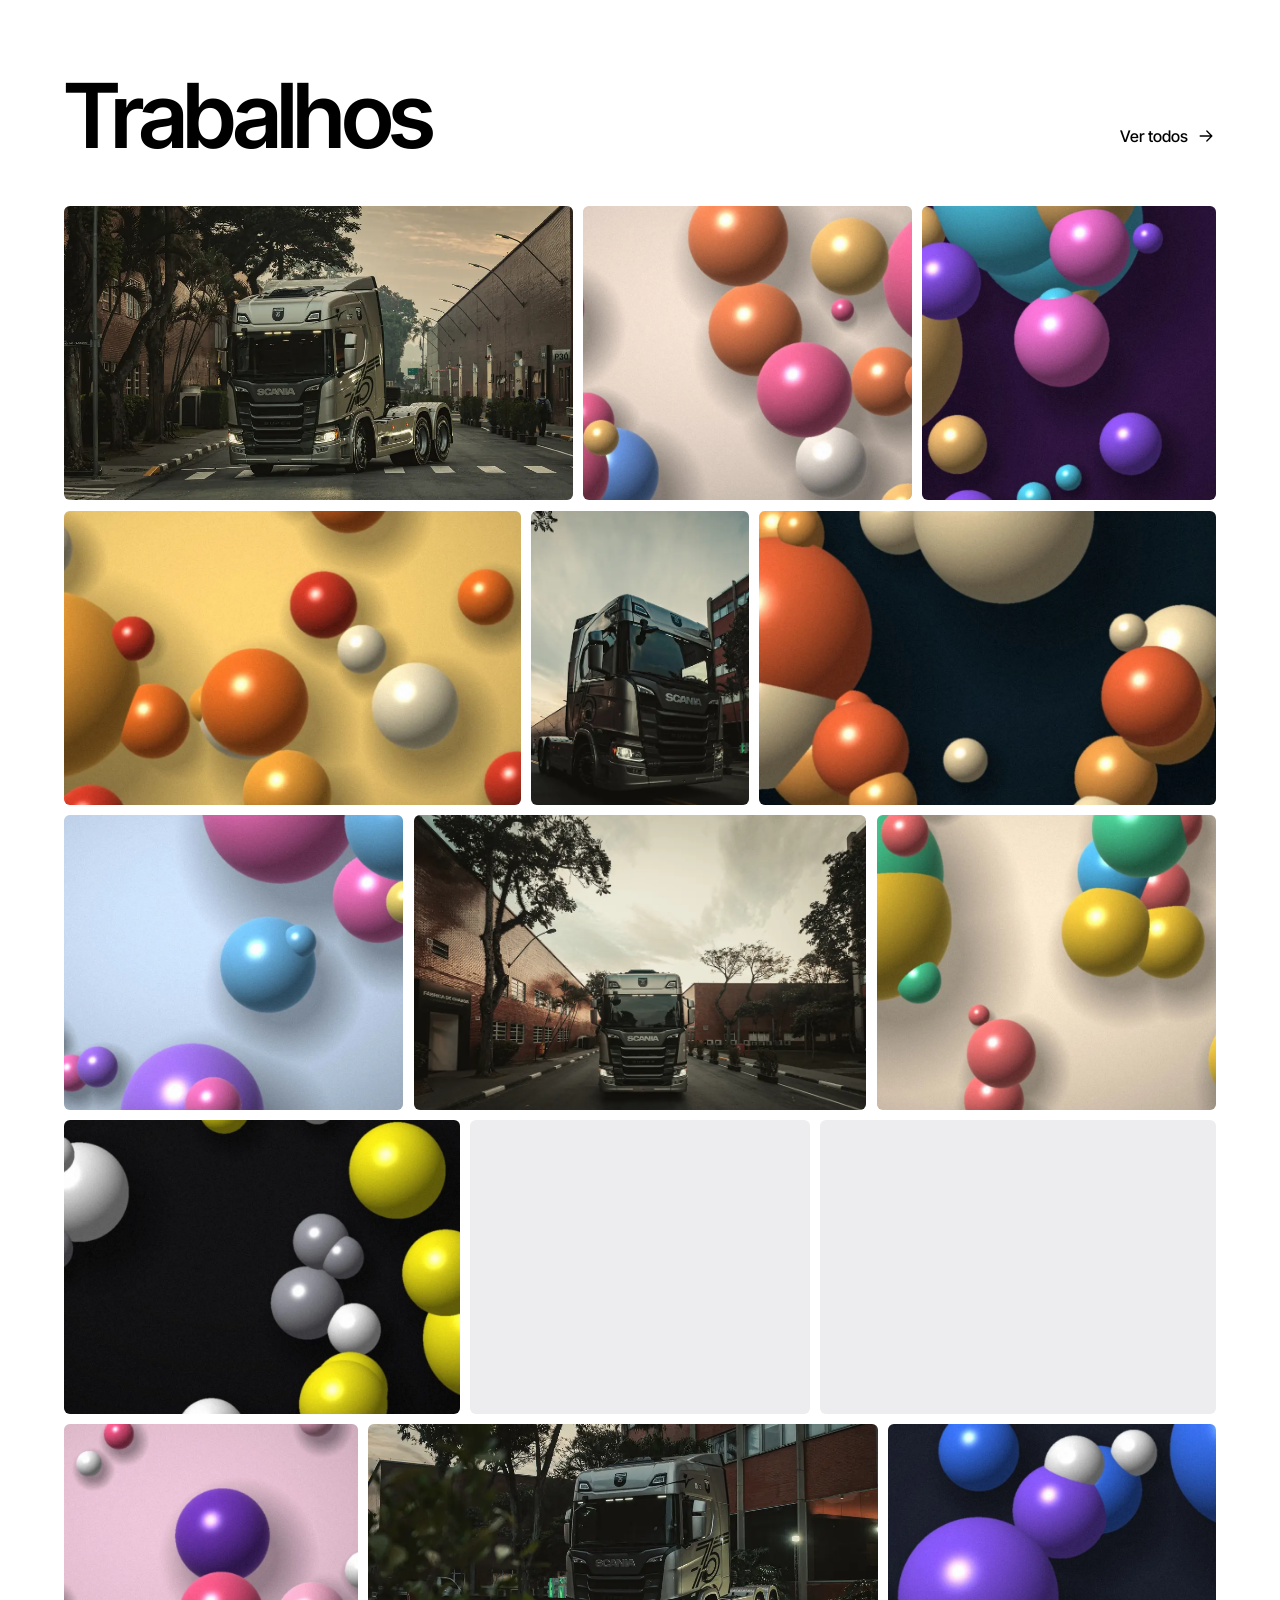
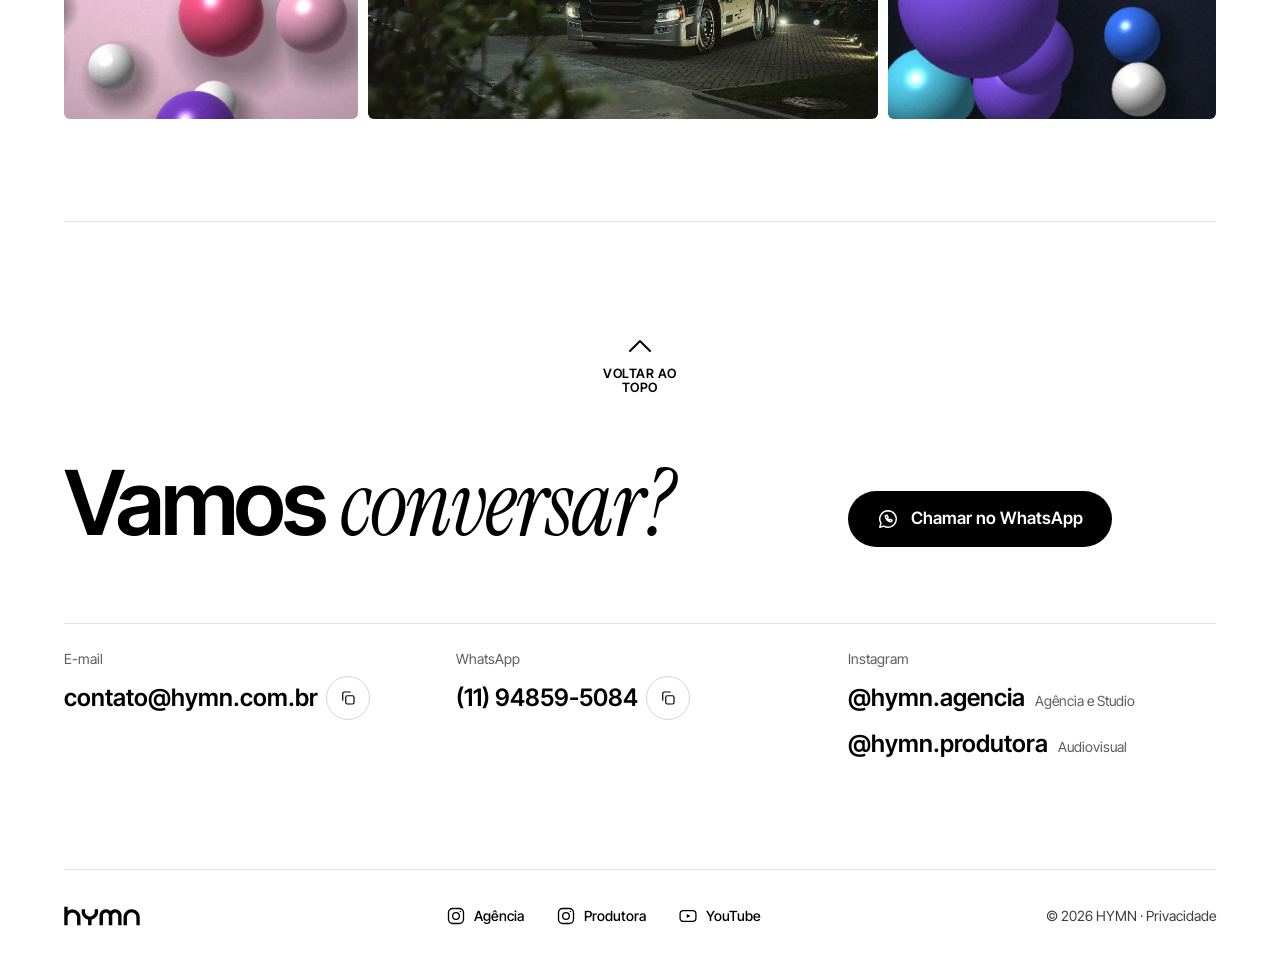
==== commit 76bbccd3: "v10: logos corrigidos, logo do Instituto Beltrame, Gravamos sem claquete e ajustes na página Cliente" ====
--- a/v10/index.html
+++ b/v10/index.html
@@ -288,7 +288,7 @@
       <h1 class="titulo3" data-titulo>
         <span class="linha" style="--n:0"><span><span class="verbo" data-verbo="pensa">Pensamos</span>.</span></span>
         <span class="linha" style="--n:1"><span><span class="verbo" data-verbo="cria"><em>Criamos</em></span>.</span></span>
-        <span class="linha" style="--n:2"><span><span class="verbo" data-verbo="grava">Gravamos</span>.</span></span>
+                <span class="linha" style="--n:2"><span><span class="verbo">Gravamos</span>.</span></span>
       </h1>
       <p class="apoio3">Agência, studio de IA e audiovisual no mesmo time.</p>
       <div class="acoes3">
@@ -314,19 +314,19 @@
         <button class="seta3" type="button" aria-label="Marcas anteriores" data-marca-ant><svg class="ic"><use href="#i-seta-esq"/></svg></button>
         <ul class="vitrine3" aria-labelledby="t-clientes" aria-live="polite" data-vitrine>
           <li><img src="assets/logos/sony-branco.webp" alt="Sony Music" style="--w:236" decoding="async"></li>
-          <li><img src="assets/logos/scania-branco.webp" alt="Scania" style="--w:206" decoding="async"></li>
+          <li><img src="assets/logos/scania-branco.webp" alt="Scania" style="--w:204" decoding="async"></li>
           <li><img src="assets/logos/abras-branco.webp" alt="ABRAS" style="--w:230" decoding="async"></li>
           <li><img src="assets/logos/matrix-branco.webp" alt="Matrix Energia" style="--w:184" decoding="async"></li>
           <li><img src="assets/logos/carbonell-branco.webp" alt="Colégio Carbonell" style="--w:230" decoding="async"></li>
           <li><img src="assets/logos/anin-branco.webp" alt="ANIN" style="--w:160" decoding="async"></li>
-          <li><img src="assets/logos/plantao-branco.webp" alt="Plantão Médico" style="--w:230" decoding="async"></li>
+          <li><img src="assets/logos/plantao-branco.webp" alt="Plantão Médico" style="--w:218" decoding="async"></li>
           <li><img src="assets/logos/borelli-branco.webp" alt="Grupo Borelli" style="--w:159" decoding="async"></li>
           <li><img src="assets/logos/automa-branco.webp" alt="Automa Power" style="--w:188" decoding="async"></li>
-          <li><span class="nome nome--duas">Instituto Beltrame</span></li>
-          <li><img src="assets/logos/nobelkraft-branco.webp" alt="Nobelkraft" style="--w:158" decoding="async"></li>
+          <li><img src="assets/logos/beltrame-branco.webp" alt="Instituto Beltrame" style="--w:195" decoding="async"></li>
+          <li><img src="assets/logos/nobelkraft-branco.webp" alt="Nobelkraft" style="--w:162" decoding="async"></li>
           <li><img src="assets/logos/ondunorte-branco.webp" alt="Ondunorte" style="--w:230" decoding="async"></li>
           <li><img src="assets/logos/rn-branco.webp" alt="RN Logística" style="--w:132" decoding="async"></li>
-          <li><img src="assets/logos/mirandinha-branco.webp" alt="Grupo Mirandinha" style="--w:197" decoding="async"></li>
+          <li><img src="assets/logos/mirandinha-branco.webp" alt="Grupo Mirandinha" style="--w:207" decoding="async"></li>
           <li><img src="assets/logos/conectedu-branco.webp" alt="Conect Edu" style="--w:229" decoding="async"></li>
         </ul>
         <button class="seta3" type="button" aria-label="Próximas marcas" data-marca-prox><svg class="ic"><use href="#i-seta"/></svg></button>
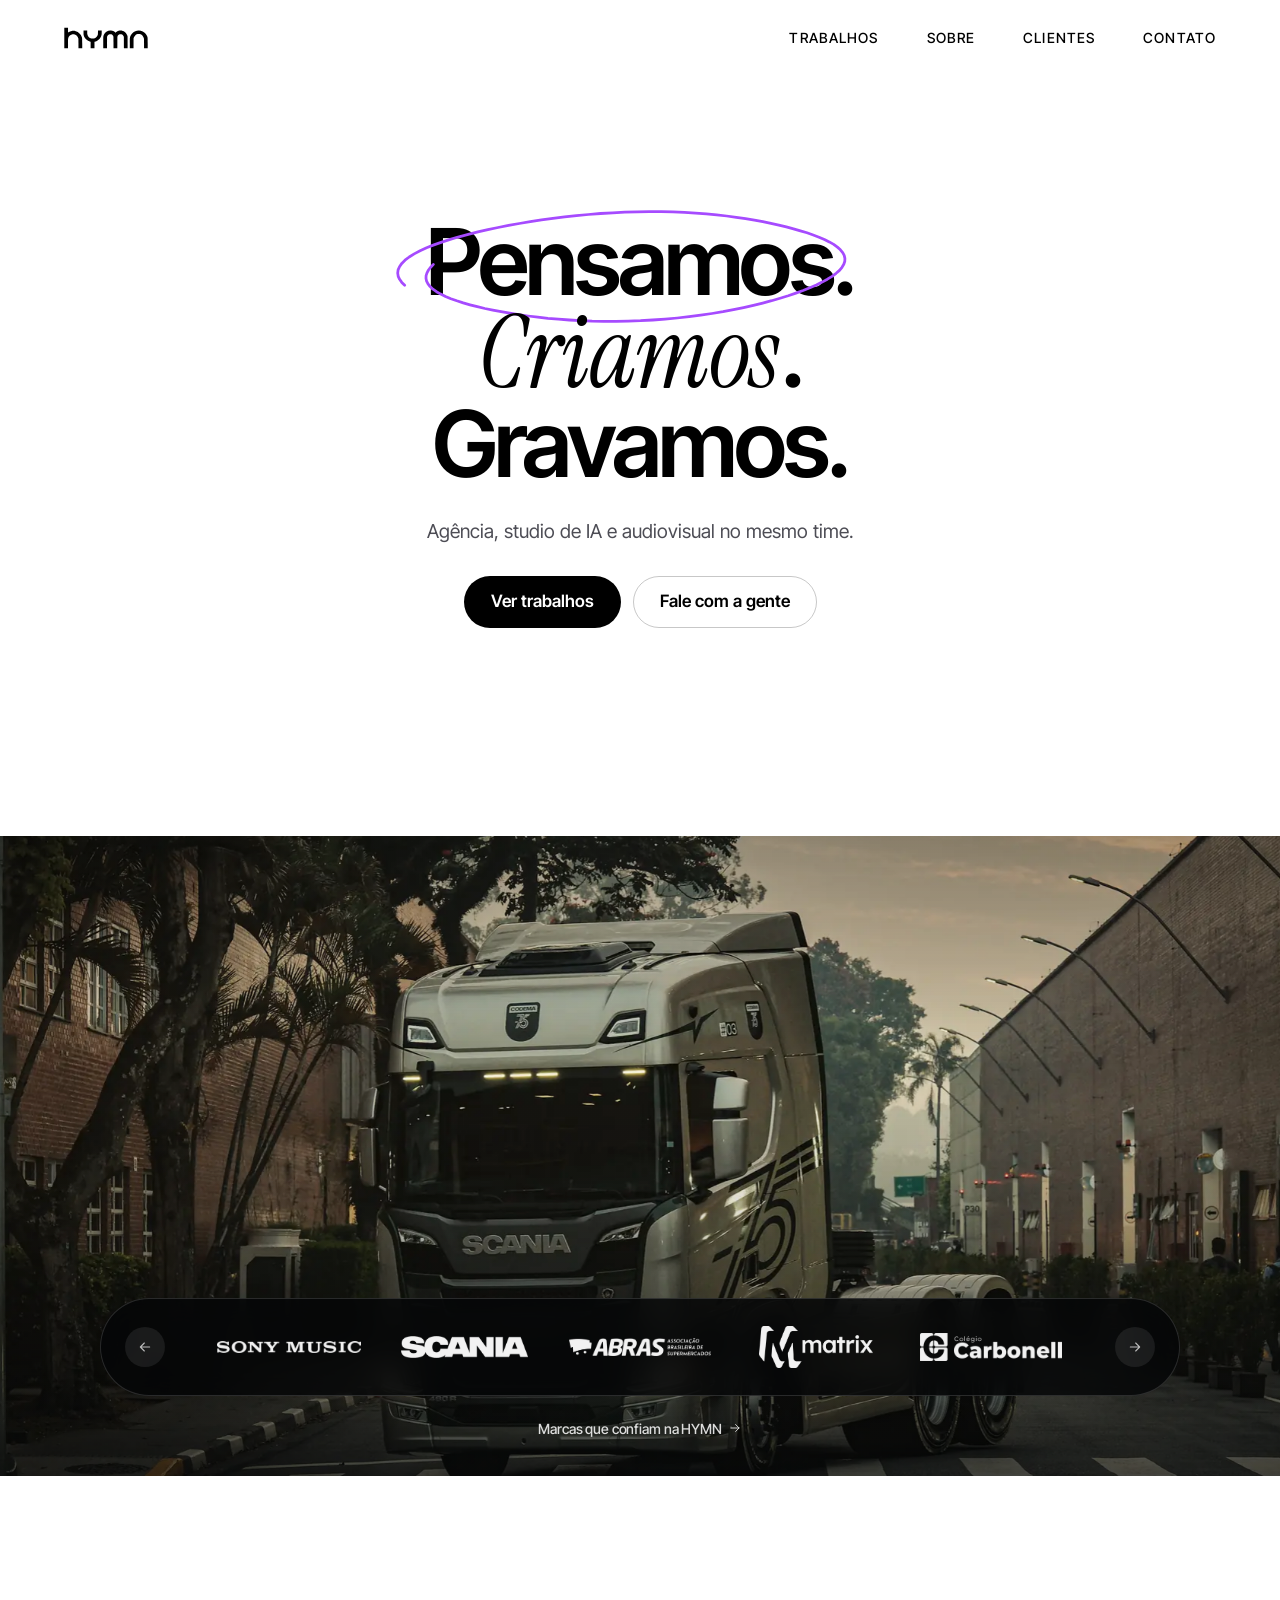
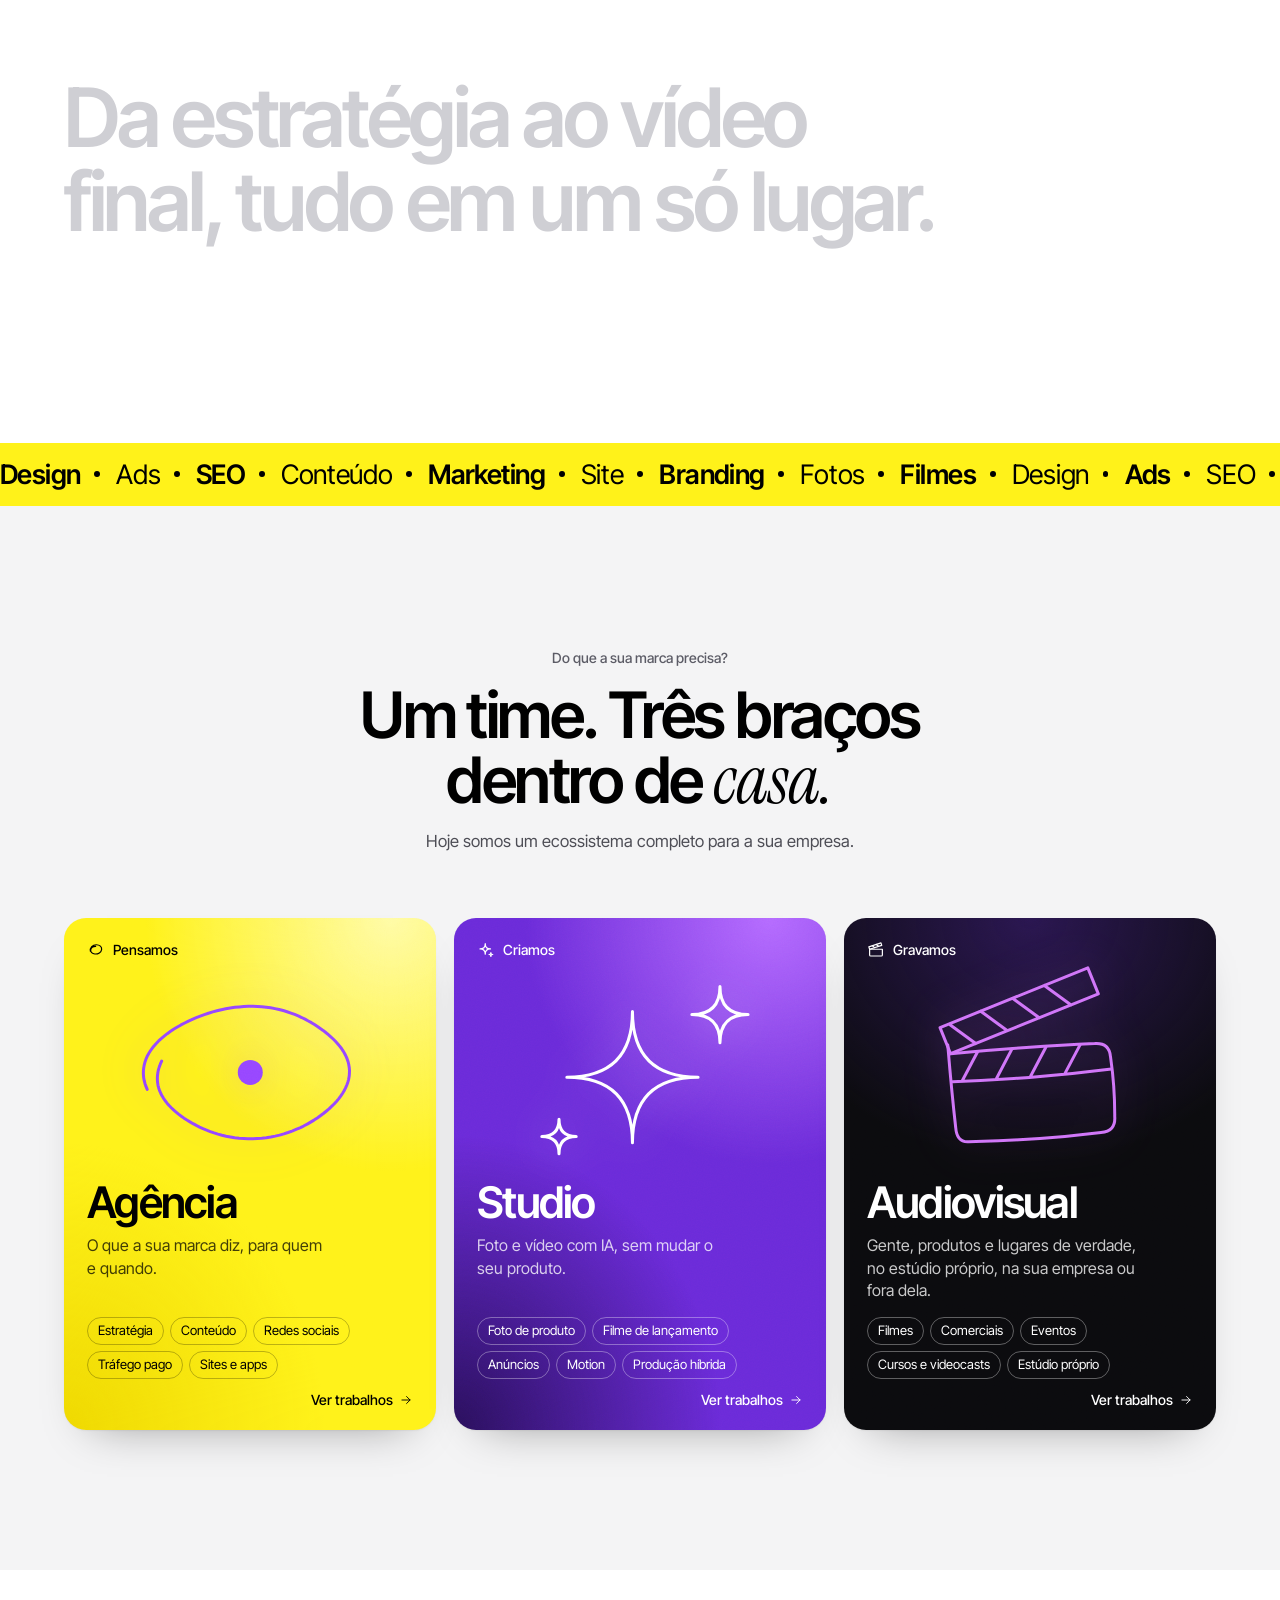
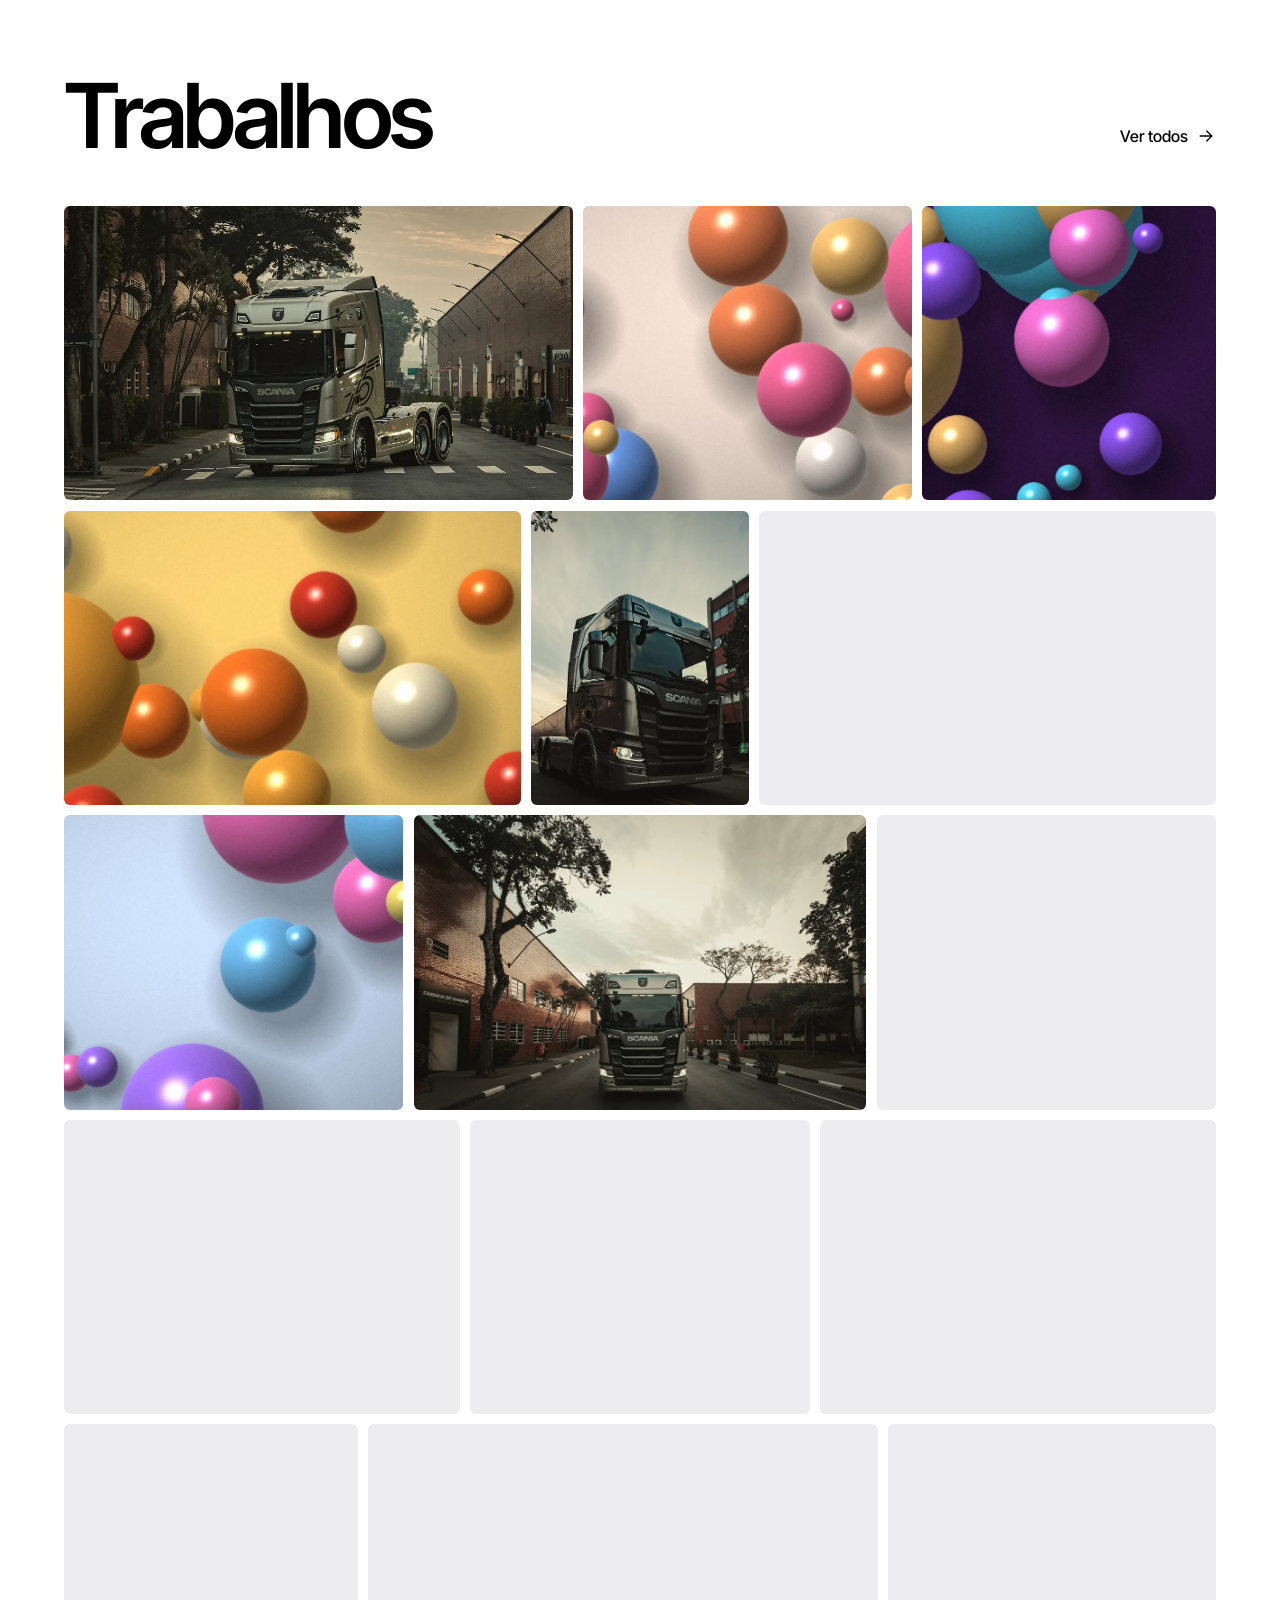
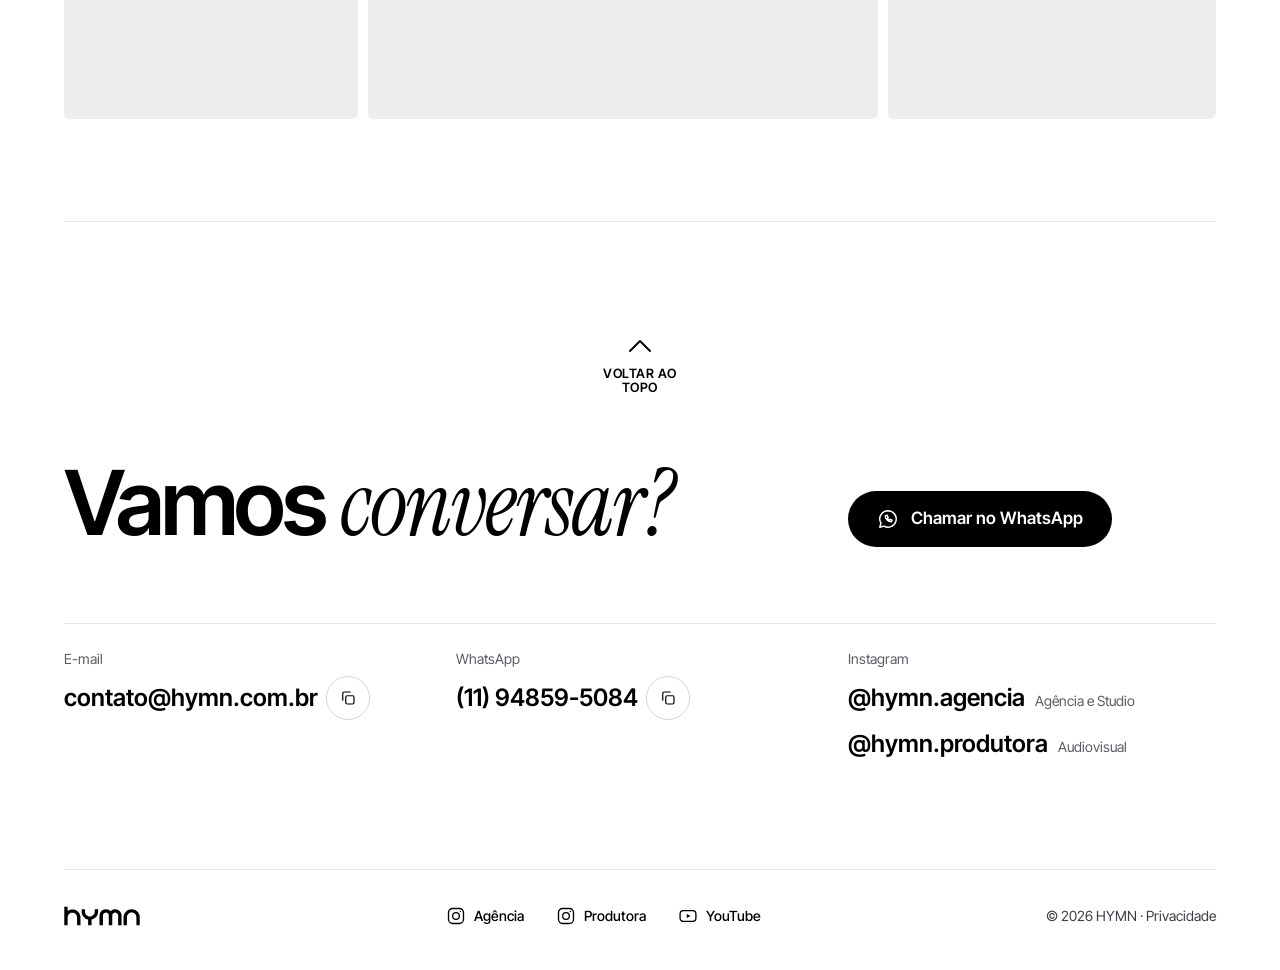
==== commit ec6881a5: "v10: frase "tudo em um só lugar" e sem números em Trabalhos e Clientes Co-Authored-By: Claude Opus 5" ====
--- a/v10/index.html
+++ b/v10/index.html
@@ -155,7 +155,7 @@
 .trilho span::after { content: ""; width: 0.22em; height: 0.22em; border-radius: 50%; background: var(--cor-preto); margin-left: 0.5em; }
 .trilho span:nth-child(even) { font-weight: var(--peso-texto); letter-spacing: -0.01em; }
 .frase3 { padding-block: clamp(96px, 16vw, 200px); background: #FFFFFF; color: var(--cor-preto); color-scheme: only light; }   
-.frase3 p { font: var(--peso-titulo) clamp(2.2rem, 6.4vw, 5.8rem)/1.02 var(--fonte-texto); letter-spacing: -0.04em; max-width: 17ch; }
+.frase3 p { font: var(--peso-titulo) clamp(2.2rem, 6.4vw, 5.8rem)/1.02 var(--fonte-texto); letter-spacing: -0.04em; max-width: 17ch; text-wrap: balance; }   
 .frase3 .p { transition: color 200ms linear; }
 .anima .frase3 .p { color: #CFCFD4; }
 .anima .frase3 .p.is-lida { color: var(--cor-preto); }
@@ -334,7 +334,7 @@
     </div>
   </section>
     <section class="frase3 miolo" id="sobre" aria-label="Sobre a HYMN" data-frase data-tom="claro">
-    <p>Da estratégia ao vídeo final, tudo num só lugar.</p>
+    <p>Da estratégia ao vídeo final, tudo em um só lugar.</p>
   </section>
     <section class="faixa3" aria-label="O que fazemos" data-tom="escuro">
     <p class="sr">Design, ads, SEO, conteúdo, marketing, site, branding, fotos e filmes.</p>
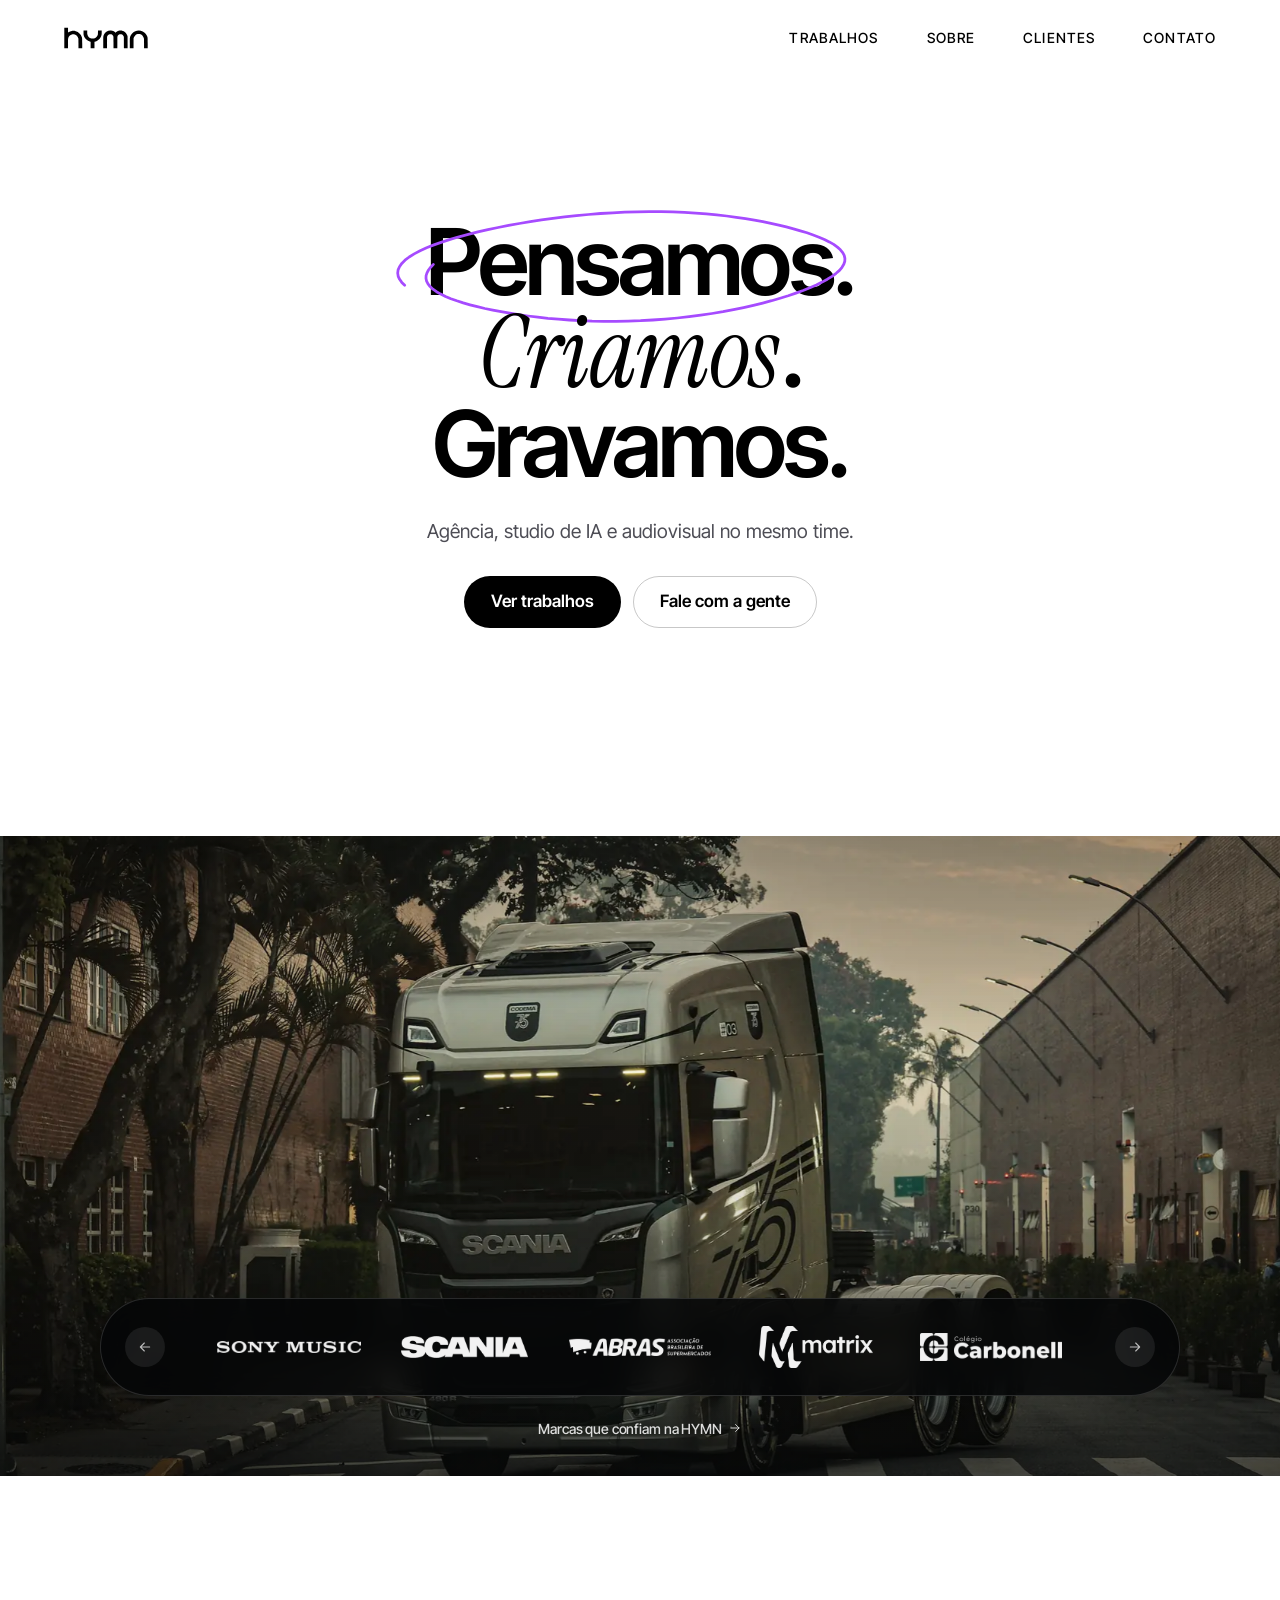
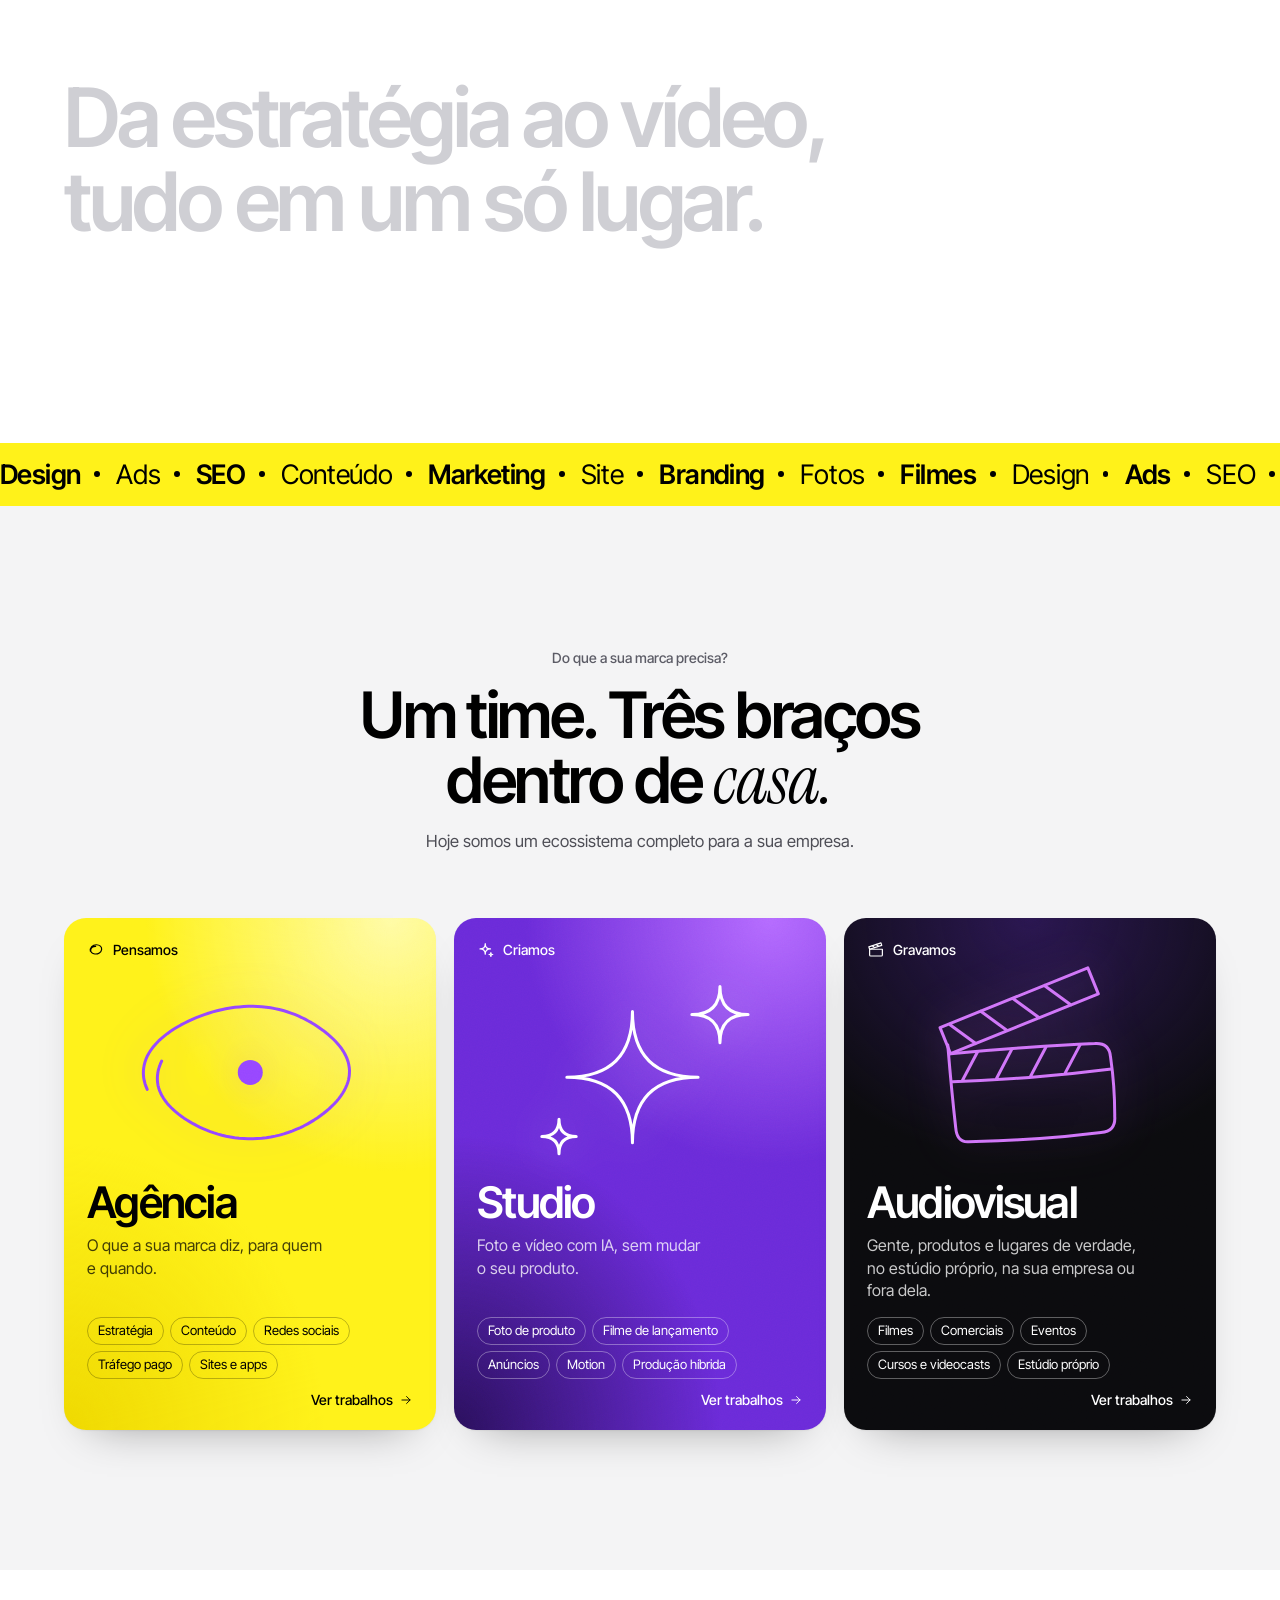
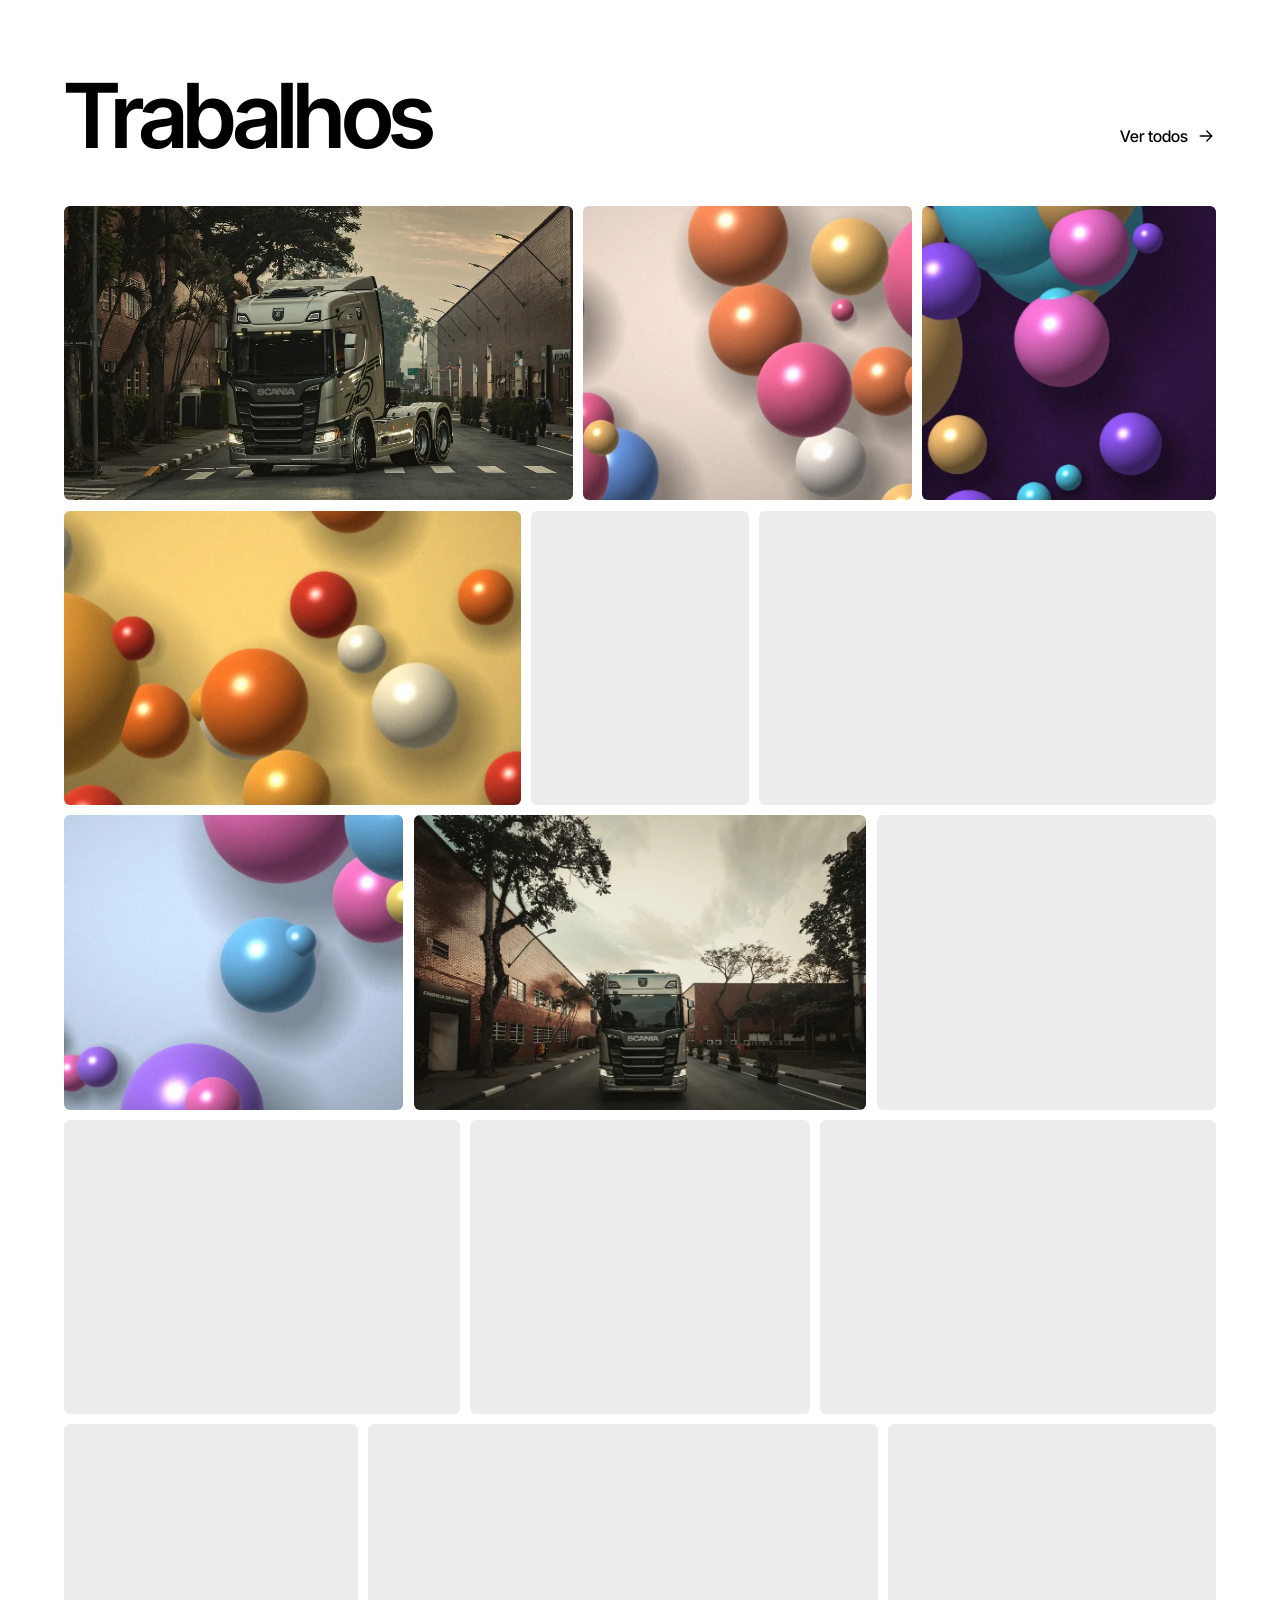
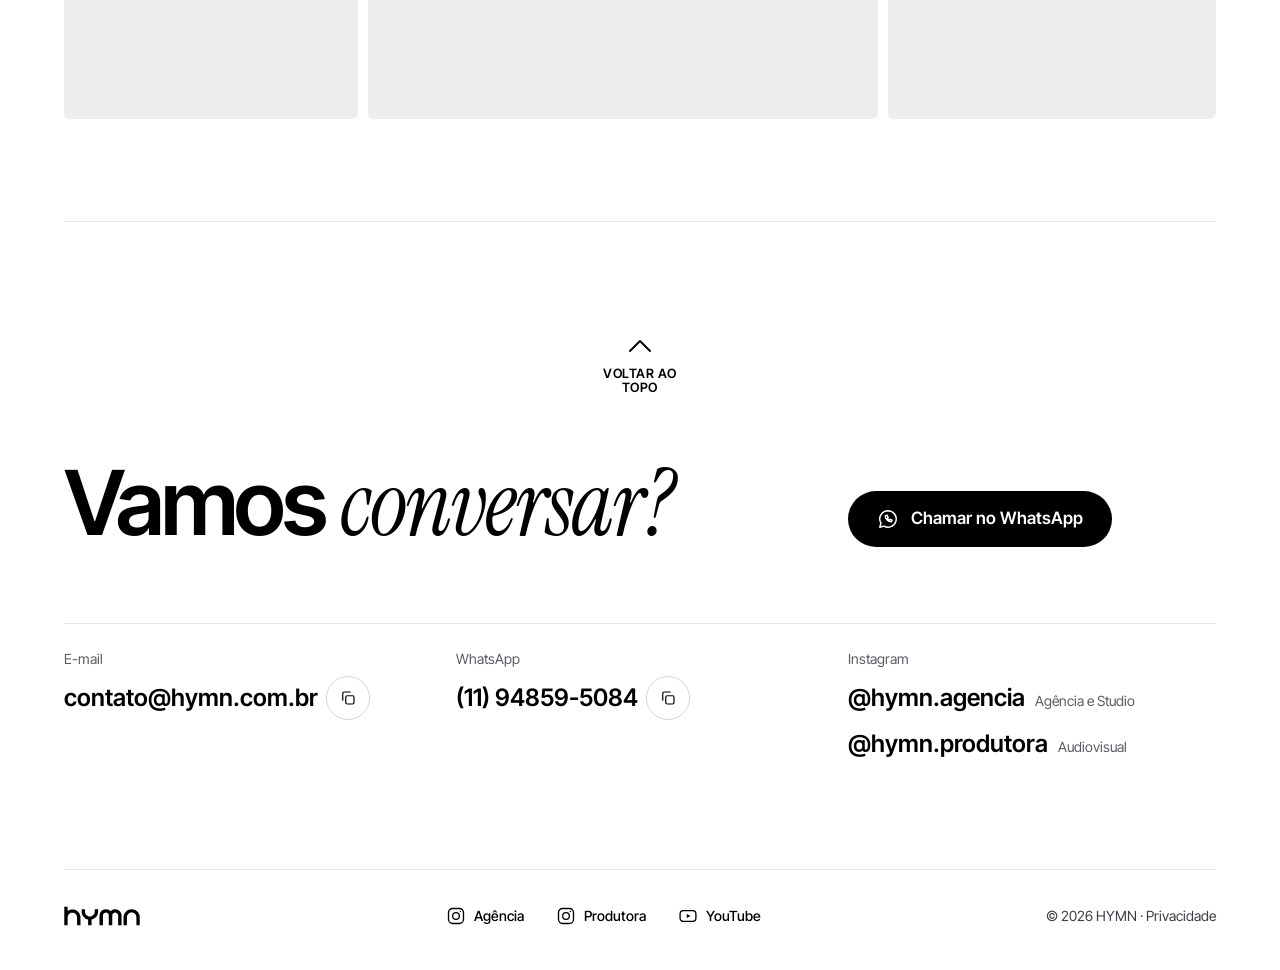
==== commit 09a5c94f: "v10: visor roxo em Gravamos, topo claro na faixa amarela, círculo da Agência animado, Sobre com os t" ====
--- a/v10/index.html
+++ b/v10/index.html
@@ -38,6 +38,16 @@
 .risco3 { position: absolute; left: 0; top: 0; overflow: visible; pointer-events: none; fill: none; stroke: var(--pg-roxo-claro); stroke-linecap: round; stroke-linejoin: round; opacity: 0; transition: opacity 160ms ease 320ms; }
 .risco3 path { stroke-dasharray: 1 1; stroke-dashoffset: 1; transition: stroke-dashoffset 320ms cubic-bezier(0.4, 0, 1, 1); }
 .verbo.is-desenhado .risco3 { opacity: 1; transition-delay: 0ms; }
+.verbo[data-verbo="visor"] .risco3 { opacity: 1; transition: none; stroke-linecap: square; stroke-linejoin: miter; }
+.verbo[data-verbo="visor"] .risco3 path { stroke-dasharray: none; stroke-dashoffset: 0; opacity: 0; transform: translate(calc(var(--dx, 0) * var(--fora, 12px)), calc(var(--dy, 0) * var(--fora, 12px))); transition: opacity 120ms ease-out, transform 160ms var(--pg-entrada); }
+.verbo[data-verbo="visor"].is-desenhado .risco3 path { opacity: 1; transform: none; transition: opacity 180ms ease-out, transform 280ms var(--pg-entrada); }
+.verbo[data-verbo="visor"] .risco3 path:nth-child(1) { --dx: -1; --dy: -1; }
+.verbo[data-verbo="visor"] .risco3 path:nth-child(2) { --dx: 1; --dy: -1; }
+.verbo[data-verbo="visor"] .risco3 path:nth-child(3) { --dx: 1; --dy: 1; }
+.verbo[data-verbo="visor"] .risco3 path:nth-child(4) { --dx: -1; --dy: 1; }
+@media (prefers-reduced-motion: reduce) {
+  .verbo[data-verbo="visor"] .risco3 path { transform: none; }   
+}
 .verbo.is-desenhado .risco3 path { stroke-dashoffset: 0; transition: stroke-dashoffset 760ms var(--pg-entrada) calc(var(--i, 0) * var(--passo, 110ms)); }
 .verbo[data-verbo="grava"] { --passo: 90ms; --abre: -20deg; --abre-loop: -8deg; }
 .verbo[data-verbo="grava"] .risco3 path:last-child { transform-box: fill-box; transform-origin: 2.57% 100%; transform: rotate(var(--abre)); transition: stroke-dashoffset 320ms cubic-bezier(0.4, 0, 1, 1), transform 0s linear 480ms; }
@@ -56,6 +66,7 @@
   92%, 100% { rotate: 0deg; }
 }
 html:not(.anima) .risco3, html:not(.anima) .risco3 path { transition: none !important; }
+html:not(.anima) .verbo[data-verbo="visor"] .risco3 path { transition: opacity 160ms ease !important; }   
 .marcas3 h2 a { display: inline-flex; align-items: center; gap: 6px; min-height: 32px; }
 .marcas3 h2 a .ic { width: 14px; height: 14px; transition: transform var(--dur-media) var(--pg-entrada); }
 .marcas3 h2 a:hover .ic { transform: translateX(3px); }
@@ -122,12 +133,24 @@
   12.5%, 18% { rotate: 0deg; animation-timing-function: cubic-bezier(0.65, 0, 0.35, 1); }
   33%, 100% { rotate: var(--abre); }
 }
+.anima .cartao3--agencia.is-desenhado .arte3 path { animation: circula3 3400ms linear 1300ms infinite; }
+.anima .cartao3--agencia.is-desenhado .arte3 .ponto3 { animation: acusa3 3400ms linear 1300ms infinite; }
+@keyframes circula3 {
+  0%, 24% { stroke-dashoffset: 0; animation-timing-function: cubic-bezier(0.4, 0, 0.5, 0); }   
+  40% { stroke-dashoffset: -1; animation-timing-function: cubic-bezier(0.23, 1, 0.32, 1); }
+  72%, 100% { stroke-dashoffset: -2; }
+}
+@keyframes acusa3 {
+  0%, 50% { scale: 1; animation-timing-function: cubic-bezier(0.23, 1, 0.32, 1); }   
+  54% { scale: 1.18; animation-timing-function: cubic-bezier(0.45, 0, 0.55, 1); }
+  64%, 100% { scale: 1; }
+}
 @media (prefers-reduced-motion: reduce) {
-  .verbo[data-verbo="grava"] .risco3 path, .cartao3--audiovisual .arte3 path { animation: none !important; }
+  .verbo[data-verbo="grava"] .risco3 path, .cartao3--audiovisual .arte3 path, .cartao3--agencia .arte3 path, .cartao3--agencia .arte3 .ponto3 { animation: none !important; }
 }
 .anima .cartao3--studio.is-desenhado .arte3 path { animation: brilha3 2600ms ease-in-out calc(1500ms + var(--i) * 700ms) infinite; }
 @keyframes brilha3 { 50% { transform: scale(0.84) rotate(8deg); } }
-.cartao3:not(.is-visivel) .arte3 path { animation-play-state: paused !important; }
+.cartao3:not(.is-visivel) .arte3 path, .cartao3:not(.is-visivel) .arte3 .ponto3 { animation-play-state: paused !important; }
 .corpo-br h3 { font: var(--peso-titulo) clamp(2.2rem, 3.4vw, 3.1rem)/1 var(--fonte-texto); letter-spacing: -0.04em; }
 .corpo-br h3 a::after { content: ""; position: absolute; inset: 0; border-radius: inherit; }
 .corpo-br p { margin-top: 10px; font-size: 16px; line-height: 1.4; color: var(--tinta-2); max-width: 32ch; text-wrap: pretty; }
@@ -288,7 +311,7 @@
       <h1 class="titulo3" data-titulo>
         <span class="linha" style="--n:0"><span><span class="verbo" data-verbo="pensa">Pensamos</span>.</span></span>
         <span class="linha" style="--n:1"><span><span class="verbo" data-verbo="cria"><em>Criamos</em></span>.</span></span>
-                <span class="linha" style="--n:2"><span><span class="verbo">Gravamos</span>.</span></span>
+                <span class="linha" style="--n:2"><span><span class="verbo" data-verbo="visor">Gravamos</span>.</span></span>
       </h1>
       <p class="apoio3">Agência, studio de IA e audiovisual no mesmo time.</p>
       <div class="acoes3">
@@ -334,9 +357,9 @@
     </div>
   </section>
     <section class="frase3 miolo" id="sobre" aria-label="Sobre a HYMN" data-frase data-tom="claro">
-    <p>Da estratégia ao vídeo final, tudo em um só lugar.</p>
+    <p>Da estratégia ao vídeo, tudo em um só lugar.</p>
   </section>
-    <section class="faixa3" aria-label="O que fazemos" data-tom="escuro">
+      <section class="faixa3" aria-label="O que fazemos" data-tom="claro">
     <p class="sr">Design, ads, SEO, conteúdo, marketing, site, branding, fotos e filmes.</p>
     <div class="trilho" aria-hidden="true" data-trilho>
       <span>Design</span><span>Ads</span><span>SEO</span><span>Conteúdo</span><span>Marketing</span><span>Site</span><span>Branding</span><span>Fotos</span><span>Filmes</span><span>Design</span><span>Ads</span><span>SEO</span><span>Conteúdo</span><span>Marketing</span><span>Site</span><span>Branding</span><span>Fotos</span><span>Filmes</span>
@@ -364,7 +387,7 @@
         <p class="rot-br"><svg viewBox="0 0 24 24" aria-hidden="true"><path d="M11 3.5Q11 10.5 18 10.5Q11 10.5 11 17.5Q11 10.5 4 10.5Q11 10.5 11 3.5Z"/><path d="M18.5 15.5Q18.5 18 21 18Q18.5 18 18.5 20.5Q18.5 18 16 18Q18.5 18 18.5 15.5Z"/></svg>Criamos</p>
         <div class="corpo-br">
           <h3><a href="trabalhos.html#studio">Studio</a></h3>
-          <p>Foto e vídeo com IA, sem mudar o seu produto.</p>
+          <p>Foto e vídeo com IA, sem mudar o&nbsp;seu&nbsp;produto.</p>
           <ul class="tags3" aria-label="O que o Studio faz"><li>Foto de produto</li><li>Filme de lançamento</li><li>Anúncios</li><li>Motion</li><li>Produção híbrida</li></ul>
           <span class="ver3" aria-hidden="true">Ver trabalhos<svg class="ic"><use href="#i-seta"/></svg></span>
         </div>
@@ -538,8 +561,28 @@
         haste += ' M' + p(a, 0) + ' L' + p(a - k, -t);
       }
       return [corpo, faixa, haste];
+    },
+    visor: function (W, H, F, v) {   // cantos de visor de câmera (referência e-frames, sem o REC): enquadram "Gravamos." com folga, ponto final dentro do quadro
+      var L = v.parentElement.offsetWidth, g = glifo(v, H);   // largura da palavra com o ponto; topo das letras e linha de base, medidos na fonte real
+      var x0 = -F * 0.26, x1 = L + F * 0.2, y0 = g.topo - F * 0.15, y1 = g.base + F * 0.15;   // à direita o ponto já dá respiro
+      var bx = F * 0.3, by = Math.min(F * 0.22, (y1 - y0) * 0.3);   // braço deitado maior que o de pé, como no visor da referência
+      function n(x) { return x.toFixed(1); }
+      return [
+        'M' + n(x0) + ' ' + n(y0 + by) + ' L' + n(x0) + ' ' + n(y0) + ' L' + n(x0 + bx) + ' ' + n(y0),
+        'M' + n(x1 - bx) + ' ' + n(y0) + ' L' + n(x1) + ' ' + n(y0) + ' L' + n(x1) + ' ' + n(y0 + by),
+        'M' + n(x1) + ' ' + n(y1 - by) + ' L' + n(x1) + ' ' + n(y1) + ' L' + n(x1 - bx) + ' ' + n(y1),
+        'M' + n(x0 + bx) + ' ' + n(y1) + ' L' + n(x0) + ' ' + n(y1) + ' L' + n(x0) + ' ' + n(y1 - by)
+      ];
     }
   };
+  var regua = document.createElement('canvas').getContext('2d');
+  function glifo(el, H) {
+    var cs = getComputedStyle(el), m;
+    try { regua.font = cs.fontStyle + ' ' + cs.fontWeight + ' ' + cs.fontSize + ' ' + cs.fontFamily; m = regua.measureText(el.textContent); } catch (e) { m = null; }
+    if (!m || !m.fontBoundingBoxAscent) return { topo: H * 0.12, base: H * 0.88 };
+    var base = (H - (m.fontBoundingBoxAscent + m.fontBoundingBoxDescent)) / 2 + m.fontBoundingBoxAscent;
+    return { topo: base - m.actualBoundingBoxAscent, base: base + Math.max(0, m.actualBoundingBoxDescent) };
+  }
   function desenha() {
     verbos.forEach(function (v) {
       var W = v.offsetWidth, H = v.offsetHeight, F = parseFloat(getComputedStyle(v).fontSize);
@@ -547,7 +590,8 @@
       var svg = v._svg;
       svg.setAttribute('width', W); svg.setAttribute('height', H); svg.setAttribute('viewBox', '0 0 ' + W + ' ' + H);
       svg.style.strokeWidth = Math.max(1.6, F * 0.03).toFixed(2) + 'px';
-      svg.innerHTML = formas[v.getAttribute('data-verbo')](W, H, F).map(function (d, i) { return '<path pathLength="1" style="--i:' + i + '" d="' + d + '"/>'; }).join('');
+      svg.style.setProperty('--fora', (F * 0.14).toFixed(1) + 'px');   // de onde os cantos do visor partem
+      svg.innerHTML = formas[v.getAttribute('data-verbo')](W, H, F, v).map(function (d, i) { return '<path pathLength="1" style="--i:' + i + '" d="' + d + '"/>'; }).join('');
     });
   }
   var vez = null, abVisivel = true, mouseEm = null;
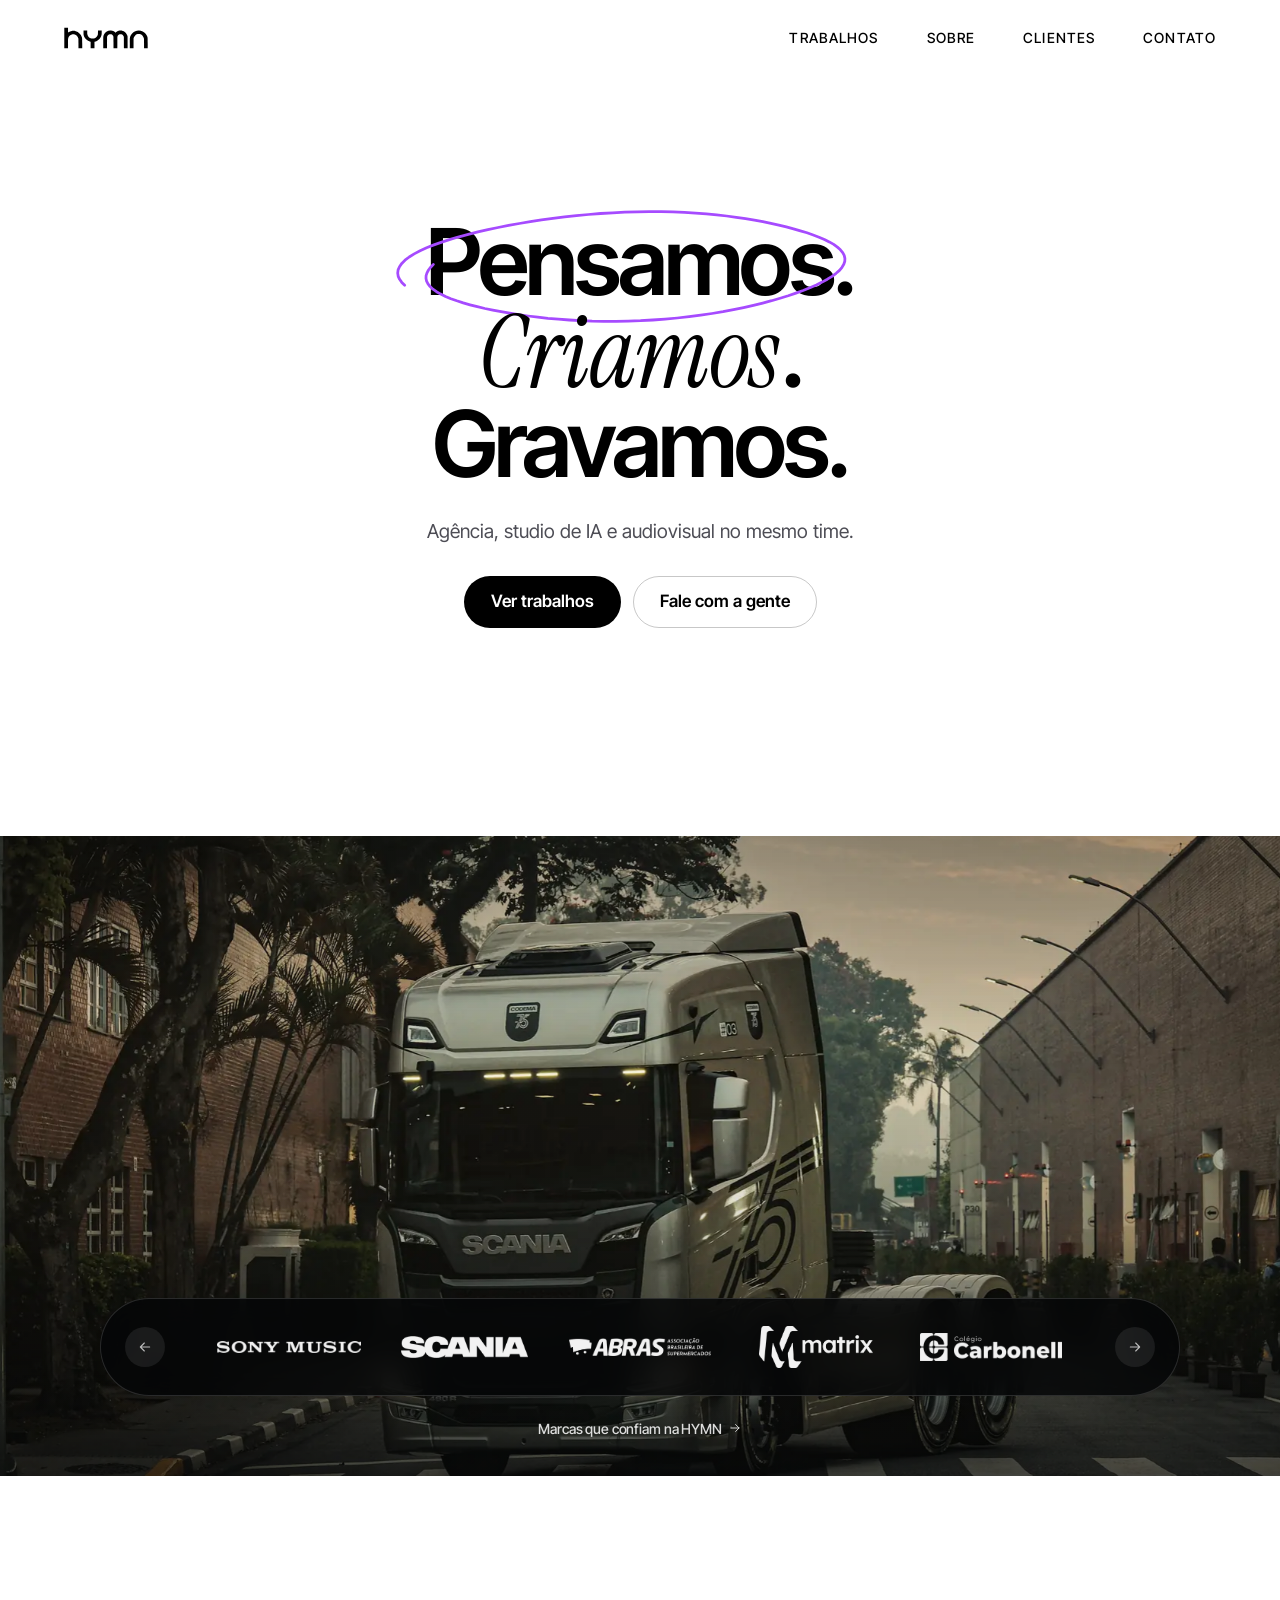
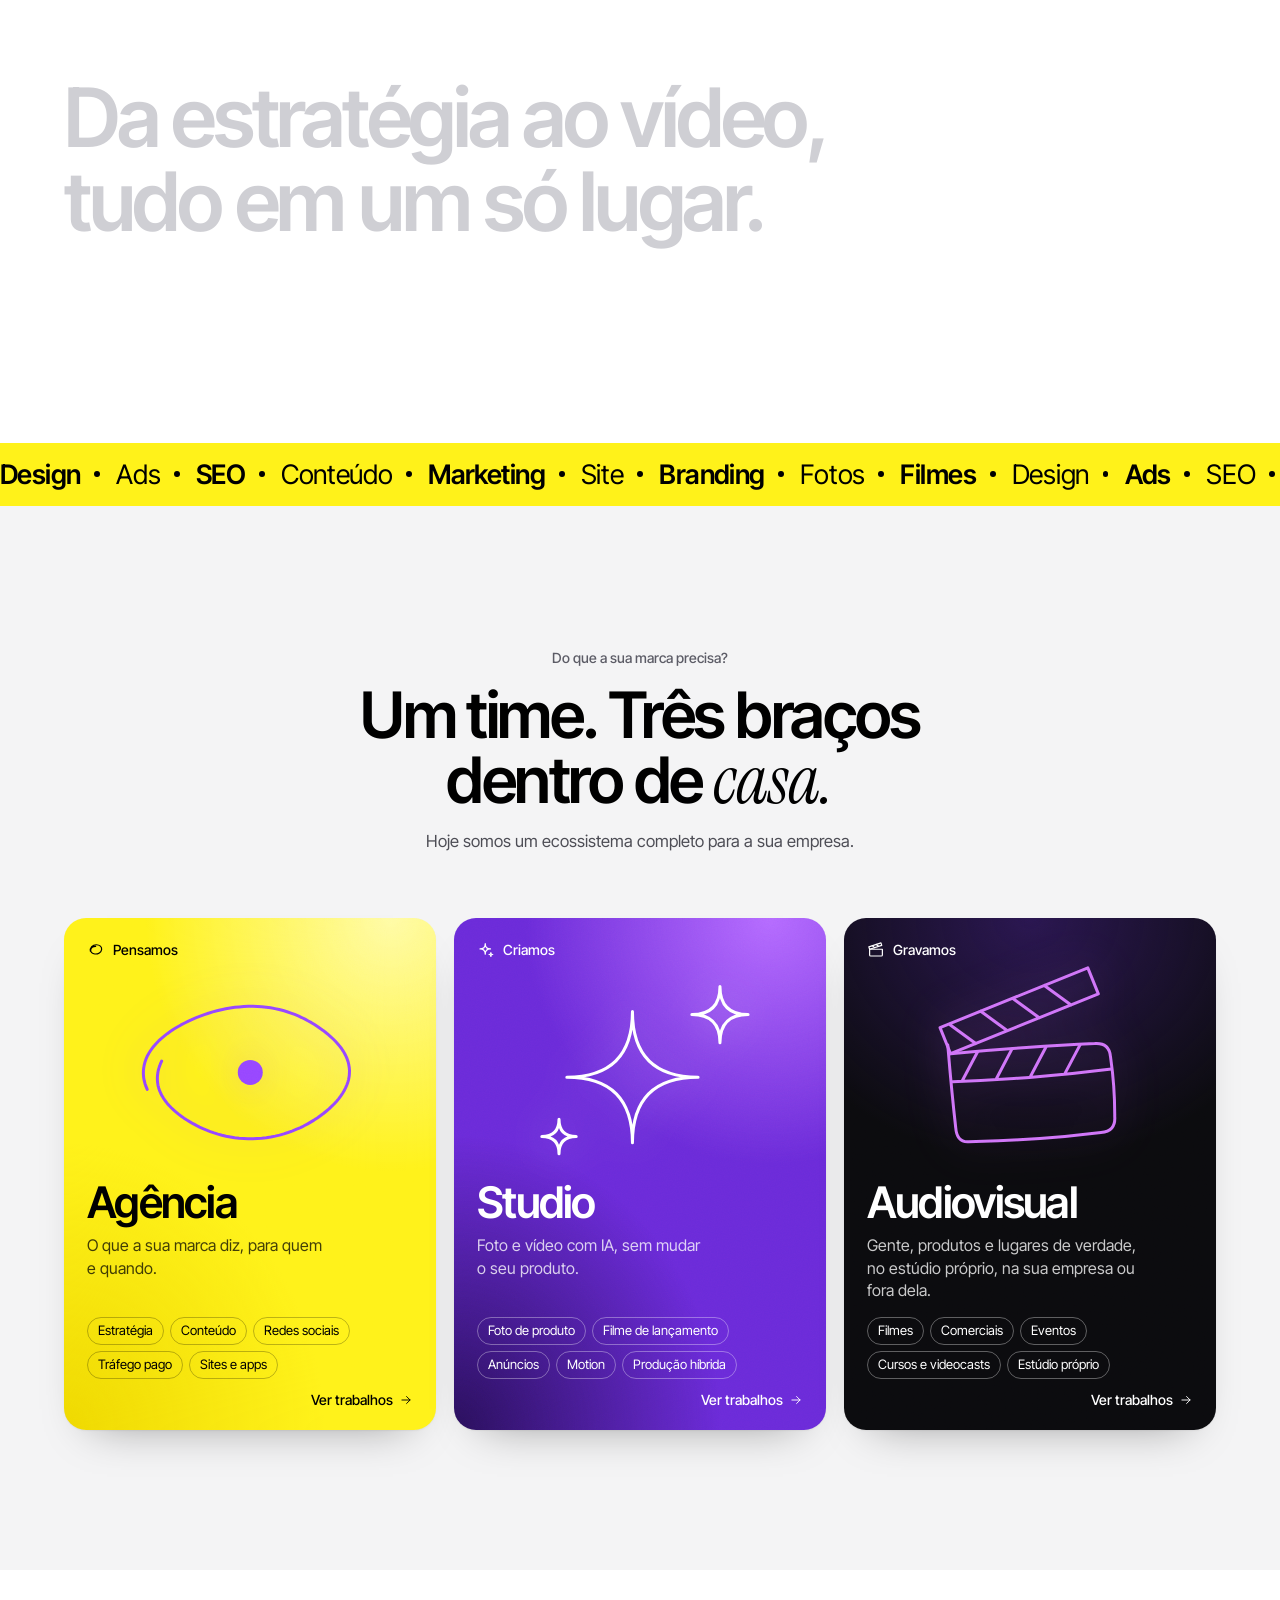
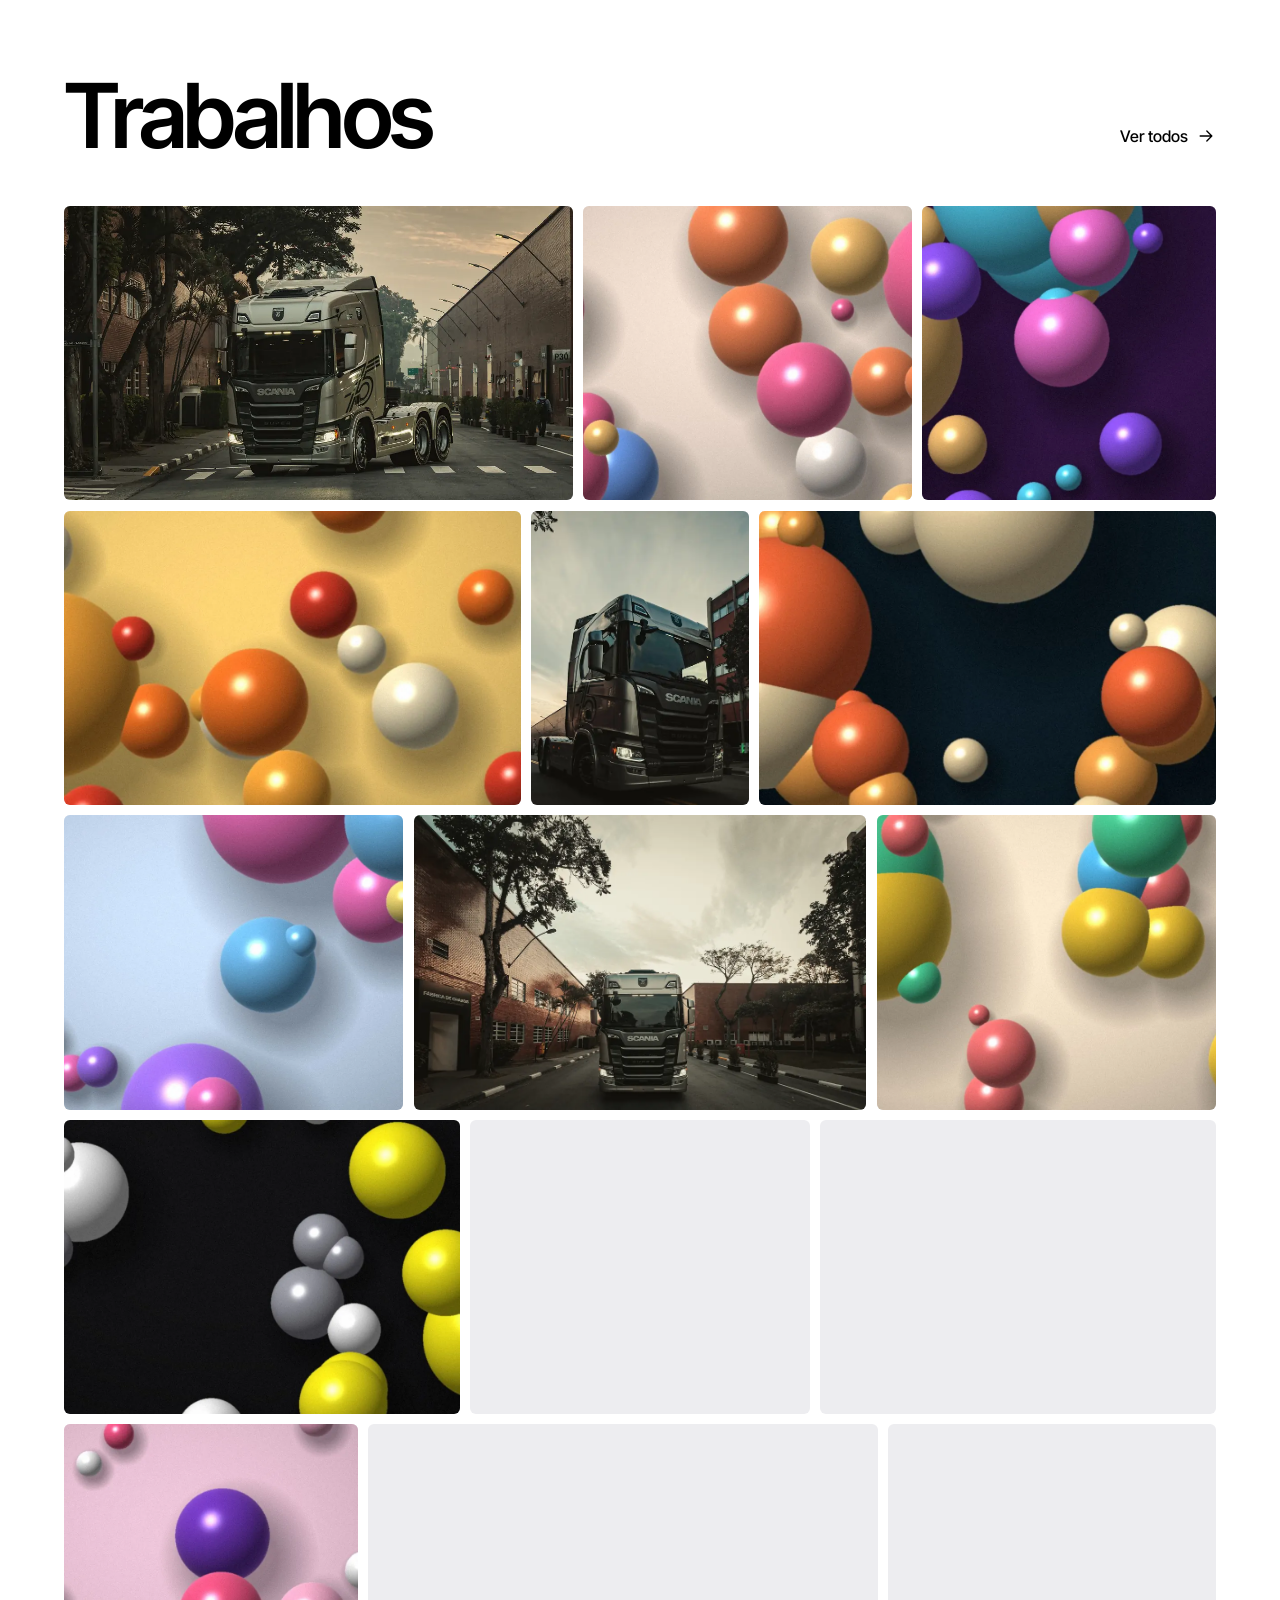
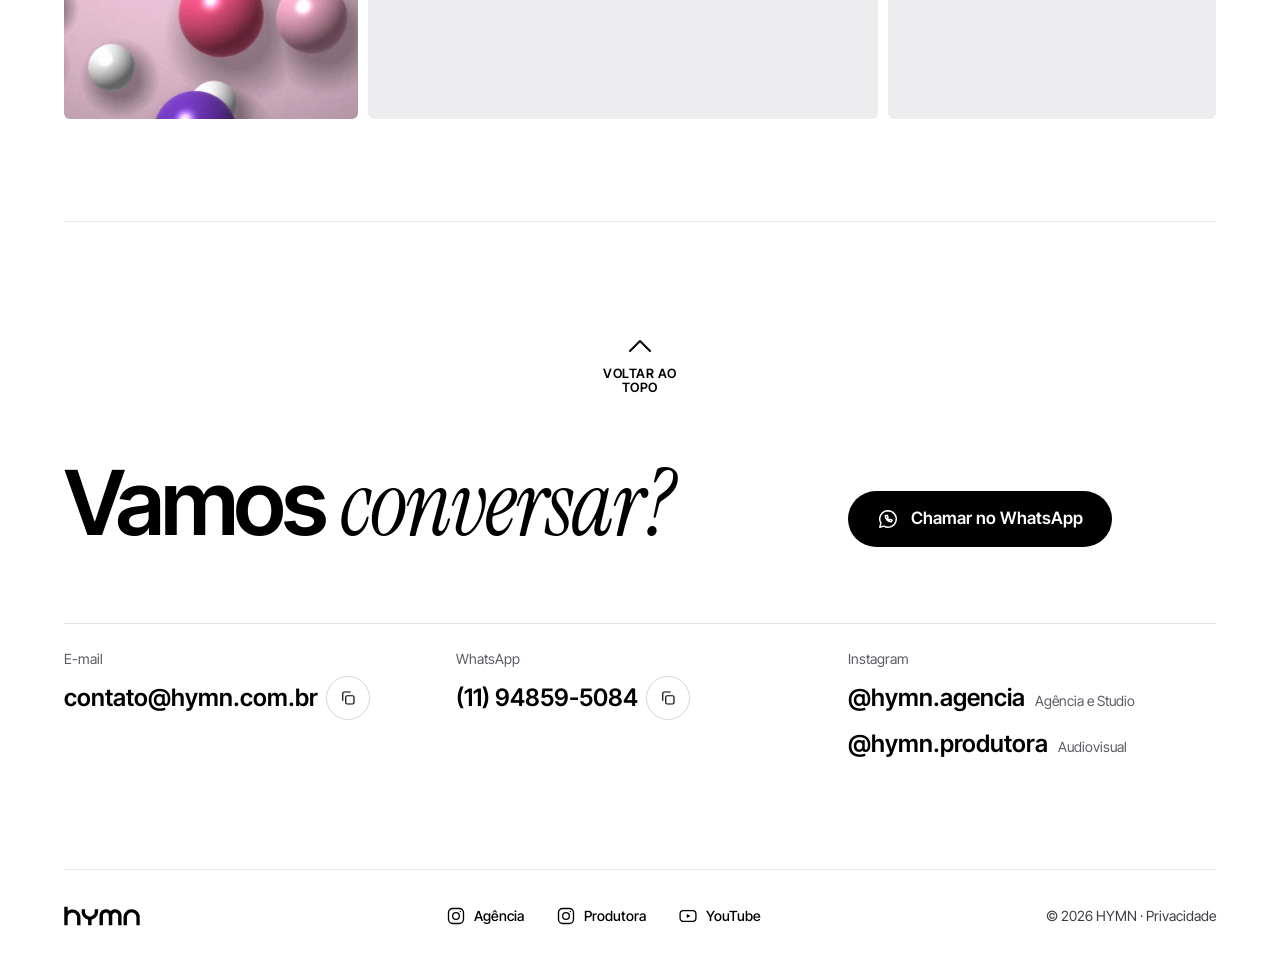
==== commit a24e6648: "v10: visor do Gravamos com dois cantos Co-Authored-By: Claude Fable 5.1 <noreply@anthropic.com> Clau" ====
--- a/v10/index.html
+++ b/v10/index.html
@@ -41,10 +41,8 @@
 .verbo[data-verbo="visor"] .risco3 { opacity: 1; transition: none; stroke-linecap: square; stroke-linejoin: miter; }
 .verbo[data-verbo="visor"] .risco3 path { stroke-dasharray: none; stroke-dashoffset: 0; opacity: 0; transform: translate(calc(var(--dx, 0) * var(--fora, 12px)), calc(var(--dy, 0) * var(--fora, 12px))); transition: opacity 120ms ease-out, transform 160ms var(--pg-entrada); }
 .verbo[data-verbo="visor"].is-desenhado .risco3 path { opacity: 1; transform: none; transition: opacity 180ms ease-out, transform 280ms var(--pg-entrada); }
-.verbo[data-verbo="visor"] .risco3 path:nth-child(1) { --dx: -1; --dy: -1; }
-.verbo[data-verbo="visor"] .risco3 path:nth-child(2) { --dx: 1; --dy: -1; }
-.verbo[data-verbo="visor"] .risco3 path:nth-child(3) { --dx: 1; --dy: 1; }
-.verbo[data-verbo="visor"] .risco3 path:nth-child(4) { --dx: -1; --dy: 1; }
+.verbo[data-verbo="visor"] .risco3 path:nth-child(1) { --dx: -1; --dy: -1; }   
+.verbo[data-verbo="visor"] .risco3 path:nth-child(2) { --dx: 1; --dy: 1; }     
 @media (prefers-reduced-motion: reduce) {
   .verbo[data-verbo="visor"] .risco3 path { transform: none; }   
 }
@@ -562,16 +560,14 @@
       }
       return [corpo, faixa, haste];
     },
-    visor: function (W, H, F, v) {   // cantos de visor de câmera (referência e-frames, sem o REC): enquadram "Gravamos." com folga, ponto final dentro do quadro
+    visor: function (W, H, F, v) {   // dois cantos de visor de câmera (referência e-frames, sem o REC): enquadram "Gravamos." com folga, ponto final dentro do quadro
       var L = v.parentElement.offsetWidth, g = glifo(v, H);   // largura da palavra com o ponto; topo das letras e linha de base, medidos na fonte real
       var x0 = -F * 0.26, x1 = L + F * 0.2, y0 = g.topo - F * 0.15, y1 = g.base + F * 0.15;   // à direita o ponto já dá respiro
       var bx = F * 0.3, by = Math.min(F * 0.22, (y1 - y0) * 0.3);   // braço deitado maior que o de pé, como no visor da referência
       function n(x) { return x.toFixed(1); }
-      return [
+      return [   // só dois cantos, o de cima à esquerda e o de baixo à direita (Carlos, 02/11 21h11: com os quatro "não ficou legal")
         'M' + n(x0) + ' ' + n(y0 + by) + ' L' + n(x0) + ' ' + n(y0) + ' L' + n(x0 + bx) + ' ' + n(y0),
-        'M' + n(x1 - bx) + ' ' + n(y0) + ' L' + n(x1) + ' ' + n(y0) + ' L' + n(x1) + ' ' + n(y0 + by),
-        'M' + n(x1) + ' ' + n(y1 - by) + ' L' + n(x1) + ' ' + n(y1) + ' L' + n(x1 - bx) + ' ' + n(y1),
-        'M' + n(x0 + bx) + ' ' + n(y1) + ' L' + n(x0) + ' ' + n(y1) + ' L' + n(x0) + ' ' + n(y1 - by)
+        'M' + n(x1) + ' ' + n(y1 - by) + ' L' + n(x1) + ' ' + n(y1) + ' L' + n(x1 - bx) + ' ' + n(y1)
       ];
     }
   };
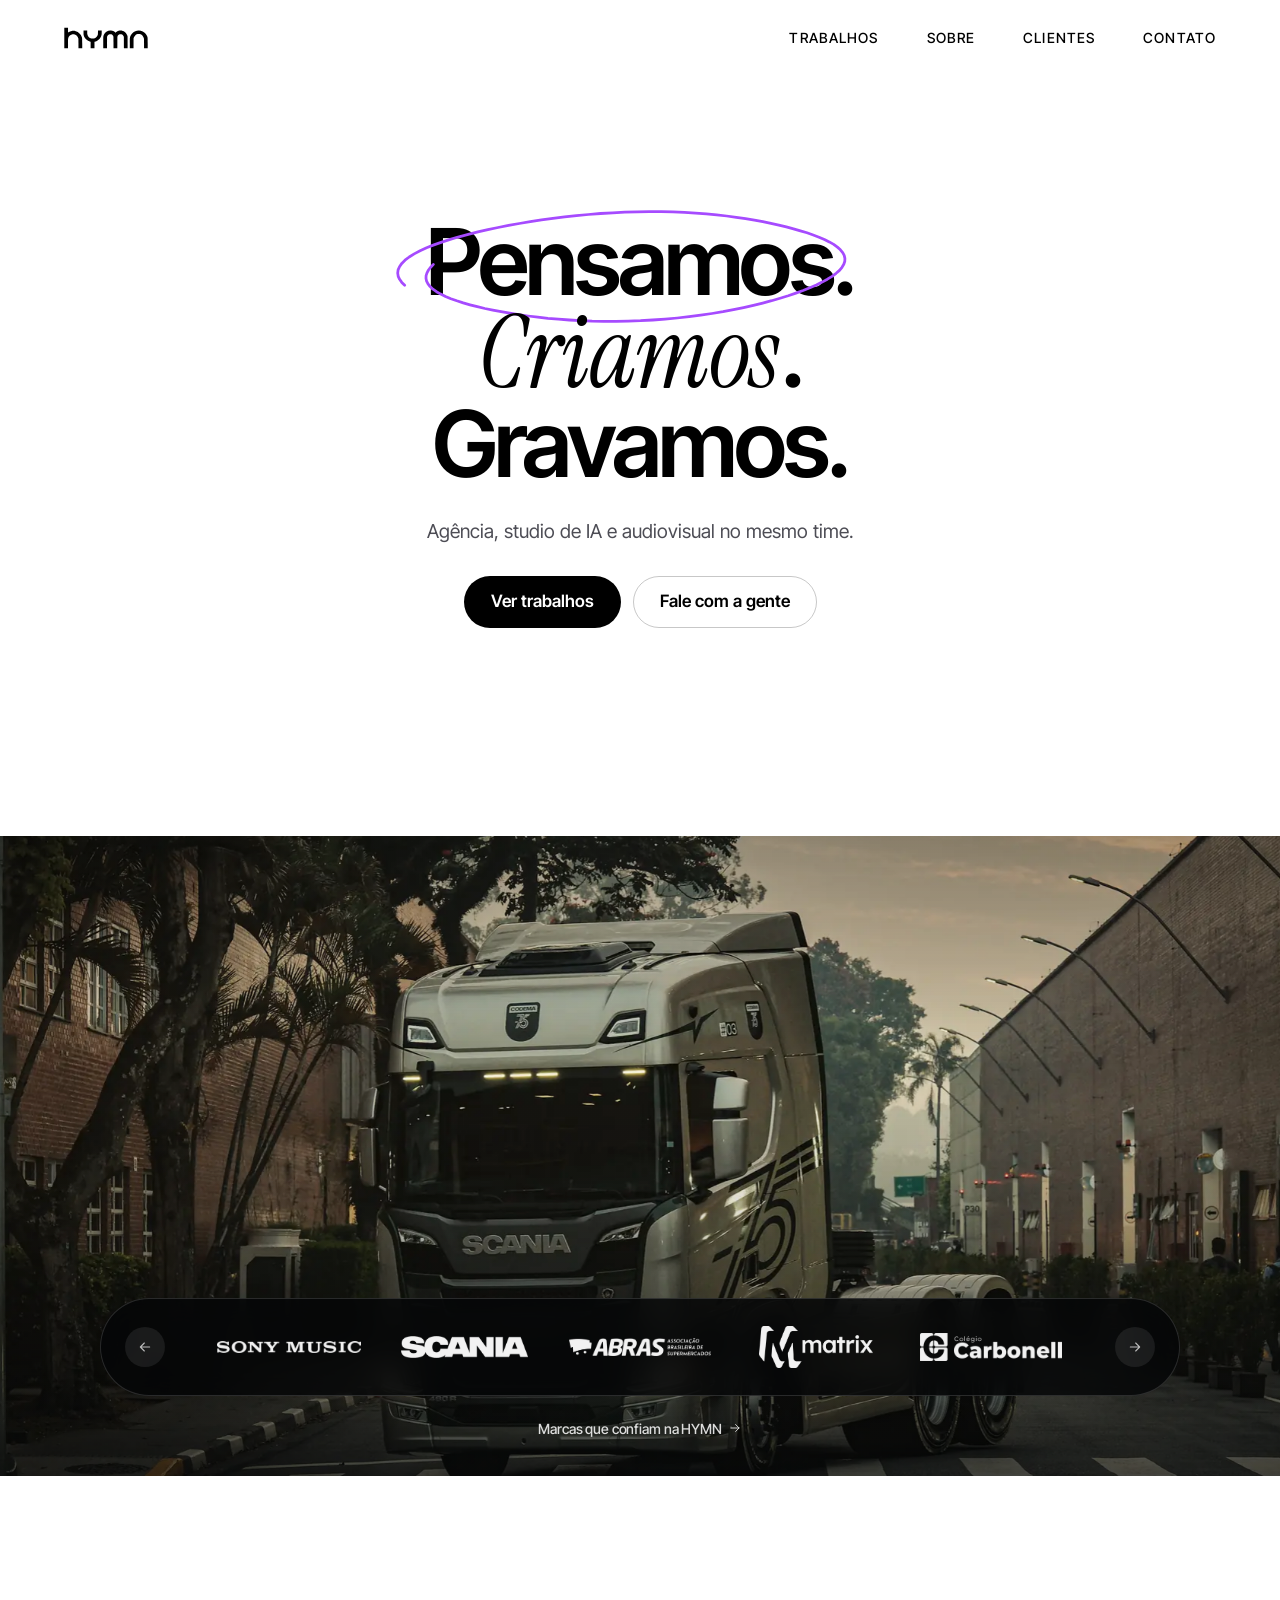
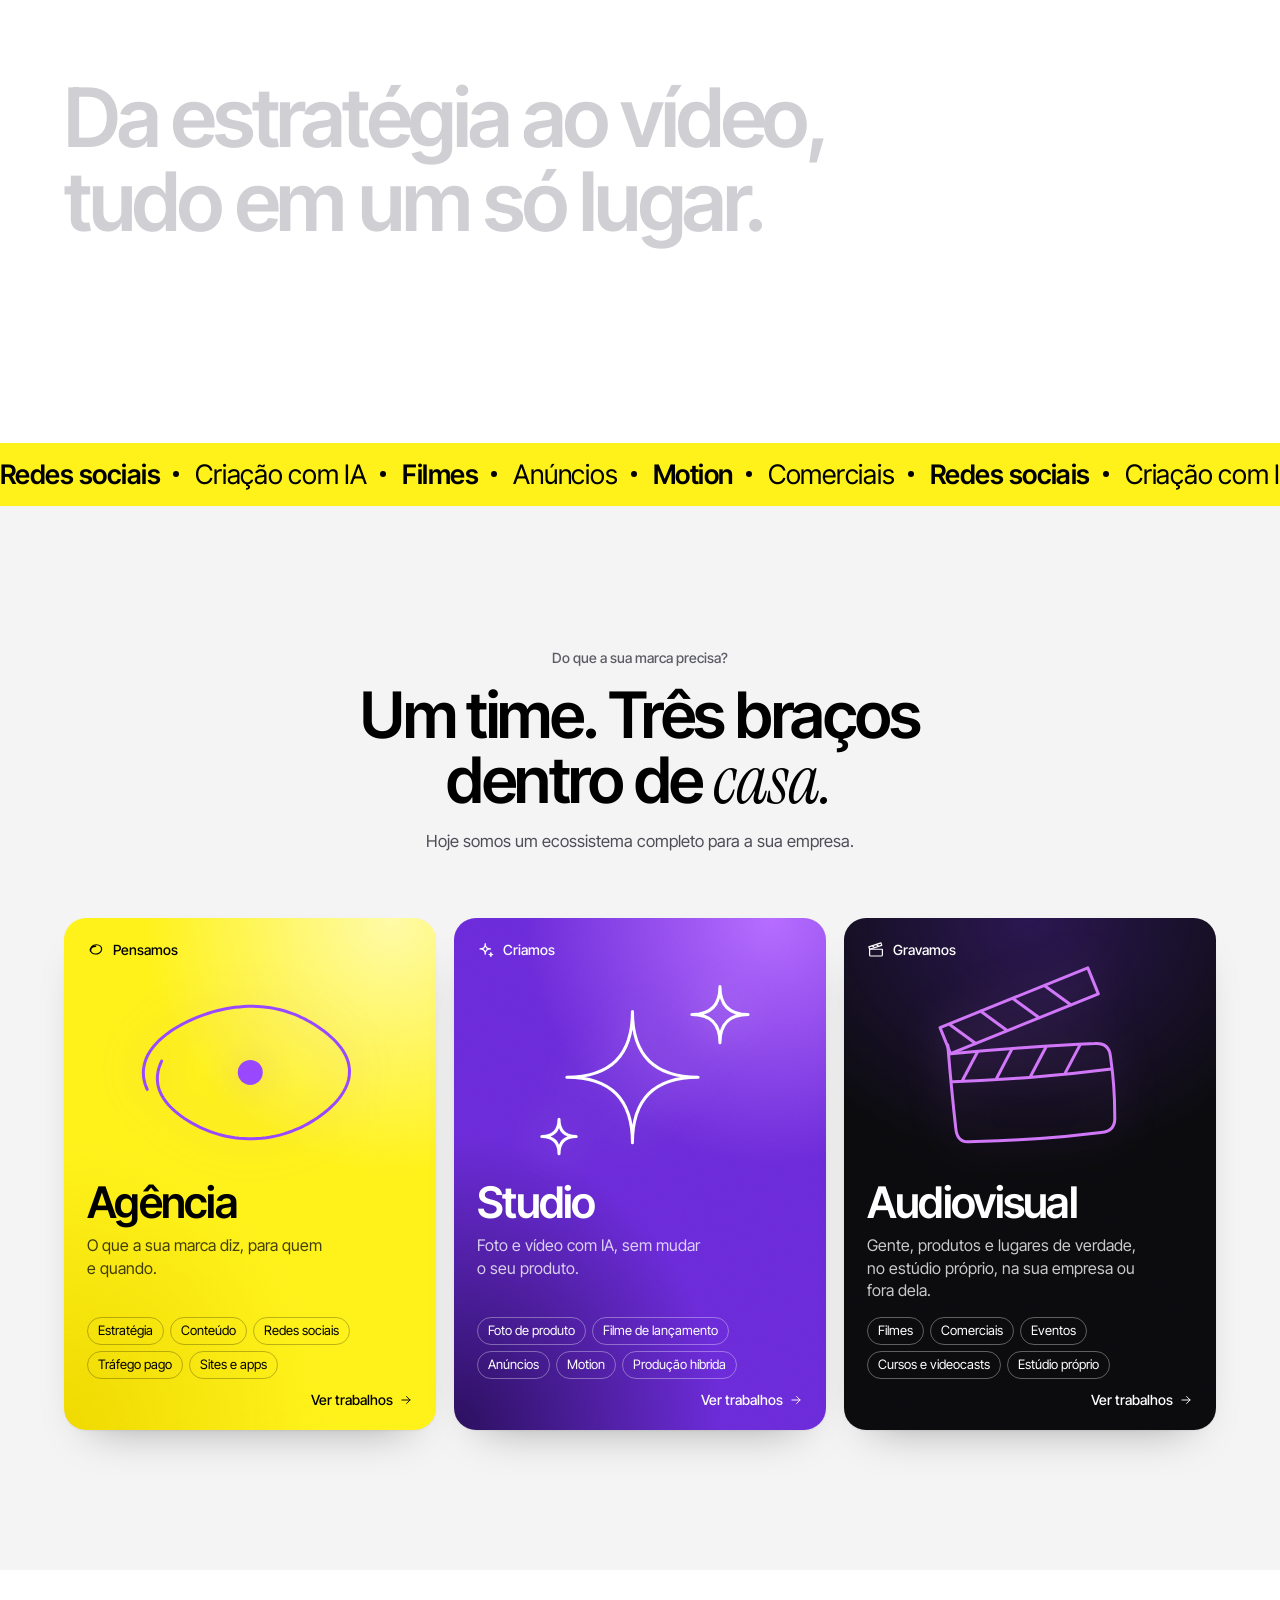
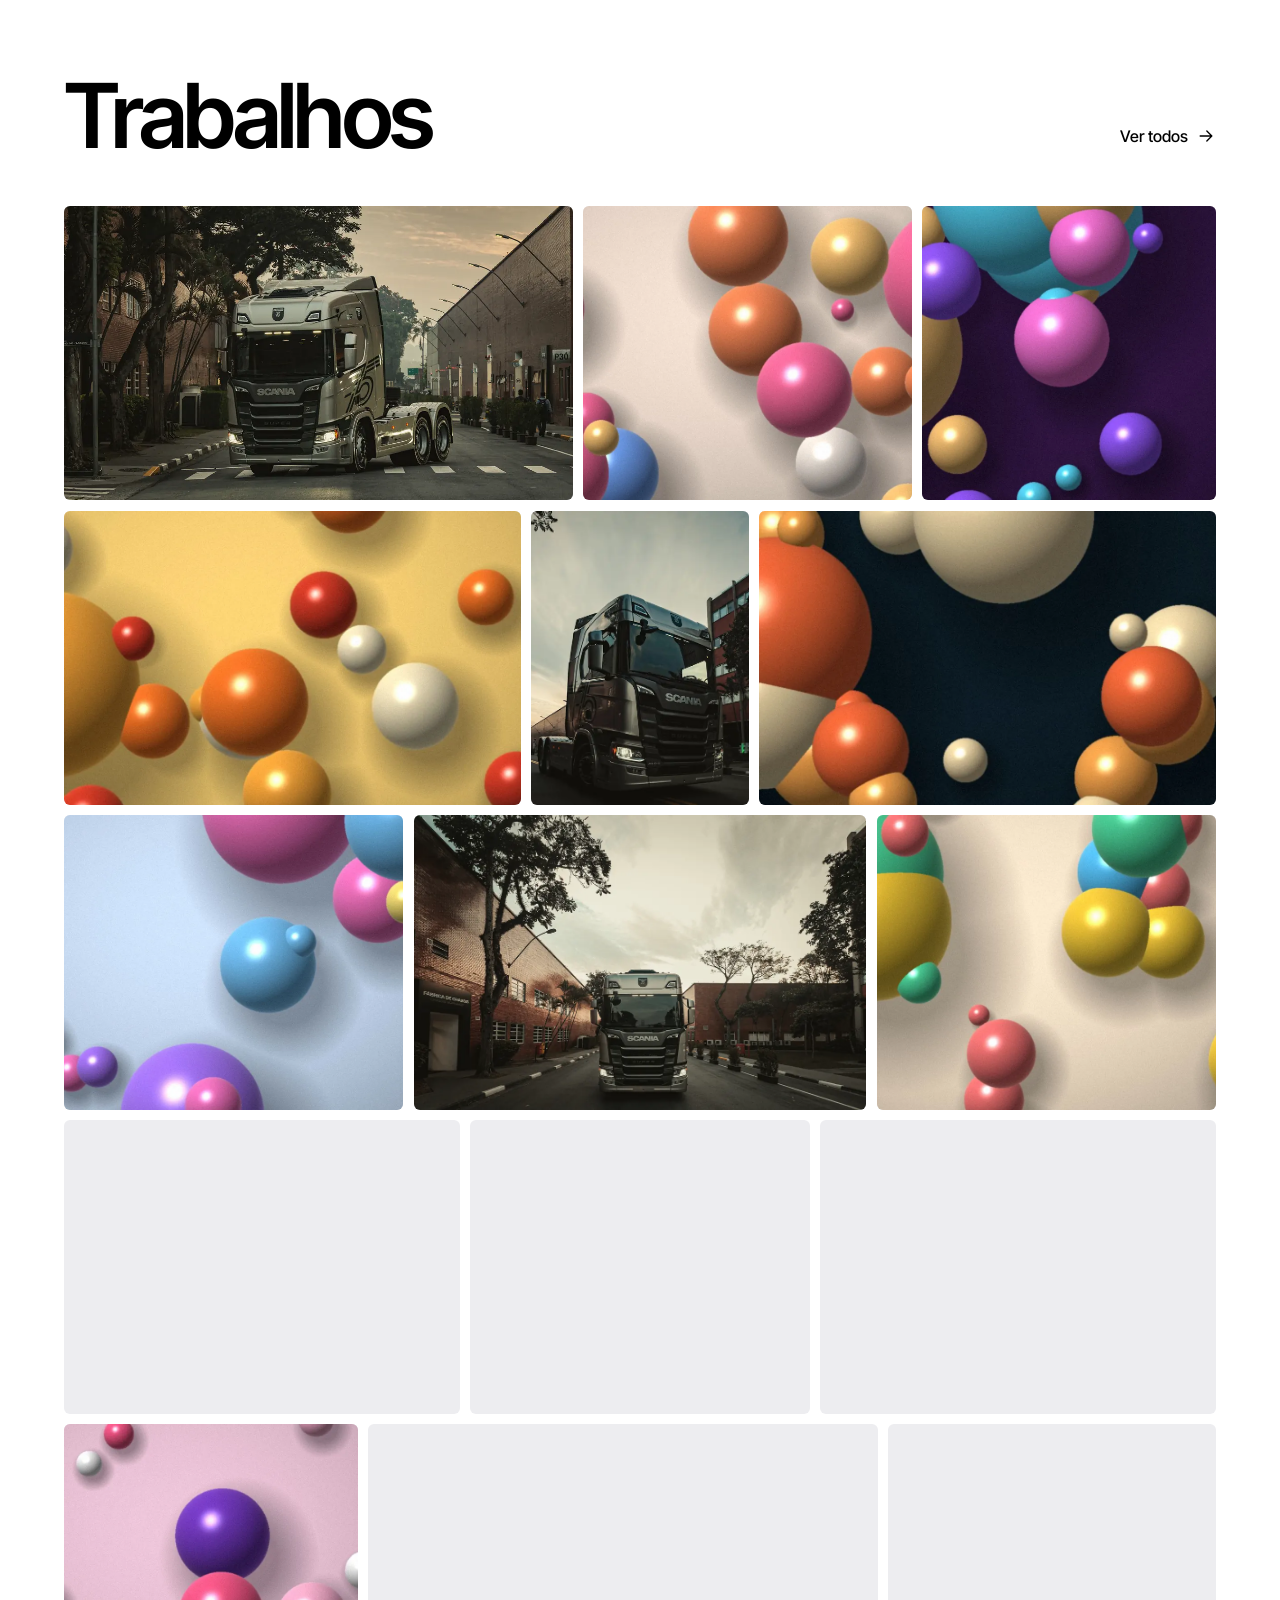
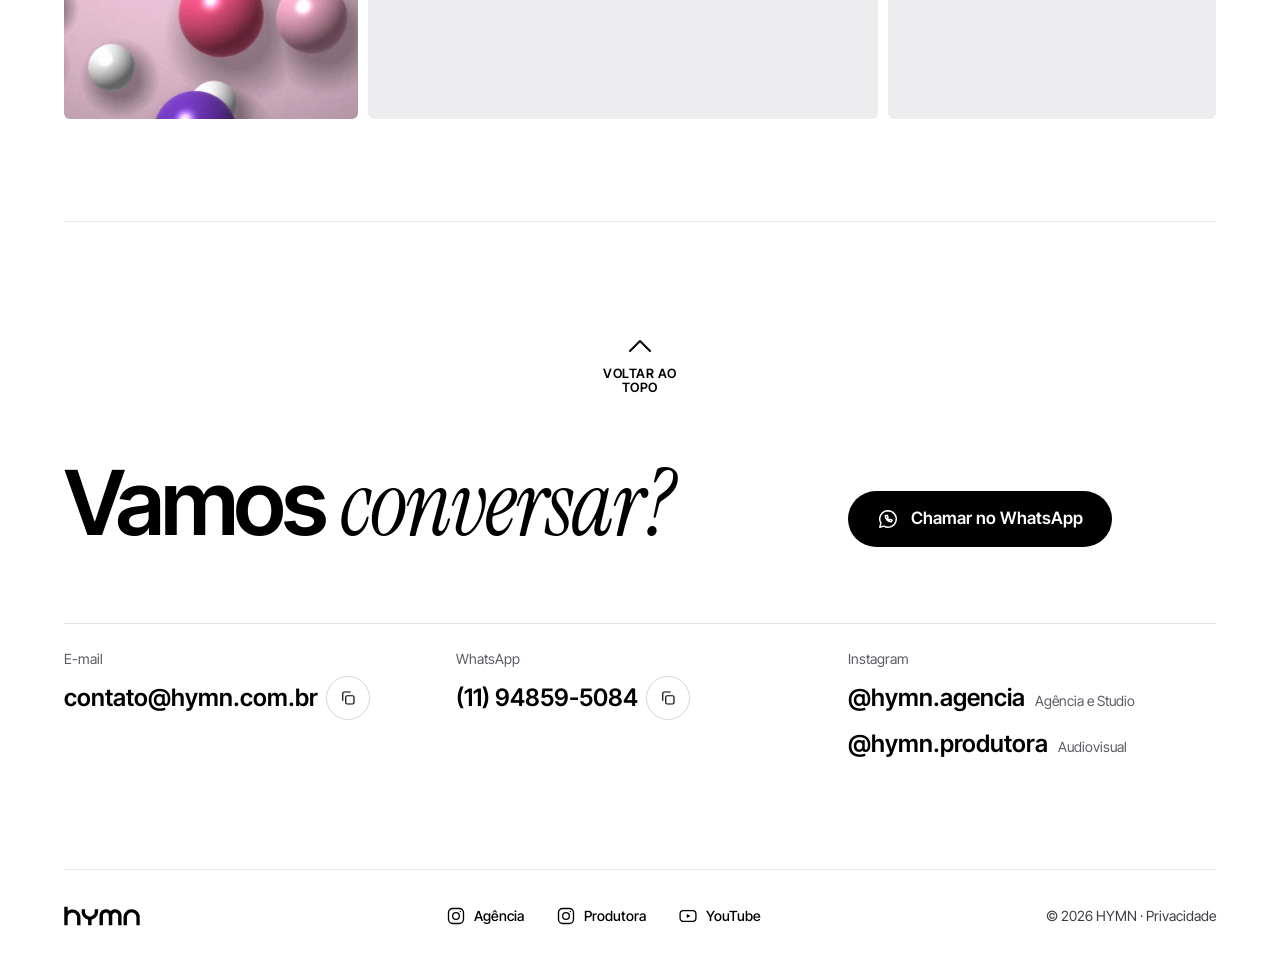
==== commit 70bccbfb: "v10: faixa com os seis nomes escolhidos Co-Authored-By: Claude Fable 5.1 <noreply@anthropic.com> Cla" ====
--- a/v10/index.html
+++ b/v10/index.html
@@ -358,9 +358,9 @@
     <p>Da estratégia ao vídeo, tudo em um só lugar.</p>
   </section>
       <section class="faixa3" aria-label="O que fazemos" data-tom="claro">
-    <p class="sr">Design, ads, SEO, conteúdo, marketing, site, branding, fotos e filmes.</p>
+    <p class="sr">Redes sociais, criação com IA, filmes, anúncios, motion e comerciais.</p>
     <div class="trilho" aria-hidden="true" data-trilho>
-      <span>Design</span><span>Ads</span><span>SEO</span><span>Conteúdo</span><span>Marketing</span><span>Site</span><span>Branding</span><span>Fotos</span><span>Filmes</span><span>Design</span><span>Ads</span><span>SEO</span><span>Conteúdo</span><span>Marketing</span><span>Site</span><span>Branding</span><span>Fotos</span><span>Filmes</span>
+      <span>Redes sociais</span><span>Criação com IA</span><span>Filmes</span><span>Anúncios</span><span>Motion</span><span>Comerciais</span><span>Redes sociais</span><span>Criação com IA</span><span>Filmes</span><span>Anúncios</span><span>Motion</span><span>Comerciais</span>
     </div>
   </section>
     <section class="bracos3 miolo" id="ecossistema" aria-labelledby="t-bracos" data-tom="claro">
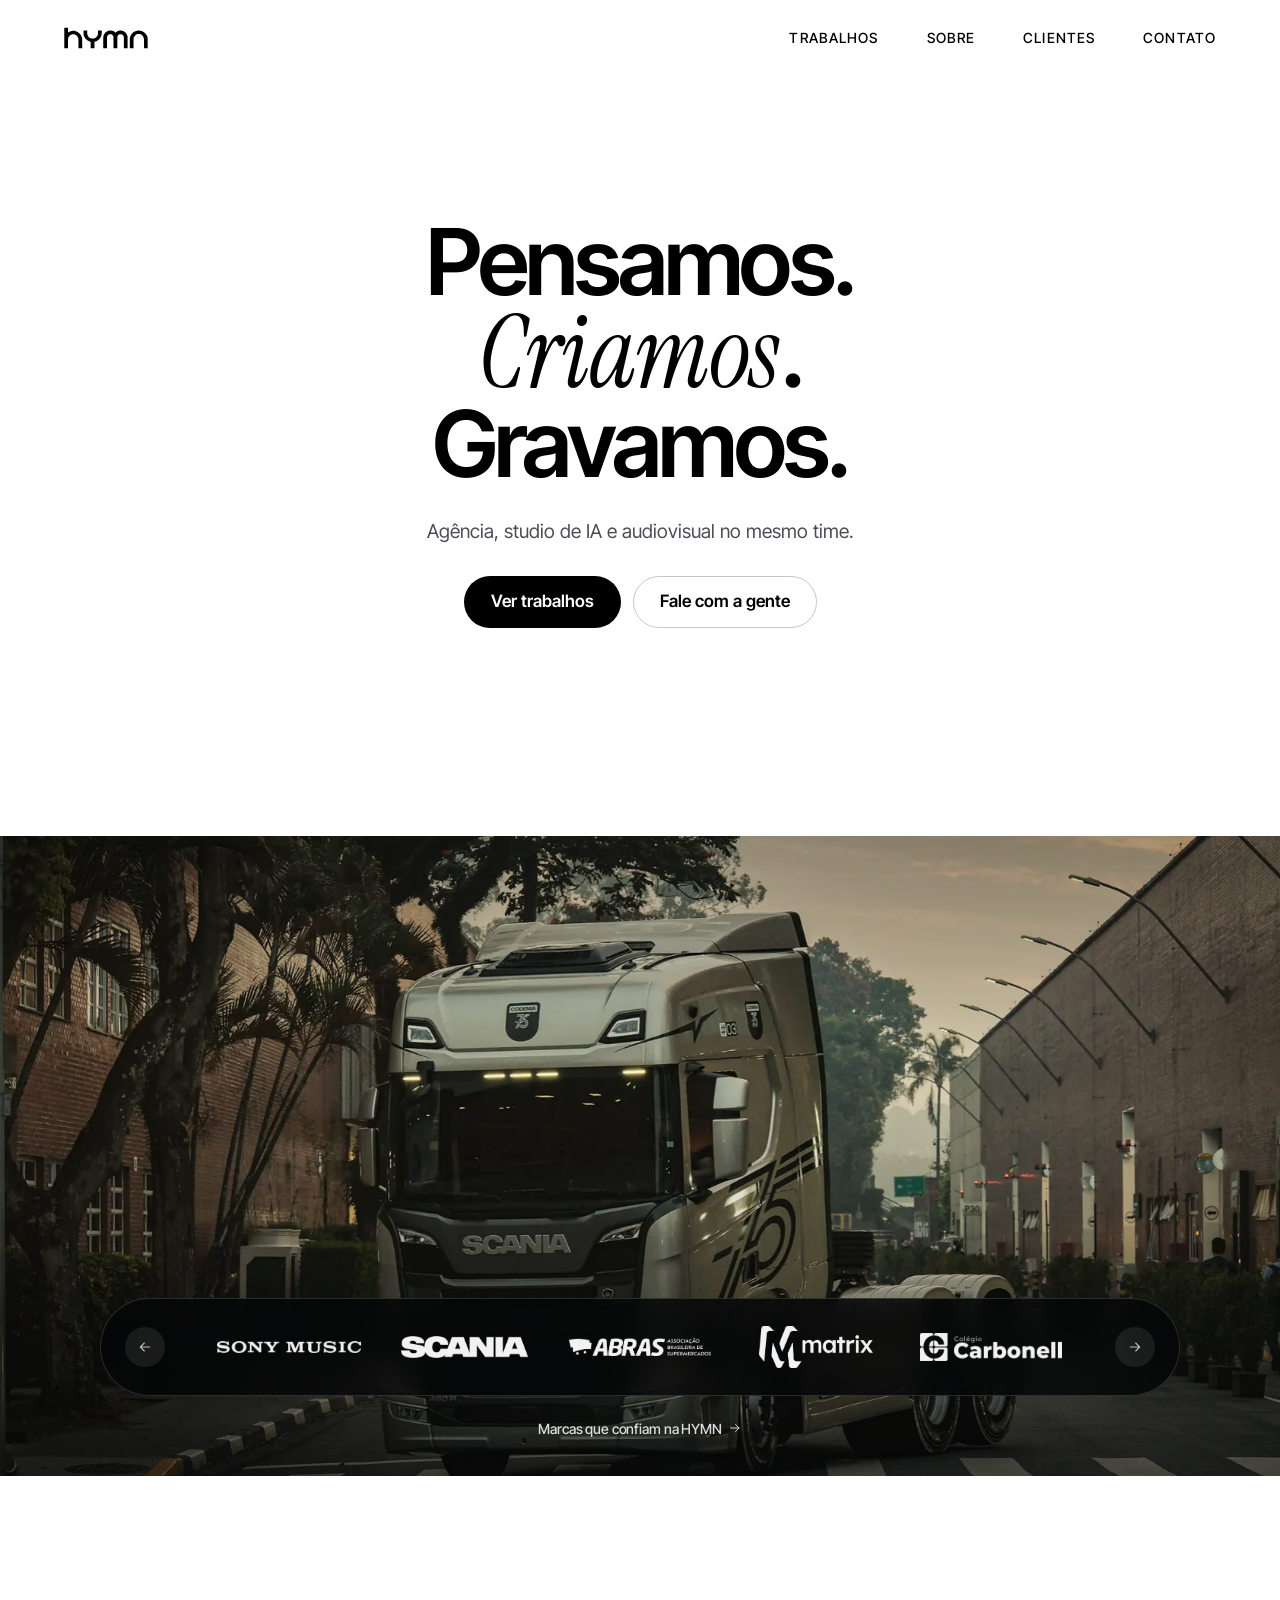
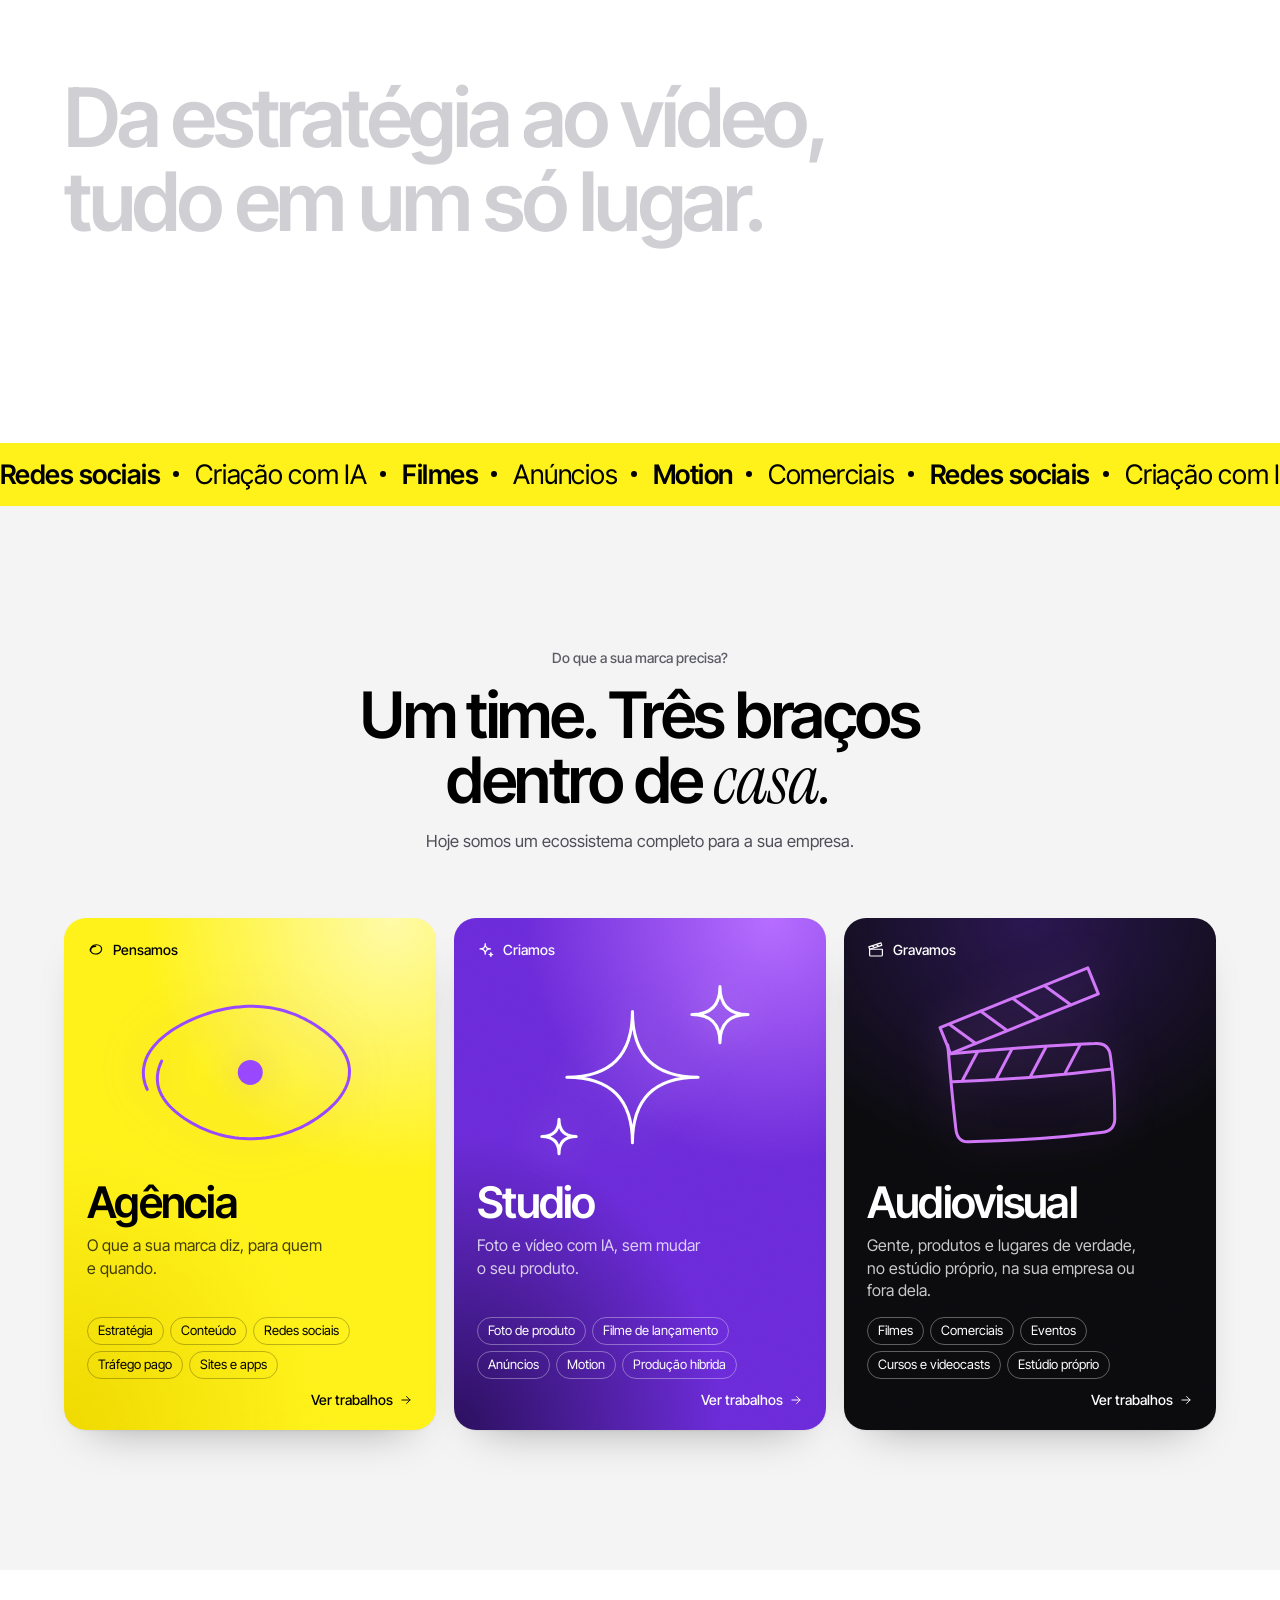
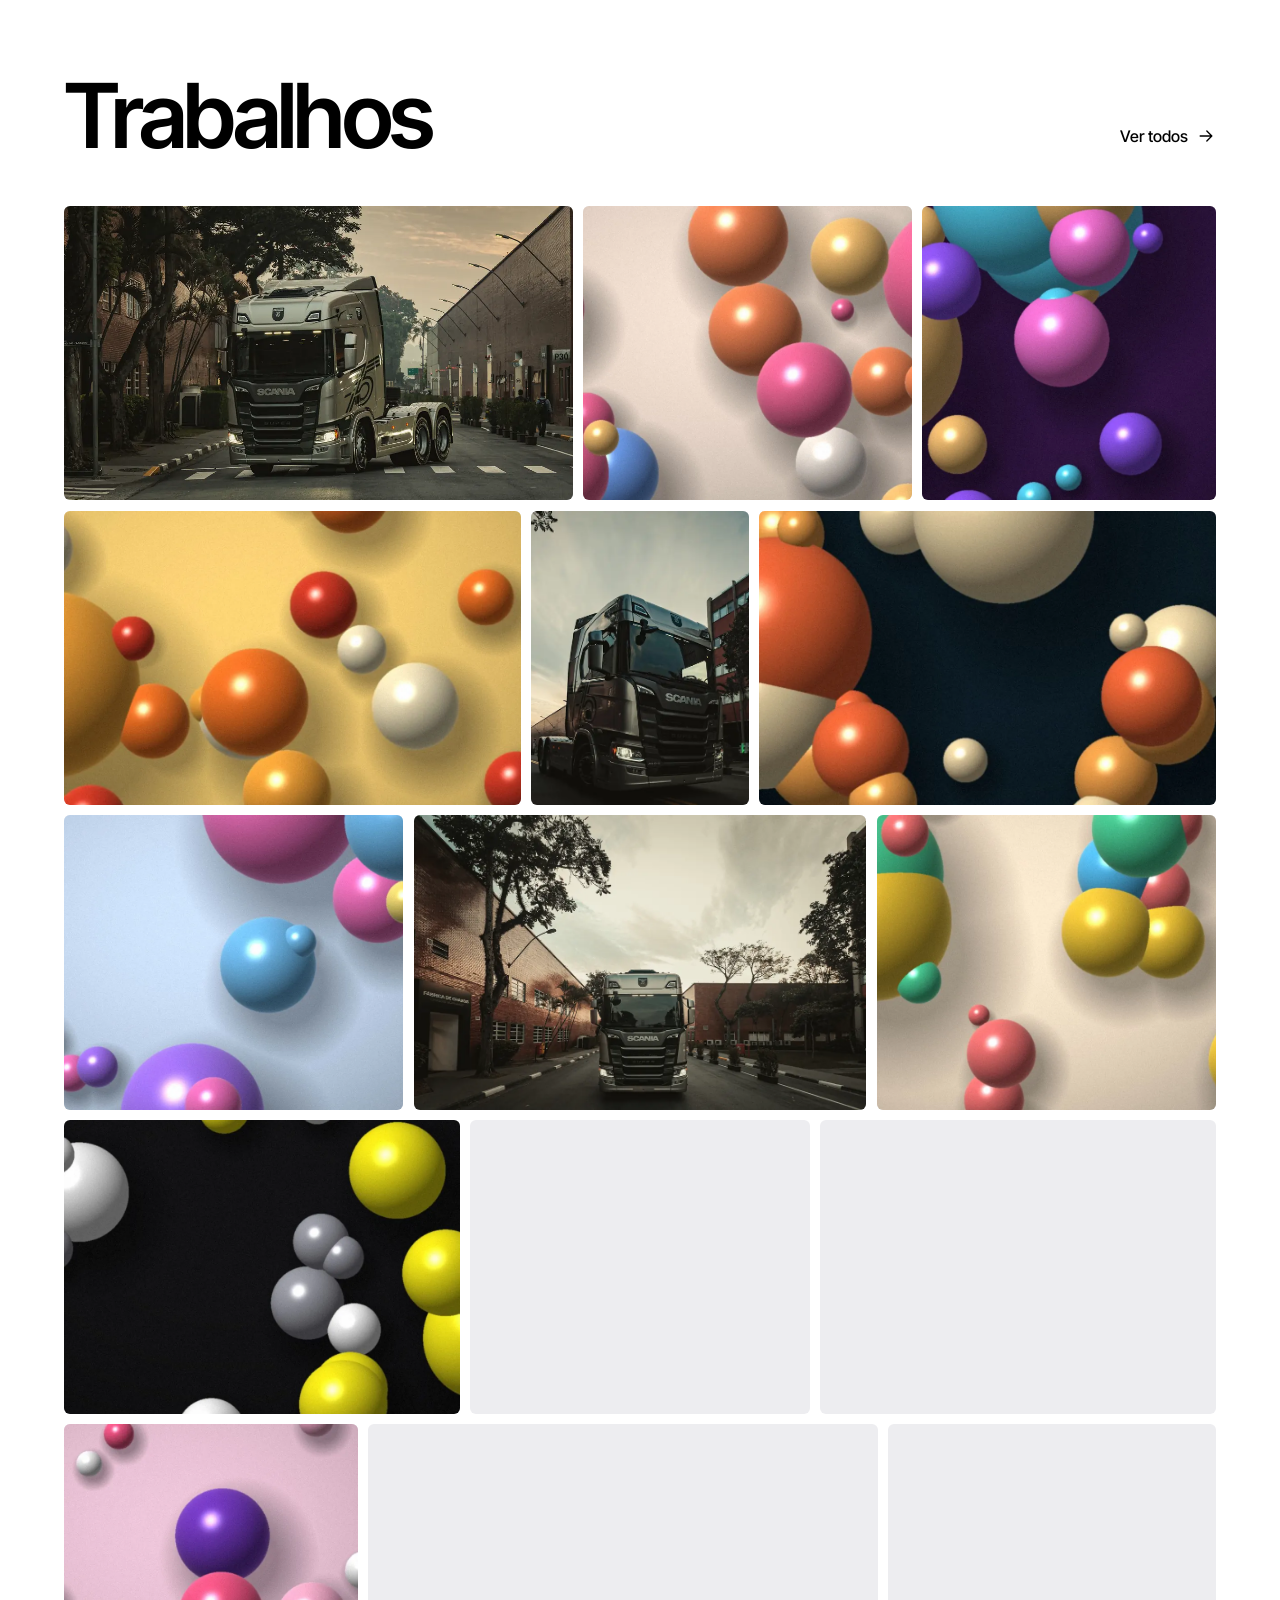
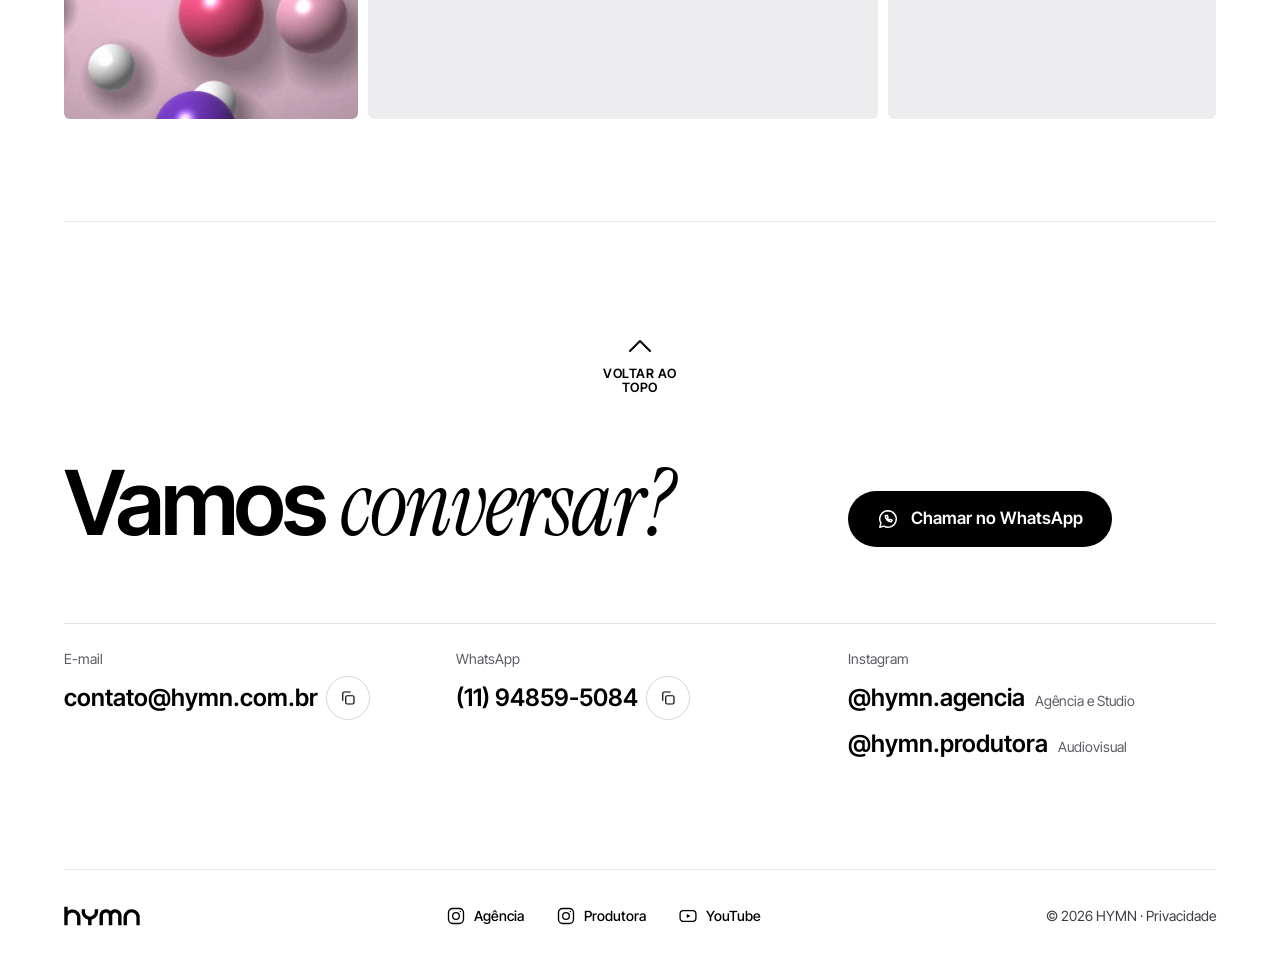
==== commit 078e73cf: "Site v10: logos novos de ABRAS, Nobelkraft e RN Logística ABRAS com o descritor em vetor nítido, Nob" ====
--- a/v10/index.html
+++ b/v10/index.html
@@ -346,7 +346,7 @@
           <li><img src="assets/logos/beltrame-branco.webp" alt="Instituto Beltrame" style="--w:195" decoding="async"></li>
           <li><img src="assets/logos/nobelkraft-branco.webp" alt="Nobelkraft" style="--w:162" decoding="async"></li>
           <li><img src="assets/logos/ondunorte-branco.webp" alt="Ondunorte" style="--w:230" decoding="async"></li>
-          <li><img src="assets/logos/rn-branco.webp" alt="RN Logística" style="--w:132" decoding="async"></li>
+          <li><img src="assets/logos/rn-branco.webp" alt="RN Logística" style="--w:120" decoding="async"></li>
           <li><img src="assets/logos/mirandinha-branco.webp" alt="Grupo Mirandinha" style="--w:207" decoding="async"></li>
           <li><img src="assets/logos/conectedu-branco.webp" alt="Conect Edu" style="--w:229" decoding="async"></li>
         </ul>
